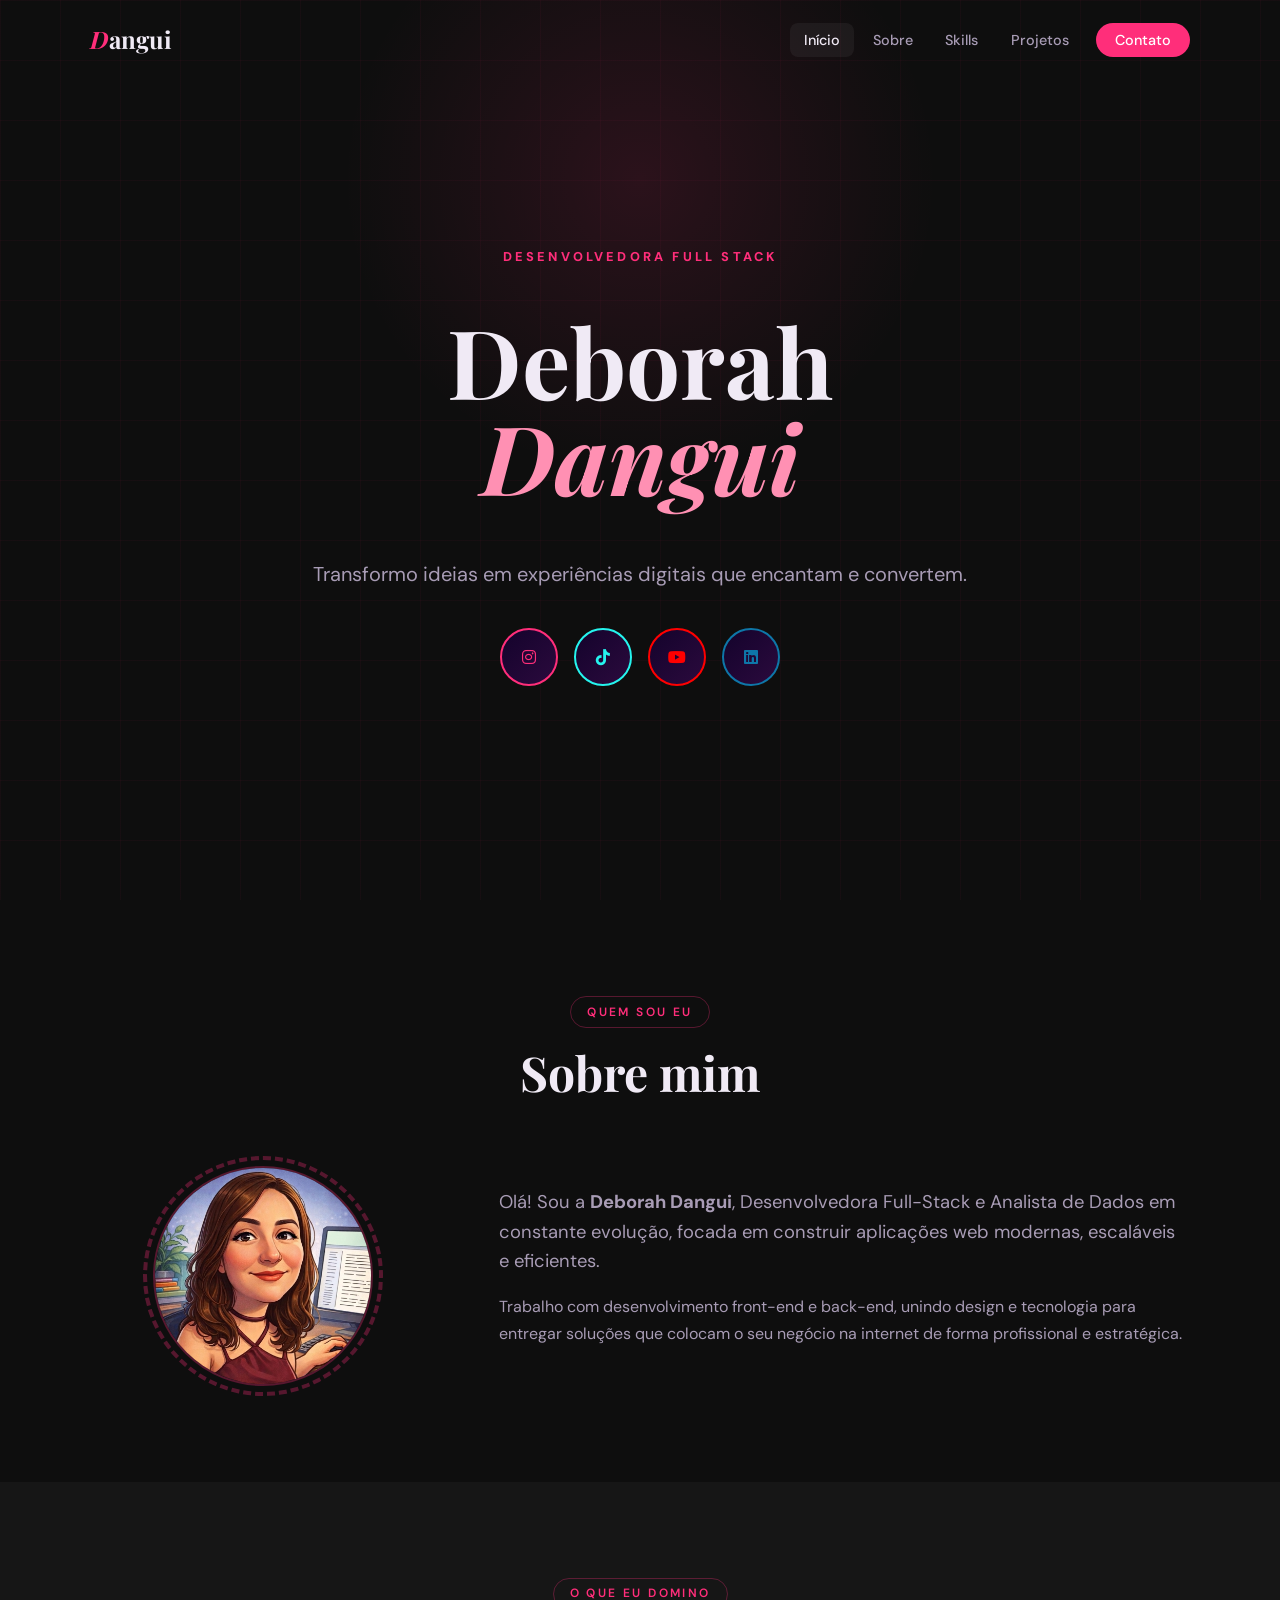
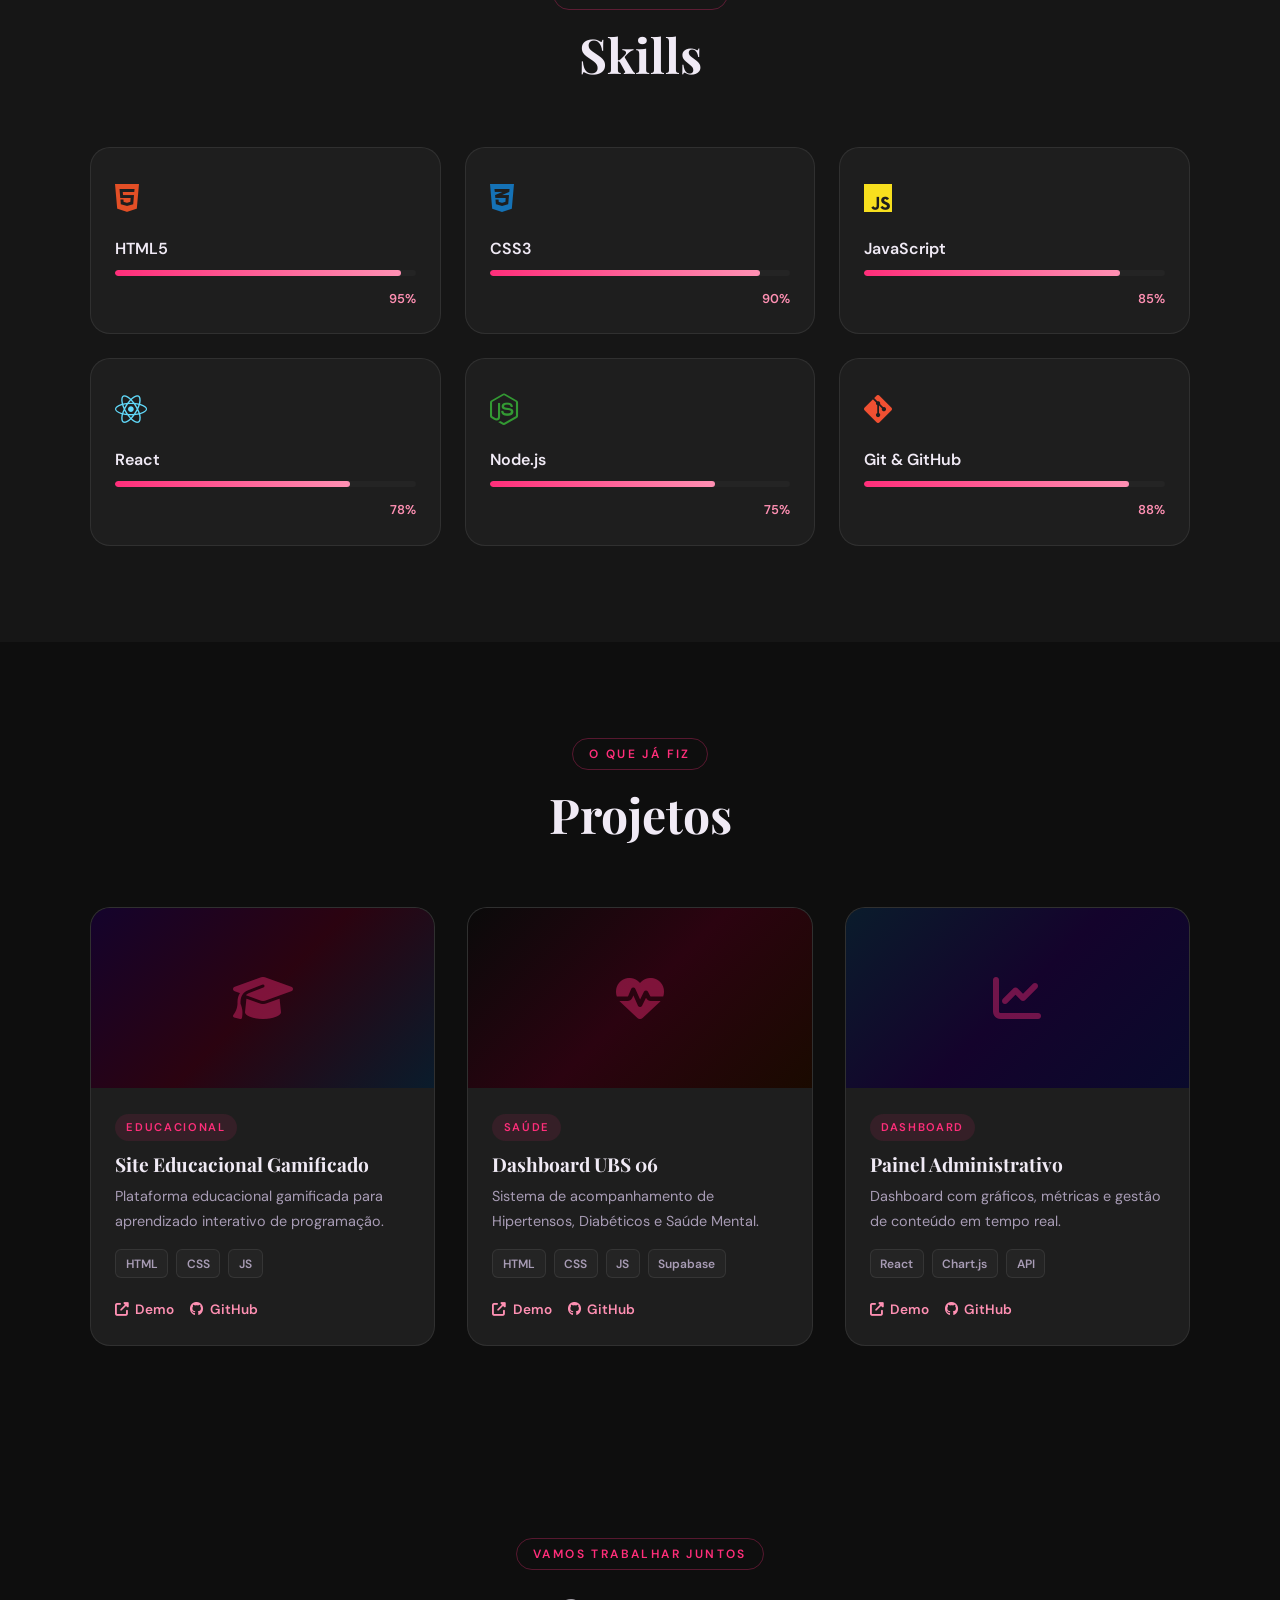
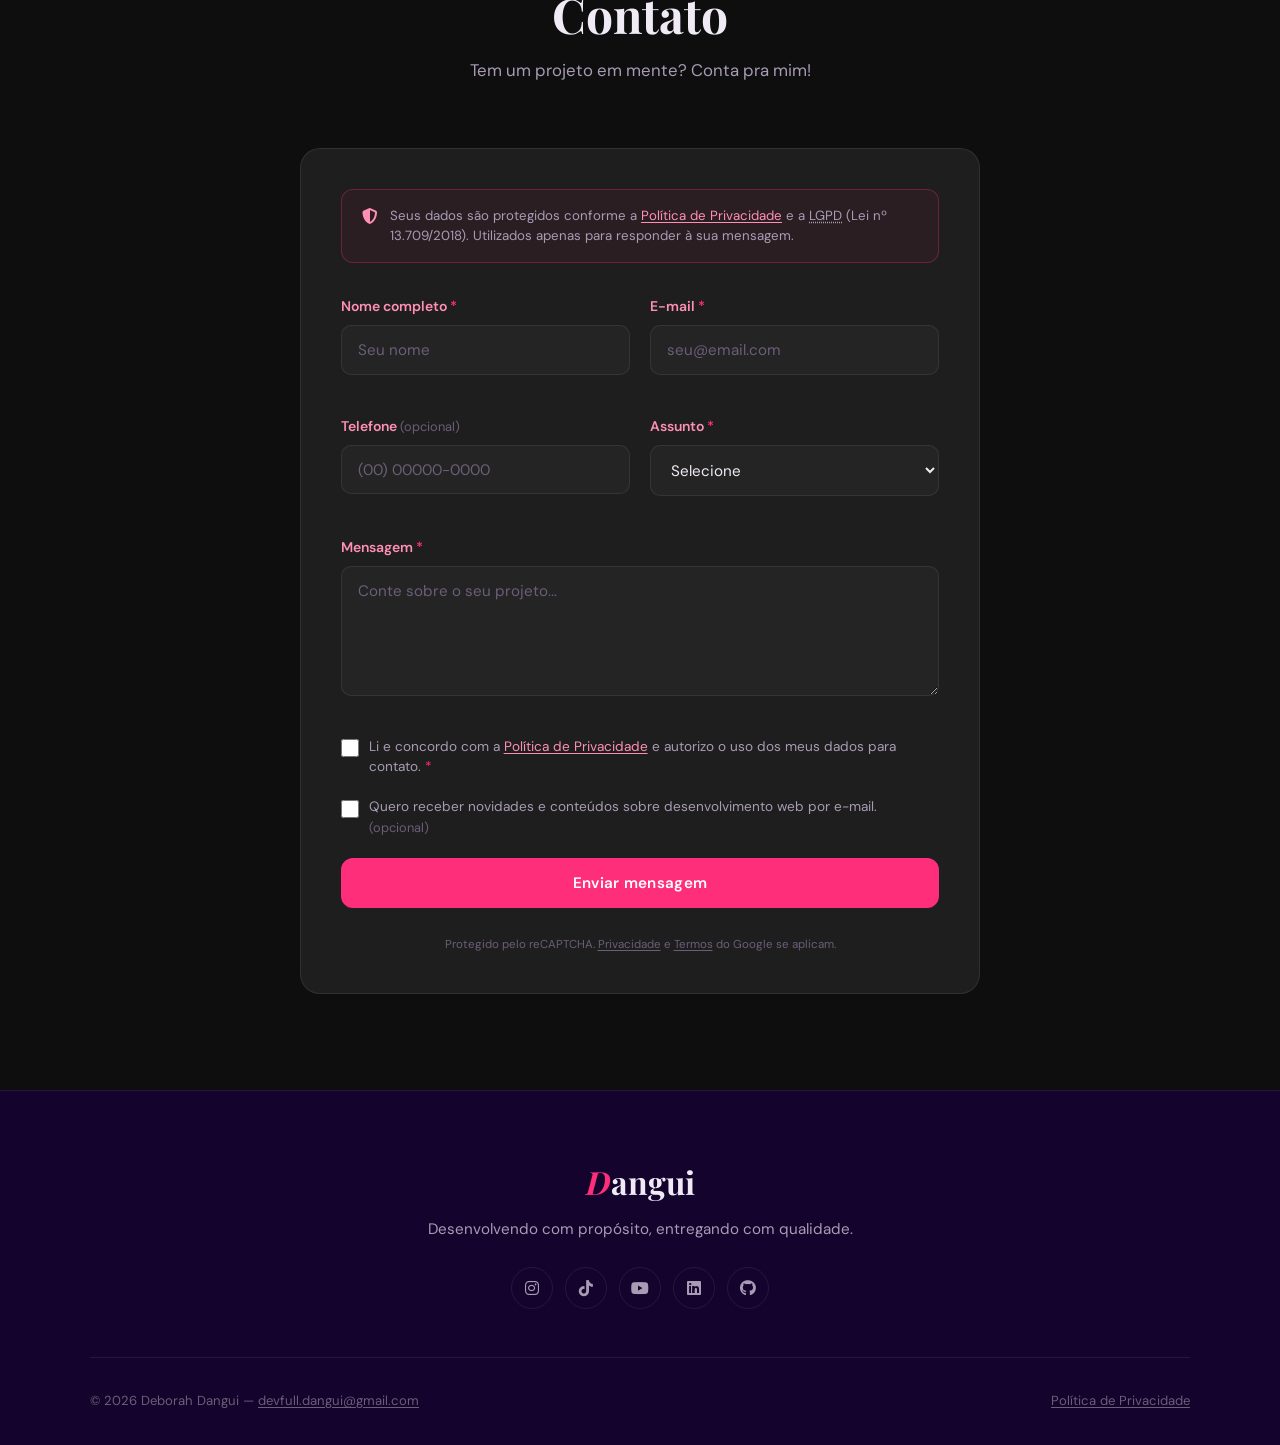
==== index.html @ ea5eefa5 "Edição "Sobre"" ====
<!doctype html>
<html lang="pt-BR">
  <head>
    <meta charset="UTF-8" />
    <meta name="viewport" content="width=device-width, initial-scale=1.0" />
    <title>Deborah Dangui | Desenvolvedora Full Stack</title>
    <meta
      name="description"
      content="Portfólio de Deborah Dangui — desenvolvedora web full stack criando sites que geram resultado para o seu negócio."
    />
    <meta name="robots" content="index, follow" />
    <meta name="author" content="Deborah Dangui" />
    <meta
      name="keywords"
      content="desenvolvedora full stack, desenvolvimento web, sites profissionais, HTML CSS JavaScript, React, portfólio, Deborah Dangui"
    />

    <!-- Open Graph -->
    <meta property="og:type" content="website" />
    <meta
      property="og:title"
      content="Deborah Dangui | Desenvolvedora Full Stack"
    />
    <meta
      property="og:description"
      content="Portfólio de Deborah Dangui — desenvolvedora web full stack criando sites que geram resultado para o seu negócio."
    />
    <meta
      property="og:image"
      content="https://devfull-dangui.com/og-image.png"
    />
    <meta property="og:url" content="https://devfull-dangui.com/" />
    <meta property="og:locale" content="pt_BR" />
    <meta property="og:site_name" content="Deborah Dangui" />

    <!-- Twitter Card -->
    <meta name="twitter:card" content="summary_large_image" />
    <meta
      name="twitter:title"
      content="Deborah Dangui | Desenvolvedora Full Stack"
    />
    <meta
      name="twitter:description"
      content="Portfólio de Deborah Dangui — desenvolvedora web full stack."
    />
    <meta
      name="twitter:image"
      content="https://devfull-dangui.com/og-image.png"
    />

    <!-- Canonical -->
    <link rel="canonical" href="https://devfull-dangui.com/" />

    <!-- Schema.org — melhora indexação no Google -->
    <script type="application/ld+json">
      {
        "@context": "https://schema.org",
        "@type": "Person",
        "name": "Deborah Dangui",
        "url": "https://devfull-dangui.com/",
        "image": "https://devfull-dangui.com/og-image.png",
        "jobTitle": "Desenvolvedora Full Stack",
        "description": "Desenvolvedora web full stack especializada em criar sites profissionais e experiências digitais de alta qualidade.",
        "email": "devfull.dangui@gmail.com",
        "sameAs": [
          "https://www.instagram.com/devfull.dangui/",
          "https://www.linkedin.com/in/devfull-dangui/",
          "https://github.com/devfull-dangui",
          "https://www.youtube.com/@devfull.dangui",
          "https://www.tiktok.com/@devfull.dangui"
        ]
      }
    </script>

    <!-- Fonts -->
    <link rel="preconnect" href="https://fonts.googleapis.com" />
    <link rel="preconnect" href="https://fonts.gstatic.com" crossorigin />
    <link
      href="https://fonts.googleapis.com/css2?family=Playfair+Display:wght@400;700;900&family=DM+Sans:wght@300;400;500;600&display=swap"
      rel="stylesheet"
    />

    <!-- Icons -->
    <link
      rel="stylesheet"
      href="https://cdnjs.cloudflare.com/ajax/libs/font-awesome/6.5.0/css/all.min.css"
    />

    <!-- reCAPTCHA v3 (invisível — substitua pela sua chave pública) -->
    <script
      src="https://www.google.com/recaptcha/api.js?render=6LeBsfUsAAAAAAeENJVtOYxGrZKNfW8g32RpgxDQ"
      async
      defer
    ></script>

    <link rel="stylesheet" href="style.css" />
  </head>

  <body>
    <!-- ===== NAVBAR ===== -->
    <nav
      class="navbar"
      id="navbar"
      role="navigation"
      aria-label="Navegação principal"
    >
      <div class="nav-container">
        <a href="#inicio" class="nav-logo" aria-label="Voltar ao topo">
          <span class="logo-d">D</span>angui
        </a>
        <button
          class="nav-toggle"
          id="nav-toggle"
          aria-label="Abrir menu"
          aria-expanded="false"
          aria-controls="nav-menu"
        >
          <span></span><span></span><span></span>
        </button>
        <ul class="nav-menu" id="nav-menu" role="list">
          <li><a href="#inicio" class="nav-link">Início</a></li>
          <li><a href="#sobre" class="nav-link">Sobre</a></li>
          <li><a href="#skills" class="nav-link">Skills</a></li>
          <li><a href="#projetos" class="nav-link">Projetos</a></li>
          <li><a href="#contato" class="nav-link nav-cta">Contato</a></li>
        </ul>
      </div>
    </nav>

    <!-- ===== HERO ===== -->
    <section id="inicio" class="hero" aria-label="Apresentação">
      <div class="hero-bg" aria-hidden="true">
        <div class="hero-grid"></div>
        <div class="hero-glow"></div>
      </div>
      <div class="hero-content">
        <p class="hero-eyebrow reveal">Desenvolvedora Full Stack</p>
        <h1 class="hero-title reveal reveal-delay-1">
          Deborah<br /><em>Dangui</em>
        </h1>
        <p class="hero-subtitle reveal reveal-delay-2">
          Transformo ideias em experiências digitais que encantam e convertem.
        </p>
        <div class="hero-redes reveal reveal-delay-3">
          <a
            href="https://www.instagram.com/devfull.dangui/"
            target="_blank"
            rel="noopener noreferrer"
            class="hero-rede-btn instagram"
            aria-label="Instagram"
          >
            <i class="fab fa-instagram"></i>
          </a>
          <a
            href="https://www.tiktok.com/@devfull.dangui"
            target="_blank"
            rel="noopener noreferrer"
            class="hero-rede-btn tiktok"
            aria-label="TikTok"
          >
            <i class="fab fa-tiktok"></i>
          </a>
          <a
            href="https://www.youtube.com/@devfull.dangui"
            target="_blank"
            rel="noopener noreferrer"
            class="hero-rede-btn youtube"
            aria-label="YouTube"
          >
            <i class="fab fa-youtube"></i>
          </a>
          <a
            href="https://www.linkedin.com/in/devfull-dangui/"
            target="_blank"
            rel="noopener noreferrer"
            class="hero-rede-btn linkedin"
            aria-label="LinkedIn"
          >
            <i class="fab fa-linkedin"></i>
          </a>
        </div>
      </div>
    </section>

    <!-- ===== SOBRE ===== -->
    <section id="sobre" class="section" aria-labelledby="sobre-titulo">
      <div class="container">
        <div class="section-header reveal">
          <span class="section-tag">Quem sou eu</span>
          <h2 id="sobre-titulo" class="section-title">Sobre mim</h2>
        </div>
        <div class="sobre-grid">
          <div class="sobre-avatar reveal">
            <div class="avatar-frame">
              <img
                src="og-image.png"
                alt="Foto de Deborah Dangui"
                class="avatar-foto"
              />
              <div class="avatar-ring" aria-hidden="true"></div>
            </div>
          </div>
          <div class="sobre-texto reveal reveal-delay-1">
            <p class="sobre-destaque">
              Olá! Sou a <strong>Deborah Dangui</strong>, Desenvolvedora 
              Full-Stack e Analista de Dados em constante evolução, focada em 
              construir aplicações web modernas, escaláveis e eficientes.
            </p>
            <p>
              Trabalho com desenvolvimento front-end e back-end, unindo design e
              tecnologia para entregar soluções que colocam o seu negócio na
              internet de forma profissional e estratégica.
            </p> 
          </div>
        </div>
      </div>
    </section>

    <!-- ===== SKILLS ===== -->
    <section
      id="skills"
      class="section section-alt"
      aria-labelledby="skills-titulo"
    >
      <div class="container">
        <div class="section-header reveal">
          <span class="section-tag">O que eu domino</span>
          <h2 id="skills-titulo" class="section-title">Skills</h2>
        </div>
        <div class="skills-grid">
          <article class="skill-card reveal" style="--delay: 0.1s">
            <div class="skill-icon" aria-hidden="true">
              <i class="fab fa-html5"></i>
            </div>
            <h3 class="skill-name">HTML5</h3>
            <div
              class="skill-bar"
              role="progressbar"
              aria-valuenow="95"
              aria-valuemin="0"
              aria-valuemax="100"
              aria-label="Nível de HTML5: 95%"
            >
              <div class="skill-fill" style="--pct: 95%"></div>
            </div>
            <span class="skill-pct">95%</span>
          </article>
          <article class="skill-card reveal" style="--delay: 0.2s">
            <div class="skill-icon" aria-hidden="true">
              <i class="fab fa-css3-alt"></i>
            </div>
            <h3 class="skill-name">CSS3</h3>
            <div
              class="skill-bar"
              role="progressbar"
              aria-valuenow="90"
              aria-valuemin="0"
              aria-valuemax="100"
              aria-label="Nível de CSS3: 90%"
            >
              <div class="skill-fill" style="--pct: 90%"></div>
            </div>
            <span class="skill-pct">90%</span>
          </article>
          <article class="skill-card reveal" style="--delay: 0.3s">
            <div class="skill-icon" aria-hidden="true">
              <i class="fab fa-js"></i>
            </div>
            <h3 class="skill-name">JavaScript</h3>
            <div
              class="skill-bar"
              role="progressbar"
              aria-valuenow="85"
              aria-valuemin="0"
              aria-valuemax="100"
              aria-label="Nível de JavaScript: 85%"
            >
              <div class="skill-fill" style="--pct: 85%"></div>
            </div>
            <span class="skill-pct">85%</span>
          </article>
          <article class="skill-card reveal" style="--delay: 0.4s">
            <div class="skill-icon" aria-hidden="true">
              <i class="fab fa-react"></i>
            </div>
            <h3 class="skill-name">React</h3>
            <div
              class="skill-bar"
              role="progressbar"
              aria-valuenow="78"
              aria-valuemin="0"
              aria-valuemax="100"
              aria-label="Nível de React: 78%"
            >
              <div class="skill-fill" style="--pct: 78%"></div>
            </div>
            <span class="skill-pct">78%</span>
          </article>
          <article class="skill-card reveal" style="--delay: 0.5s">
            <div class="skill-icon" aria-hidden="true">
              <i class="fab fa-node-js"></i>
            </div>
            <h3 class="skill-name">Node.js</h3>
            <div
              class="skill-bar"
              role="progressbar"
              aria-valuenow="75"
              aria-valuemin="0"
              aria-valuemax="100"
              aria-label="Nível de Node.js: 75%"
            >
              <div class="skill-fill" style="--pct: 75%"></div>
            </div>
            <span class="skill-pct">75%</span>
          </article>
          <article class="skill-card reveal" style="--delay: 0.6s">
            <div class="skill-icon" aria-hidden="true">
              <i class="fab fa-git-alt"></i>
            </div>
            <h3 class="skill-name">Git &amp; GitHub</h3>
            <div
              class="skill-bar"
              role="progressbar"
              aria-valuenow="88"
              aria-valuemin="0"
              aria-valuemax="100"
              aria-label="Nível de Git e GitHub: 88%"
            >
              <div class="skill-fill" style="--pct: 88%"></div>
            </div>
            <span class="skill-pct">88%</span>
          </article>
        </div>
      </div>
    </section>

    <!-- ===== PROJETOS ===== -->
    <section id="projetos" class="section" aria-labelledby="projetos-titulo">
      <div class="container">
        <div class="section-header reveal">
          <span class="section-tag">O que já fiz</span>
          <h2 id="projetos-titulo" class="section-title">Projetos</h2>
        </div>
        <div class="projetos-grid">
          <article class="projeto-card reveal" style="--delay: 0.1s">
            <div class="projeto-thumb" aria-hidden="true">
              <div class="projeto-thumb-bg projeto-1"></div>
              <div class="projeto-thumb-icon">
                <i class="fas fa-graduation-cap"></i>
              </div>
            </div>
            <div class="projeto-info">
              <span class="projeto-tag">Educacional</span>
              <h3 class="projeto-nome">Site Educacional Gamificado</h3>
              <p class="projeto-desc">
                Plataforma educacional gamificada para aprendizado interativo de
                programação.
              </p>
              <div class="projeto-techs" aria-label="Tecnologias usadas">
                <span>HTML</span><span>CSS</span><span>JS</span>
              </div>
              <div class="projeto-links">
                <a
                  href="https://devfull-dangui.github.io/BeeGardenCode/"
                  target="_blank"
                  rel="noopener noreferrer"
                  class="projeto-link"
                  aria-label="Ver demonstração do projeto Site Educacional Gamificado"
                >
                  <i class="fas fa-external-link-alt" aria-hidden="true"></i>
                  Demo
                </a>
                <a
                  href="https://github.com/devfull-dangui/BeeGardenCode"
                  target="_blank"
                  rel="noopener noreferrer"
                  class="projeto-link"
                  aria-label="Ver código no GitHub do projeto BeeGardenCode"
                >
                  <i class="fab fa-github" aria-hidden="true"></i> GitHub
                </a>
              </div>
            </div>
          </article>

          <article class="projeto-card reveal" style="--delay: 0.3s">
            <div class="projeto-thumb" aria-hidden="true">
              <div class="projeto-thumb-bg projeto-2"></div>
              <div class="projeto-thumb-icon">
                <i class="fas fa-heartbeat"></i>
              </div>
            </div>
            <div class="projeto-info">
              <span class="projeto-tag">Saúde</span>
              <h3 class="projeto-nome">Dashboard UBS 06</h3>
              <p class="projeto-desc">
                Sistema de acompanhamento de Hipertensos, Diabéticos e Saúde Mental.
              </p>
              <div class="projeto-techs" aria-label="Tecnologias usadas">
                <span>HTML</span><span>CSS</span><span>JS</span><span>Supabase</span>
              </div>
              <div class="projeto-links">
                <a 
                  href="https://devfull-dangui.github.io/ubs06-dashboard/"
                  target="_blank"
                  rel="noopener noreferrer"
                  class="projeto-link"
                  aria-label="Ver demonstração do Dashboard UBS 06"
                >
                  <i class="fas fa-external-link-alt" aria-hidden="true"></i> Demo
                </a>
                <a 
                  href="https://github.com/devfull-dangui/ubs06-dashboard"
                  target="_blank"
                  rel="noopener noreferrer"
                  class="projeto-link"
                  aria-label="Ver código no GitHub do Dashboard UBS 06"
                >
                  <i class="fab fa-github" aria-hidden="true"></i> GitHub
                </a>
              </div>
            </div>
          </article>

          <article class="projeto-card reveal" style="--delay: 0.3s">
            <div class="projeto-thumb" aria-hidden="true">
              <div class="projeto-thumb-bg projeto-3"></div>
              <div class="projeto-thumb-icon">
                <i class="fas fa-chart-line"></i>
              </div>
            </div>
            <div class="projeto-info">
              <span class="projeto-tag">Dashboard</span>
              <h3 class="projeto-nome">Painel Administrativo</h3>
              <p class="projeto-desc">
                Dashboard com gráficos, métricas e gestão de conteúdo em tempo
                real.
              </p>
              <div class="projeto-techs" aria-label="Tecnologias usadas">
                <span>React</span><span>Chart.js</span><span>API</span>
              </div>
              <div class="projeto-links">
                <a
                  href="#"
                  class="projeto-link"
                  aria-label="Ver demonstração do projeto Painel Administrativo"
                >
                  <i class="fas fa-external-link-alt" aria-hidden="true"></i>
                  Demo
                </a>
                <a
                  href="https://github.com/devfull-dangui"
                  target="_blank"
                  rel="noopener noreferrer"
                  class="projeto-link"
                  aria-label="Ver código no GitHub"
                >
                  <i class="fab fa-github" aria-hidden="true"></i> GitHub
                </a>
              </div>
            </div>
          </article>
        </div>
      </div>
    </section>

    <!-- ===== CONTATO ===== -->
    <section id="contato" class="section" aria-labelledby="contato-titulo">
      <div class="container">
        <div class="section-header reveal">
          <span class="section-tag">Vamos trabalhar juntos</span>
          <h2 id="contato-titulo" class="section-title">Contato</h2>
          <p class="section-desc">Tem um projeto em mente? Conta pra mim!</p>
        </div>

        <div class="contato-wrapper reveal">
          <!-- AVISO LGPD -->
          <div class="lgpd-aviso" role="note" aria-label="Aviso de privacidade">
            <i class="fas fa-shield-halved" aria-hidden="true"></i>
            <p>
              Seus dados são protegidos conforme a
              <a href="lgpd.html" class="lgpd-link">Política de Privacidade</a>
              e a
              <abbr title="Lei Geral de Proteção de Dados Pessoais">LGPD</abbr>
              (Lei nº 13.709/2018). Utilizados apenas para responder à sua
              mensagem.
            </p>
          </div>

          <form
            id="formulario-contato"
            action="https://formspree.io/f/mzdyaqpk"
            method="POST"
            class="formulario"
            novalidate
            aria-label="Formulário de contato"
          >
            <!-- Honeypot anti-spam -->
            <input
              type="text"
              name="_gotcha"
              style="display: none"
              tabindex="-1"
              autocomplete="off"
              aria-hidden="true"
            />
            <!-- Redirect após envio -->
            <input
              type="hidden"
              name="_next"
              value="https://devfull-dangui.com/?enviado=true"
            />
            <input
              type="hidden"
              name="_subject"
              value="Nova mensagem do portfólio — Deborah Dangui"
            />
            <input type="hidden" name="_language" value="pt" />
            <!-- Token reCAPTCHA v3 (preenchido pelo script.js antes do envio) -->
            <input
              type="hidden"
              name="g-recaptcha-response"
              id="recaptcha-token"
            />

            <div class="form-row">
              <div class="campo">
                <label for="nome"
                  >Nome completo
                  <span class="obrig" aria-label="campo obrigatório"
                    >*</span
                  ></label
                >
                <input
                  type="text"
                  id="nome"
                  name="nome"
                  placeholder="Seu nome"
                  required
                  autocomplete="name"
                />
                <span
                  class="erro-msg"
                  id="erro-nome"
                  role="alert"
                  aria-live="polite"
                ></span>
              </div>
              <div class="campo">
                <label for="email"
                  >E-mail
                  <span class="obrig" aria-label="campo obrigatório"
                    >*</span
                  ></label
                >
                <input
                  type="email"
                  id="email"
                  name="email"
                  placeholder="seu@email.com"
                  required
                  autocomplete="email"
                />
                <span
                  class="erro-msg"
                  id="erro-email"
                  role="alert"
                  aria-live="polite"
                ></span>
              </div>
            </div>

            <div class="form-row">
              <div class="campo">
                <label for="telefone"
                  >Telefone <span class="opcional">(opcional)</span></label
                >
                <input
                  type="tel"
                  id="telefone"
                  name="telefone"
                  placeholder="(00) 00000-0000"
                  autocomplete="tel"
                />
              </div>
              <div class="campo">
                <label for="assunto"
                  >Assunto
                  <span class="obrig" aria-label="campo obrigatório"
                    >*</span
                  ></label
                >
                <select name="assunto" id="assunto" required>
                  <option value="" disabled selected>Selecione</option>
                  <option value="orcamento">Orçamento</option>
                  <option value="duvida">Dúvida</option>
                  <option value="parceria">Parceria</option>
                  <option value="outro">Outro</option>
                </select>
                <span
                  class="erro-msg"
                  id="erro-assunto"
                  role="alert"
                  aria-live="polite"
                ></span>
              </div>
            </div>

            <div class="campo">
              <label for="mensagem"
                >Mensagem
                <span class="obrig" aria-label="campo obrigatório"
                  >*</span
                ></label
              >
              <textarea
                name="mensagem"
                id="mensagem"
                rows="5"
                placeholder="Conte sobre o seu projeto..."
                required
              ></textarea>
              <span
                class="erro-msg"
                id="erro-mensagem"
                role="alert"
                aria-live="polite"
              ></span>
            </div>

            <!-- Consentimento LGPD explícito -->
            <div class="campo-check">
              <input
                type="checkbox"
                id="consentimento"
                name="consentimento"
                required
              />
              <label for="consentimento">
                Li e concordo com a
                <a href="lgpd.html" class="lgpd-link" target="_blank"
                  >Política de Privacidade</a
                >
                e autorizo o uso dos meus dados para contato.
                <span class="obrig" aria-label="campo obrigatório">*</span>
              </label>
              <span
                class="erro-msg"
                id="erro-consentimento"
                role="alert"
                aria-live="polite"
              ></span>
            </div>

            <!-- Newsletter — consentimento separado (LGPD: granularidade) -->
            <div class="campo-check">
              <input
                type="checkbox"
                id="newsletter"
                name="newsletter"
                value="sim"
              />
              <label for="newsletter">
                Quero receber novidades e conteúdos sobre desenvolvimento web
                por e-mail.
                <span class="opcional">(opcional)</span>
              </label>
            </div>

            <button
              type="submit"
              class="btn btn-primary btn-block"
              id="btn-enviar"
            >
              <span class="btn-texto">Enviar mensagem</span>
              <span
                class="btn-loading"
                aria-hidden="true"
                style="display: none"
              >
                <i class="fas fa-circle-notch fa-spin"></i> Enviando...
              </span>
            </button>

            <p class="recaptcha-aviso">
              Protegido pelo reCAPTCHA.
              <a
                href="https://policies.google.com/privacy"
                target="_blank"
                rel="noopener noreferrer"
                >Privacidade</a
              >
              e
              <a
                href="https://policies.google.com/terms"
                target="_blank"
                rel="noopener noreferrer"
                >Termos</a
              >
              do Google se aplicam.
            </p>
          </form>

          <!-- Mensagem de sucesso -->
          <div
            class="form-sucesso"
            id="form-sucesso"
            role="status"
            aria-live="polite"
            style="display: none"
          >
            <i class="fas fa-circle-check" aria-hidden="true"></i>
            <h3>Mensagem enviada!</h3>
            <p>Obrigada pelo contato. Responderei em breve.</p>
            <button class="btn btn-outline" id="btn-nova-msg">
              Enviar outra mensagem
            </button>
          </div>

          <!-- Mensagem de erro -->
          <div
            class="form-erro-geral"
            id="form-erro-geral"
            role="alert"
            aria-live="assertive"
            style="display: none"
          >
            <i class="fas fa-triangle-exclamation" aria-hidden="true"></i>
            <p>
              Ocorreu um erro ao enviar. Tente novamente ou entre em contato por
              <a href="mailto:devfull.dangui@gmail.com"
                >devfull.dangui@gmail.com</a
              >.
            </p>
          </div>
        </div>
      </div>
    </section>

    <!-- ===== FOOTER ===== -->
    <footer role="contentinfo">
      <div class="footer-container">
        <div class="footer-top">
          <p class="footer-logo"><span class="logo-d">D</span>angui</p>
          <p class="footer-desc">
            Desenvolvendo com propósito, entregando com qualidade.
          </p>
          <nav class="footer-redes" aria-label="Redes sociais">
            <a
              href="https://www.instagram.com/devfull.dangui/"
              target="_blank"
              rel="noopener noreferrer"
              aria-label="Instagram"
              ><i class="fab fa-instagram" aria-hidden="true"></i
            ></a>
            <a
              href="https://www.tiktok.com/@devfull.dangui"
              target="_blank"
              rel="noopener noreferrer"
              aria-label="TikTok"
              ><i class="fab fa-tiktok" aria-hidden="true"></i
            ></a>
            <a
              href="https://www.youtube.com/@devfull.dangui"
              target="_blank"
              rel="noopener noreferrer"
              aria-label="YouTube"
              ><i class="fab fa-youtube" aria-hidden="true"></i
            ></a>
            <a
              href="https://www.linkedin.com/in/devfull-dangui/"
              target="_blank"
              rel="noopener noreferrer"
              aria-label="LinkedIn"
              ><i class="fab fa-linkedin" aria-hidden="true"></i
            ></a>
            <a
              href="https://github.com/devfull-dangui"
              target="_blank"
              rel="noopener noreferrer"
              aria-label="GitHub"
              ><i class="fab fa-github" aria-hidden="true"></i
            ></a>
          </nav>
        </div>
        <div class="footer-bottom">
          <p>
            &copy; 2026 Deborah Dangui —
            <a href="mailto:devfull.dangui@gmail.com"
              >devfull.dangui@gmail.com</a
            >
          </p>
          <nav aria-label="Links legais">
            <a href="lgpd.html">Política de Privacidade</a>
          </nav>
        </div>
      </div>
    </footer>

    <!-- Botão voltar ao topo -->
    <button
      class="btn-topo"
      id="btn-topo"
      aria-label="Voltar ao topo da página"
      title="Voltar ao topo"
    >
      <i class="fas fa-chevron-up" aria-hidden="true"></i>
    </button>

    <script src="script.js"></script>
  </body>
</html>
---- style.css ----
/* =============================================
   DEBORAH DANGUI — WEBSITE
   Dark Mode | Playfair Display + DM Sans
   ============================================= */

/* ===== RESET & VARIÁVEIS ===== */
*,
*::before,
*::after {
  box-sizing: border-box;
  margin: 0;
  padding: 0;
}

:root {
  --rosa: #ff2e7a;
  --rosa-claro: #ff90b3;
  --rosa-escuro: #c41a5f;
  --roxo: #14032c;
  --roxo-meio: #1f0542;
  --bg: #0e0e0e;
  --bg-2: #161616;
  --bg-3: #1e1e1e;
  --bg-4: #242424;
  --borda: rgba(255, 255, 255, 0.08);
  --borda-rosa: rgba(255, 46, 122, 0.3);
  --texto: #f0eaf5;
  --texto-2: #a89cb5;
  --texto-3: #6b5e78;
  --fonte-titulo: "Playfair Display", Georgia, serif;
  --fonte-corpo: "DM Sans", system-ui, sans-serif;
  --shadow-rosa: 0 0 40px rgba(255, 46, 122, 0.15);
  --trans: all 0.35s cubic-bezier(0.4, 0, 0.2, 1);
  --radius: 12px;
  --radius-lg: 20px;
}

html {
  scroll-behavior: smooth;
  font-size: 16px;
}

body {
  font-family: var(--fonte-corpo);
  background-color: var(--bg);
  color: var(--texto);
  line-height: 1.7;
  overflow-x: hidden;
}

/* Seleção de texto */
::selection {
  background: var(--rosa);
  color: white;
}

/* ===== TIPOGRAFIA ===== */
h1,
h2,
h3 {
  font-family: var(--fonte-titulo);
  line-height: 1.2;
}
a {
  color: inherit;
  text-decoration: none;
}
img {
  max-width: 100%;
  display: block;
}
ul {
  list-style: none;
}

/* ===== UTILITÁRIOS ===== */
.container {
  width: 90%;
  max-width: 1100px;
  margin: 0 auto;
}

.section {
  padding: 6rem 0;
}

.section-alt {
  background-color: var(--bg-2);
}

.section-header {
  text-align: center;
  margin-bottom: 4rem;
}

.section-tag {
  display: inline-block;
  font-size: 0.75rem;
  font-weight: 600;
  letter-spacing: 0.2em;
  text-transform: uppercase;
  color: var(--rosa);
  border: 1px solid var(--borda-rosa);
  border-radius: 100px;
  padding: 0.3rem 1rem;
  margin-bottom: 1rem;
}

.section-title {
  font-size: clamp(2rem, 4vw, 3rem);
  color: var(--texto);
}

.section-title em {
  font-style: italic;
  color: var(--rosa-claro);
}

.section-desc {
  color: var(--texto-2);
  margin-top: 0.75rem;
  font-size: 1.05rem;
}

/* ===== BOTÕES ===== */
.btn {
  display: inline-flex;
  align-items: center;
  gap: 0.5rem;
  padding: 0.8rem 1.8rem;
  border-radius: 100px;
  font-weight: 600;
  font-size: 0.95rem;
  cursor: pointer;
  transition: var(--trans);
  border: 2px solid transparent;
  font-family: var(--fonte-corpo);
  letter-spacing: 0.02em;
}

.btn-primary {
  background: var(--rosa);
  color: white;
  border-color: var(--rosa);
}

.btn-primary:hover {
  background: var(--rosa-escuro);
  border-color: var(--rosa-escuro);
  transform: translateY(-3px);
  box-shadow: 0 10px 30px rgba(255, 46, 122, 0.4);
}

.btn-outline {
  background: transparent;
  color: var(--rosa-claro);
  border-color: var(--borda-rosa);
}

.btn-outline:hover {
  background: rgba(255, 46, 122, 0.1);
  border-color: var(--rosa);
  transform: translateY(-3px);
}

.btn-block {
  width: 100%;
  justify-content: center;
  border-radius: var(--radius);
}

/* ===== ANIMAÇÕES DE ENTRADA ===== */
.reveal {
  opacity: 0;
  transform: translateY(40px);
  transition:
    opacity 0.7s ease,
    transform 0.7s ease;
}

.reveal.visivel {
  opacity: 1;
  transform: translateY(0);
}

[style*="--delay"] {
  transition-delay: var(--delay, 0s);
}
.reveal-delay-1 {
  transition-delay: 0.15s;
}
.reveal-delay-2 {
  transition-delay: 0.3s;
}
.reveal-delay-3 {
  transition-delay: 0.45s;
}

/* ===== NAVBAR ===== */
.navbar {
  position: fixed;
  top: 0;
  left: 0;
  right: 0;
  z-index: 1000;
  padding: 1.2rem 0;
  transition: var(--trans);
}

.navbar.scrolled {
  background: rgba(14, 14, 14, 0.92);
  backdrop-filter: blur(12px);
  -webkit-backdrop-filter: blur(12px);
  padding: 0.8rem 0;
  border-bottom: 1px solid var(--borda);
}

.nav-container {
  display: flex;
  align-items: center;
  justify-content: space-between;
  width: 90%;
  max-width: 1100px;
  margin: 0 auto;
}

.nav-logo {
  font-family: var(--fonte-titulo);
  font-size: 1.5rem;
  font-weight: 700;
  color: var(--texto);
}

.logo-d {
  color: var(--rosa);
  font-style: italic;
}

.nav-menu {
  display: flex;
  align-items: center;
  gap: 0.25rem;
}

.nav-link {
  padding: 0.5rem 0.9rem;
  border-radius: 8px;
  font-size: 0.9rem;
  font-weight: 500;
  color: var(--texto-2);
  transition: var(--trans);
}

.nav-link:hover,
.nav-link.ativo {
  color: var(--texto);
  background: rgba(255, 255, 255, 0.05);
}

.nav-cta {
  background: var(--rosa) !important;
  color: white !important;
  border-radius: 100px;
  padding: 0.5rem 1.2rem;
  margin-left: 0.5rem;
}

.nav-cta:hover {
  background: var(--rosa-escuro) !important;
  transform: translateY(-2px);
  box-shadow: 0 5px 20px rgba(255, 46, 122, 0.4);
}

.nav-toggle {
  display: none;
  flex-direction: column;
  gap: 5px;
  background: none;
  border: none;
  cursor: pointer;
  padding: 4px;
}

.nav-toggle span {
  display: block;
  width: 24px;
  height: 2px;
  background: var(--texto);
  border-radius: 2px;
  transition: var(--trans);
}

/* ===== HERO ===== */
.hero {
  position: relative;
  min-height: 100vh;
  display: flex;
  align-items: center;
  justify-content: center;
  text-align: center;
  padding: 5rem 1rem 3rem;
  overflow: hidden;
}

.hero-bg {
  position: absolute;
  inset: 0;
  z-index: 0;
}

.hero-grid {
  position: absolute;
  inset: 0;
  background-image:
    linear-gradient(rgba(255, 46, 122, 0.04) 1px, transparent 1px),
    linear-gradient(90deg, rgba(255, 46, 122, 0.04) 1px, transparent 1px);
  background-size: 60px 60px;
}

.hero-glow {
  position: absolute;
  top: 20%;
  left: 50%;
  transform: translate(-50%, -50%);
  width: 600px;
  height: 600px;
  background: radial-gradient(
    circle,
    rgba(255, 46, 122, 0.12) 0%,
    transparent 70%
  );
  pointer-events: none;
}

.hero-content {
  position: relative;
  z-index: 1;
  max-width: 800px;
  display: flex;
  flex-direction: column;
  align-items: center;
  gap: 0.3rem;
}

.hero-eyebrow {
  font-size: 0.8rem;
  font-weight: 800;
  letter-spacing: 0.25em;
  text-transform: uppercase;
  color: var(--rosa);
  margin-bottom: 2.5rem;
}

.hero-title {
  font-size: clamp(3rem, 8vw, 6rem);
  font-weight: 700;
  color: var(--texto);
  line-height: 1;
  margin-bottom: 3rem;
}

.hero-title em {
  font-style: italic;
  color: var(--rosa-claro);
  display: block;
}

.hero-subtitle {
  font-size: clamp(1rem, 2vw, 1.25rem);
  color: var(--texto-2);
  max-width: 1000px;
  margin: 0 auto 1rem;
}

.hero-actions {
  display: flex;
  gap: 1rem;
  justify-content: center;
  flex-wrap: wrap;
}

.hero-scroll {
  position: absolute;
  bottom: 2.5rem;
  left: 50%;
  transform: translateX(-50%);
  z-index: 1;
}

.scroll-line {
  width: 1px;
  height: 60px;
  background: linear-gradient(to bottom, transparent, var(--rosa));
  margin: 0 auto;
  animation: scrollPulse 2s ease-in-out infinite;
}

@keyframes scrollPulse {
  0%,
  100% {
    opacity: 0.4;
    transform: scaleY(1);
  }
  50% {
    opacity: 1;
    transform: scaleY(1.1);
  }
}

/* ===== SOBRE ===== */
.sobre-grid {
  display: grid;
  grid-template-columns: 1fr 2fr;
  gap: 4rem;
  align-items: center;
}

.avatar-frame {
  position: relative;
  width: 220px;
  height: 220px;
  margin: 0 auto;
}

.sobre-avatar {
  align-self: center;
}

.avatar-foto {
  width: 100%;
  height: 100%;
  border-radius: 50%;
  object-fit: cover;
  object-position: center top;
  border: 2px solid var(--borda-rosa);
  display: block;
}

.avatar-ring {
  position: absolute;
  inset: -10px;
  border-radius: 50%;
  border: 4px dashed var(--borda-rosa);
  animation: girar 20s linear infinite;
}

@keyframes girar {
  from {
    transform: rotate(0deg);
  }
  to {
    transform: rotate(360deg);
  }
}

.sobre-destaque {
  font-size: 1.15rem;
  color: var(--texto);
  margin-bottom: 1rem;
  line-height: 1.6;
}

.sobre-texto p {
  color: var(--texto-2);
  margin-bottom: 1rem;
}

/* ===== SKILLS ===== */
.skills-grid {
  display: grid;
  grid-template-columns: repeat(auto-fit, minmax(280px, 1fr));
  gap: 1.5rem;
}

.skill-card {
  background: var(--bg-3);
  border: 1px solid var(--borda);
  border-radius: var(--radius-lg);
  padding: 1.5rem;
  transition: var(--trans);
  display: flex;
  flex-direction: column;
  gap: 0.75rem;
}

.skill-card:hover {
  border-color: var(--borda-rosa);
  transform: translateY(-4px);
  box-shadow: var(--shadow-rosa);
}

.skill-icon {
  font-size: 2rem;
}
.skill-icon .fa-html5 {
  color: #e34f26;
}
.skill-icon .fa-css3-alt {
  color: #1572b6;
}
.skill-icon .fa-js {
  color: #f7df1e;
}
.skill-icon .fa-react {
  color: #61dafb;
}
.skill-icon .fa-node-js {
  color: #339933;
}
.skill-icon .fa-git-alt {
  color: #f05032;
}

.skill-name {
  font-family: var(--fonte-corpo);
  font-size: 1rem;
  font-weight: 600;
  color: var(--texto);
}

.skill-bar {
  height: 6px;
  background: var(--bg-4);
  border-radius: 100px;
  overflow: hidden;
}

.skill-fill {
  height: 100%;
  width: var(--pct);
  background: linear-gradient(to right, var(--rosa), var(--rosa-claro));
  border-radius: 100px;
  transform-origin: left;
  transform: scaleX(0);
  transition: transform 1.2s cubic-bezier(0.4, 0, 0.2, 1);
}

.skill-card.visivel .skill-fill {
  transform: scaleX(1);
}

.skill-pct {
  font-size: 0.8rem;
  color: var(--rosa-claro);
  font-weight: 600;
  text-align: right;
}

/* ===== PROJETOS ===== */
.projetos-grid {
  display: grid;
  grid-template-columns: repeat(auto-fit, minmax(300px, 1fr));
  gap: 2rem;
}

.projeto-card {
  background: var(--bg-3);
  border: 1px solid var(--borda);
  border-radius: var(--radius-lg);
  overflow: hidden;
  transition: var(--trans);
}

.projeto-card:hover {
  border-color: var(--borda-rosa);
  transform: translateY(-6px);
  box-shadow:
    0 20px 50px rgba(0, 0, 0, 0.5),
    var(--shadow-rosa);
}

.projeto-thumb {
  position: relative;
  height: 180px;
  overflow: hidden;
}

.projeto-thumb-bg {
  position: absolute;
  inset: 0;
  transition: transform 0.5s ease;
}

.projeto-card:hover .projeto-thumb-bg {
  transform: scale(1.05);
}

.projeto-1 {
  background: linear-gradient(135deg, #14032c, #2b0310, #0a1c2c);
}
.projeto-2 {
  background: linear-gradient(135deg, #0a0a0a, #2b0310, #1a0a00);
}
.projeto-3 {
  background: linear-gradient(135deg, #0a1c2c, #14032c, #0a0a2c);
}

.projeto-thumb-icon {
  position: absolute;
  inset: 0;
  display: flex;
  align-items: center;
  justify-content: center;
  font-size: 3rem;
  color: rgba(255, 46, 122, 0.4);
}

.projeto-info {
  padding: 1.5rem;
}

.projeto-tag {
  display: inline-block;
  font-size: 0.7rem;
  font-weight: 600;
  letter-spacing: 0.15em;
  text-transform: uppercase;
  color: var(--rosa);
  background: rgba(255, 46, 122, 0.1);
  padding: 0.25rem 0.7rem;
  border-radius: 100px;
  margin-bottom: 0.75rem;
}

.projeto-nome {
  font-size: 1.2rem;
  color: var(--texto);
  margin-bottom: 0.5rem;
}

.projeto-desc {
  font-size: 0.9rem;
  color: var(--texto-2);
  margin-bottom: 1rem;
}

.projeto-techs {
  display: flex;
  gap: 0.5rem;
  flex-wrap: wrap;
  margin-bottom: 1.25rem;
}

.projeto-techs span {
  font-size: 0.75rem;
  font-weight: 600;
  background: var(--bg-4);
  color: var(--texto-2);
  border: 1px solid var(--borda);
  padding: 0.2rem 0.6rem;
  border-radius: 6px;
}

.projeto-links {
  display: flex;
  gap: 1rem;
}

.projeto-link {
  display: inline-flex;
  align-items: center;
  gap: 0.4rem;
  font-size: 0.85rem;
  font-weight: 600;
  color: var(--rosa-claro);
  transition: var(--trans);
}

.projeto-link:hover {
  color: var(--rosa);
}

/* ===== REDES SOCIAIS ===== */
.redes-grid {
  display: flex;
  flex-direction: column;
  gap: 1rem;
  max-width: 600px;
  margin: 0 auto;
}

.cartao-rede {
  display: flex;
  align-items: center;
  gap: 1.25rem;
  padding: 1.2rem 1.5rem;
  border-radius: var(--radius-lg);
  border: 1px solid var(--borda);
  transition: var(--trans);
  cursor: pointer;
  text-decoration: none;
}

.cartao-rede:hover {
  transform: translateX(6px);
  box-shadow:
    -4px 0 0 var(--rosa),
    0 10px 30px rgba(0, 0, 0, 0.3);
}

.cartao-rede > i:first-child {
  font-size: 1.8rem;
}

.rede-info {
  flex: 1;
  text-align: left;
}
.rede-label {
  font-size: 0.8rem;
  color: var(--texto-2);
  margin: 0;
}
.rede-user {
  font-size: 1rem;
  font-weight: 700;
  color: var(--rosa-claro);
  margin: 0;
}

.rede-arrow {
  font-size: 0.85rem;
  color: var(--texto-3);
  transition: var(--trans);
}

.cartao-rede:hover .rede-arrow {
  color: var(--rosa);
  transform: translateX(4px);
}

.cartao-instagram {
  background: #1a0510;
}
.cartao-instagram:hover {
  border-color: #ff2e7a;
}
.cartao-instagram > i:first-child {
  color: #ff2e7a;
}

.cartao-tiktok {
  background: #050505;
}
.cartao-tiktok:hover {
  border-color: #25f4ee;
}
.cartao-tiktok > i:first-child {
  color: #25f4ee;
}

.cartao-youtube {
  background: #160606;
}
.cartao-youtube:hover {
  border-color: #ff0000;
}
.cartao-youtube > i:first-child {
  color: #ff0000;
}

.cartao-linkedin {
  background: #03101a;
}
.cartao-linkedin:hover {
  border-color: #0e76a8;
}
.cartao-linkedin > i:first-child {
  color: #0e76a8;
}

/* ===== CONTATO / FORMULÁRIO ===== */
.contato-wrapper {
  max-width: 680px;
  margin: 0 auto;
  background: var(--bg-3);
  border: 1px solid var(--borda);
  border-radius: var(--radius-lg);
  padding: 2.5rem;
}

/* LGPD Banner */
.lgpd-aviso {
  display: flex;
  align-items: flex-start;
  gap: 0.75rem;
  background: rgba(255, 46, 122, 0.06);
  border: 1px solid var(--borda-rosa);
  border-radius: var(--radius);
  padding: 1rem 1.25rem;
  margin-bottom: 2rem;
  font-size: 0.83rem;
  color: var(--texto-2);
  line-height: 1.5;
}

.lgpd-aviso i {
  color: var(--rosa-claro);
  font-size: 1rem;
  margin-top: 0.1rem;
  flex-shrink: 0;
}

.lgpd-link {
  color: var(--rosa-claro);
  text-decoration: underline;
  text-underline-offset: 2px;
}

.lgpd-link:hover {
  color: var(--rosa);
}

/* Formulário */
.formulario {
  display: flex;
  flex-direction: column;
  gap: 1.25rem;
}

.form-row {
  display: grid;
  grid-template-columns: 1fr 1fr;
  gap: 1.25rem;
}

.campo {
  display: flex;
  flex-direction: column;
  gap: 0.4rem;
}

.campo label {
  font-size: 0.875rem;
  font-weight: 600;
  color: var(--rosa-claro);
}

.obrig {
  color: var(--rosa);
}
.opcional {
  font-weight: 400;
  color: var(--texto-3);
  font-size: 0.8rem;
}

input[type="text"],
input[type="email"],
input[type="tel"],
select,
textarea {
  background: var(--bg-4);
  border: 1px solid var(--borda);
  border-radius: 10px;
  padding: 0.85rem 1rem;
  color: var(--texto);
  font-family: var(--fonte-corpo);
  font-size: 0.95rem;
  outline: none;
  transition:
    border-color 0.3s ease,
    box-shadow 0.3s ease;
  width: 100%;
}

input:focus,
select:focus,
textarea:focus {
  border-color: var(--rosa);
  box-shadow: 0 0 0 3px rgba(255, 46, 122, 0.15);
}

input.invalido,
select.invalido,
textarea.invalido {
  border-color: #e24b4a;
  box-shadow: 0 0 0 3px rgba(226, 75, 74, 0.15);
}

input[type="text"]::placeholder,
input[type="email"]::placeholder,
input[type="tel"]::placeholder,
textarea::placeholder {
  color: var(--texto-3);
}

select {
  cursor: pointer;
}
select option {
  background: var(--bg-4);
}

textarea {
  resize: vertical;
  min-height: 130px;
}

.erro-msg {
  font-size: 0.78rem;
  color: #f09595;
  min-height: 1.1em;
}

/* Checkbox */
.campo-check {
  display: flex;
  align-items: flex-start;
  gap: 0.6rem;
  font-size: 0.85rem;
  color: var(--texto-2);
  line-height: 1.5;
}

.campo-check input[type="checkbox"] {
  width: 18px;
  height: 18px;
  min-width: 18px;
  accent-color: var(--rosa);
  cursor: pointer;
  margin-top: 0.15rem;
  border-radius: 4px;
  background: var(--bg-4);
  border: 1px solid var(--borda);
  padding: 0;
}

.campo-check label {
  cursor: pointer;
}

/* Feedback formulário */
.form-sucesso,
.form-erro-geral {
  text-align: center;
  padding: 3rem 2rem;
}

.form-sucesso i {
  font-size: 3rem;
  color: #5dcaa5;
  margin-bottom: 1rem;
  display: block;
}
.form-sucesso h3 {
  font-size: 1.5rem;
  margin-bottom: 0.5rem;
}
.form-sucesso p {
  color: var(--texto-2);
  margin-bottom: 1.5rem;
}

.form-erro-geral i {
  font-size: 2.5rem;
  color: #f09595;
  margin-bottom: 1rem;
  display: block;
}
.form-erro-geral p {
  color: var(--texto-2);
}
.form-erro-geral a {
  color: var(--rosa-claro);
  text-decoration: underline;
}

/* ===== FOOTER ===== */
footer {
  background: var(--roxo);
  border-top: 1px solid var(--borda);
  padding: 4rem 0 2rem;
}

.footer-container {
  width: 90%;
  max-width: 1100px;
  margin: 0 auto;
}

.footer-top {
  text-align: center;
  margin-bottom: 3rem;
}

.footer-logo {
  font-family: var(--fonte-titulo);
  font-size: 2rem;
  font-weight: 700;
  color: var(--texto);
  margin-bottom: 0.5rem;
}

.footer-desc {
  color: var(--texto-2);
  font-size: 0.95rem;
  margin-bottom: 1.5rem;
}

.footer-redes {
  display: flex;
  gap: 0.75rem;
  justify-content: center;
}

.footer-redes a {
  width: 42px;
  height: 42px;
  border-radius: 50%;
  border: 1px solid var(--borda);
  display: flex;
  align-items: center;
  justify-content: center;
  font-size: 1rem;
  color: var(--texto-2);
  transition: var(--trans);
}

.footer-redes a:hover {
  border-color: var(--rosa);
  color: var(--rosa);
  transform: translateY(-3px);
}

.footer-bottom {
  display: flex;
  align-items: center;
  justify-content: space-between;
  padding-top: 2rem;
  border-top: 1px solid var(--borda);
  font-size: 0.82rem;
  color: var(--texto-3);
  flex-wrap: wrap;
  gap: 0.5rem;
}

.footer-bottom a {
  color: var(--texto-3);
  text-decoration: underline;
  text-underline-offset: 2px;
}

.footer-bottom a:hover {
  color: var(--rosa-claro);
}

/* ===== BOTÃO VOLTAR AO TOPO ===== */
.btn-topo {
  position: fixed;
  bottom: 2rem;
  right: 2rem;
  width: 46px;
  height: 46px;
  border-radius: 50%;
  background: var(--rosa);
  color: white;
  border: none;
  cursor: pointer;
  display: flex;
  align-items: center;
  justify-content: center;
  font-size: 1rem;
  z-index: 900;
  opacity: 0;
  transform: translateY(20px);
  transition: var(--trans);
  box-shadow: 0 4px 20px rgba(255, 46, 122, 0.5);
}

.btn-topo.visivel {
  opacity: 1;
  transform: translateY(0);
}

.btn-topo:hover {
  background: var(--rosa-escuro);
  transform: translateY(-3px);
}

/* ===== RESPONSIVIDADE ===== */
@media (max-width: 768px) {
  .nav-menu {
    display: none;
    position: absolute;
    top: 100%;
    left: 0;
    right: 0;
    flex-direction: column;
    background: rgba(14, 14, 14, 0.97);
    backdrop-filter: blur(12px);
    padding: 1.5rem;
    gap: 0.5rem;
    border-bottom: 1px solid var(--borda);
  }

  .nav-menu.aberto {
    display: flex;
  }

  .nav-toggle {
    display: flex;
  }

  .hero-title {
    font-size: clamp(3rem, 15vw, 5rem);
  }

  .sobre-grid {
    grid-template-columns: 1fr;
    gap: 2.5rem;
  }
  .avatar-frame {
    width: 160px;
    height: 160px;
  }
  .avatar-initials {
    font-size: 2.5rem;
  }

  .sobre-stats {
    gap: 1.5rem;
  }

  .form-row {
    grid-template-columns: 1fr;
  }

  .contato-wrapper {
    padding: 1.5rem;
  }

  .footer-bottom {
    flex-direction: column;
    text-align: center;
  }

  .section {
    padding: 4rem 0;
  }
}

@media (max-width: 480px) {
  .hero-actions {
    flex-direction: column;
    align-items: center;
  }
  .btn {
    width: 100%;
    justify-content: center;
  }
  .hero-actions .btn {
    max-width: 280px;
  }
  .sobre-stats {
    flex-wrap: wrap;
    gap: 1.5rem;
  }
}

/* ===== FOCO ACESSÍVEL ===== */
:focus-visible {
  outline: 2px solid var(--rosa);
  outline-offset: 3px;
  border-radius: 4px;
}

/* ===== ADIÇÕES v2 — não alteram o design original ===== */

/* Foto redonda no Sobre */
.avatar-foto {
  width: 100%;
  height: 100%;
  border-radius: 50%;
  object-fit: cover;
  object-position: center top;
  border: 2px solid var(--borda-rosa);
  display: block;
}

/* Aviso reCAPTCHA abaixo do botão enviar */
.recaptcha-aviso {
  font-size: 0.72rem;
  color: var(--texto-3);
  text-align: center;
  margin-top: 0.5rem;
  line-height: 1.5;
}
.recaptcha-aviso a {
  color: var(--texto-3);
  text-decoration: underline;
  text-underline-offset: 2px;
}
.recaptcha-aviso a:hover { color: var(--rosa-claro); }

/* reCAPTCHA — oculto visualmente (aviso de texto já presente no formulário) */
.grecaptcha-badge {
  visibility: hidden;
}

/* ===== REDES SOCIAIS NO HERO ===== */
.hero-redes {
  display: flex;
  gap: 1rem;
  justify-content: center;
  margin-top: 1rem;
  flex-wrap: wrap;
}

.hero-rede-btn {
  width: 58px;
  height: 58px;
  border-radius: 50%;
  display: flex;
  align-items: center;
  justify-content: center;
  font-size: 1.5rem;
  transition: all 0.3s ease;
  text-decoration: none;
  border: 2px solid transparent;
}

.hero-rede-btn.instagram   { background: #2b0310; border-color: #ff2e7a; }
.hero-rede-btn.instagram i { color: #ff2e7a; font-size: 1.0rem; }
.hero-rede-btn.instagram:hover   { background: #ff2e7a; transform: translateY(-5px) scale(1.1); }
.hero-rede-btn.instagram:hover i { color: white; }

.hero-rede-btn.tiktok   { background: #0a0a0a; border-color: #25f4ee; }
.hero-rede-btn.tiktok i { color: #25f4ee; font-size: 1.0rem; }
.hero-rede-btn.tiktok:hover   { background: #25f4ee; transform: translateY(-5px) scale(1.1); }
.hero-rede-btn.tiktok:hover i { color: #0a0a0a; }

.hero-rede-btn.youtube   { background: #1e0d0d; border-color: #ff0000; }
.hero-rede-btn.youtube i { color: #ff0000; font-size: 1.0rem; }
.hero-rede-btn.youtube:hover   { background: #ff0000; transform: translateY(-5px) scale(1.1); }
.hero-rede-btn.youtube:hover i { color: white; }

.hero-rede-btn.linkedin   { background: #0a1c2c; border-color: #0e76a8; }
.hero-rede-btn.linkedin i { color: #0e76a8; font-size: 1.0rem; }
.hero-rede-btn.linkedin:hover   { background: #0e76a8; transform: translateY(-5px) scale(1.1); }
.hero-rede-btn.linkedin:hover i { color: white; }

.hero-rede-btn.instagram:hover,
.hero-rede-btn.tiktok:hover,
.hero-rede-btn.youtube:hover,
.hero-rede-btn.linkedin:hover {
  transform: translateY(-5px) scale(1.1) !important;
  box-shadow: 0 8px 25px rgba(0, 0, 0, 0.5) !important;
}

.hero-rede-btn.instagram { background: linear-gradient(135deg, #14032c, #2b0a3d); border-color: #ff2e7a; }
.hero-rede-btn.tiktok    { background: linear-gradient(135deg, #14032c, #2b0a3d); border-color: #25f4ee; }
.hero-rede-btn.youtube   { background: linear-gradient(135deg, #14032c, #2b0a3d); border-color: #ff0000; }
.hero-rede-btn.linkedin  { background: linear-gradient(135deg, #14032c, #2b0a3d); border-color: #0e76a8; }
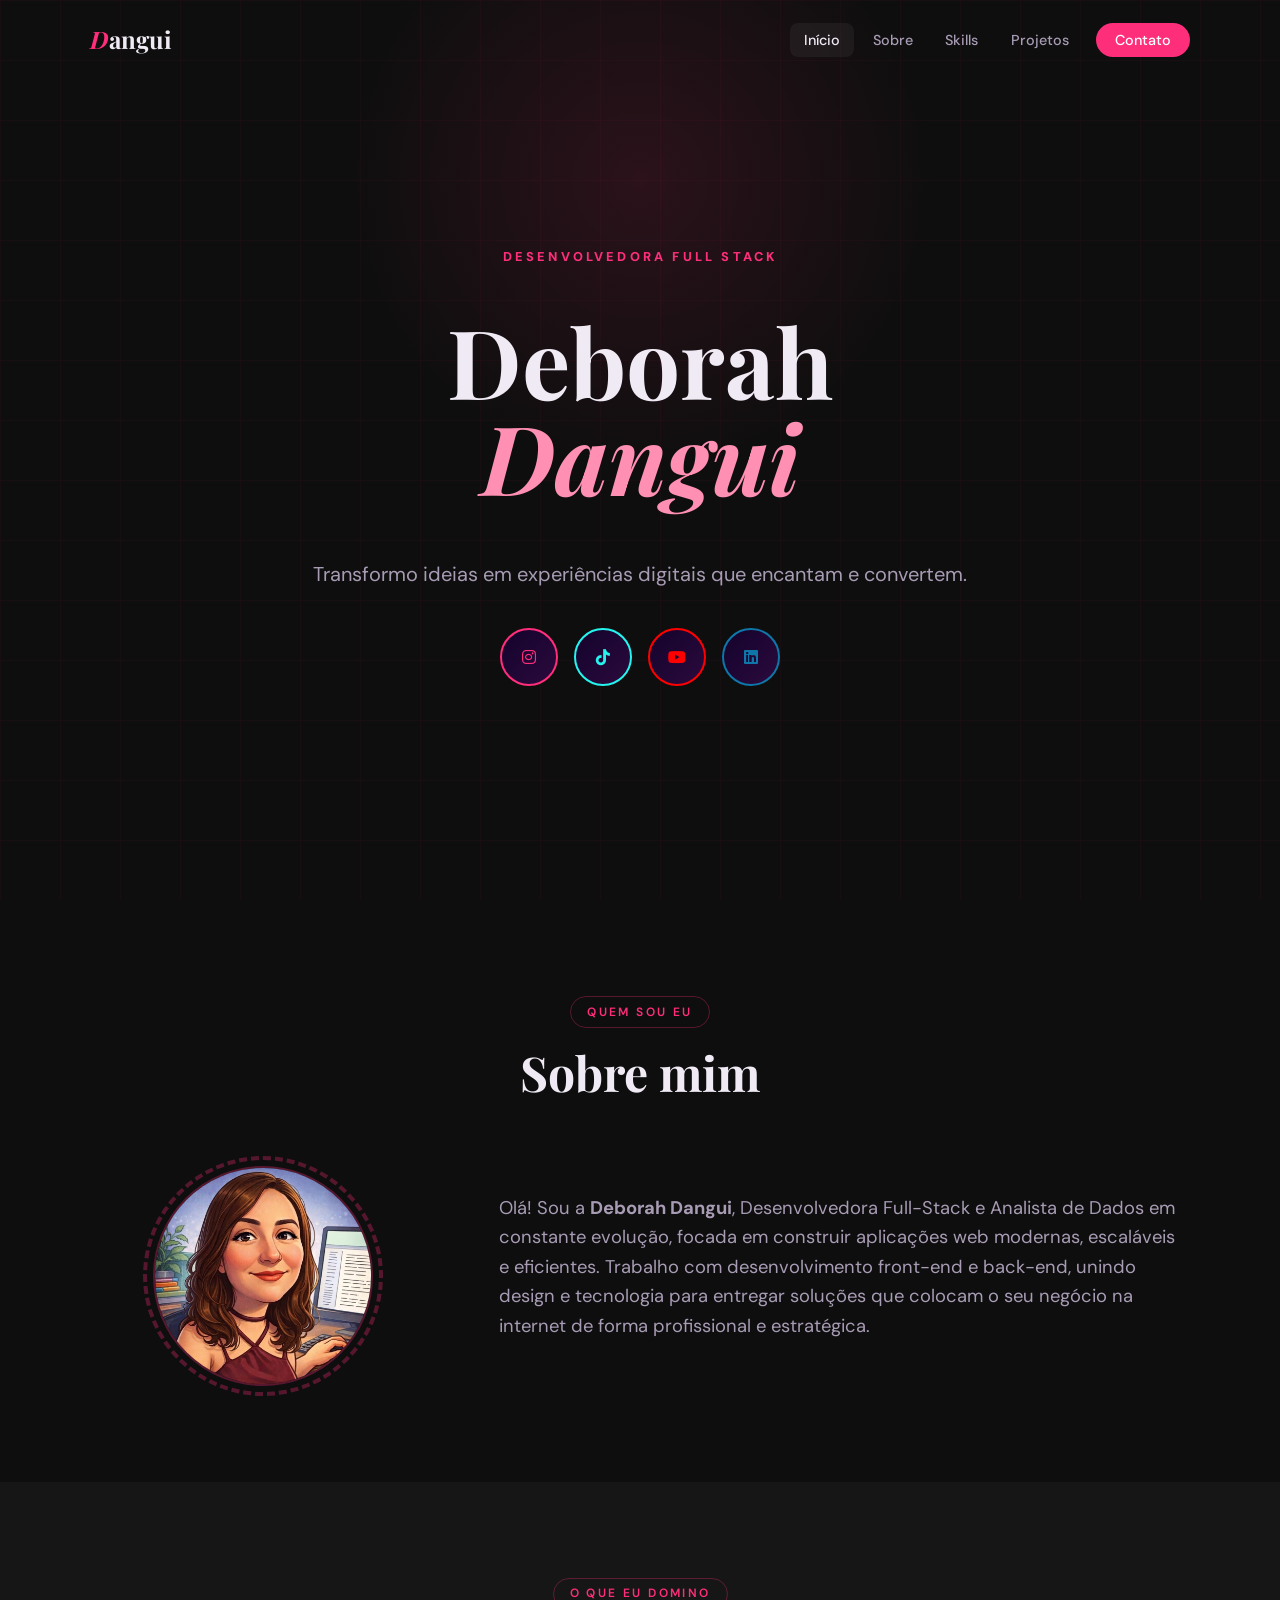
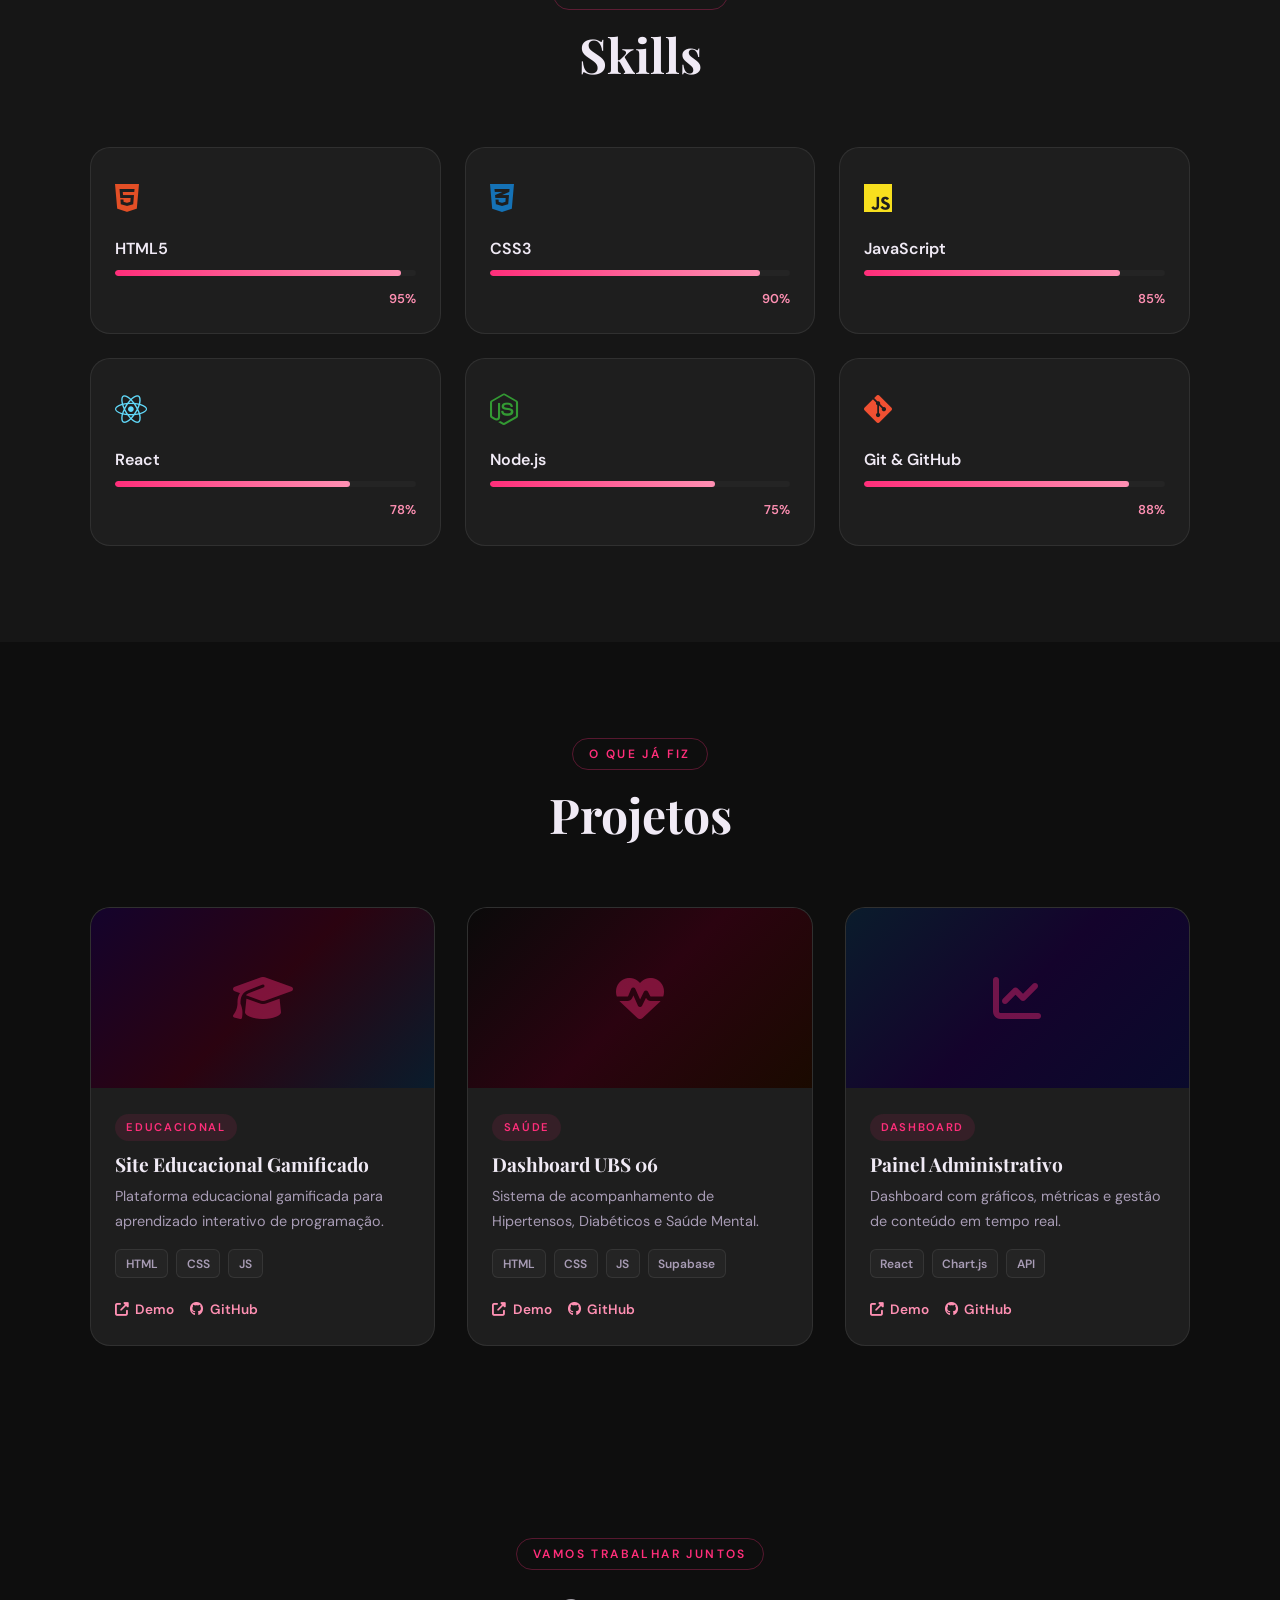
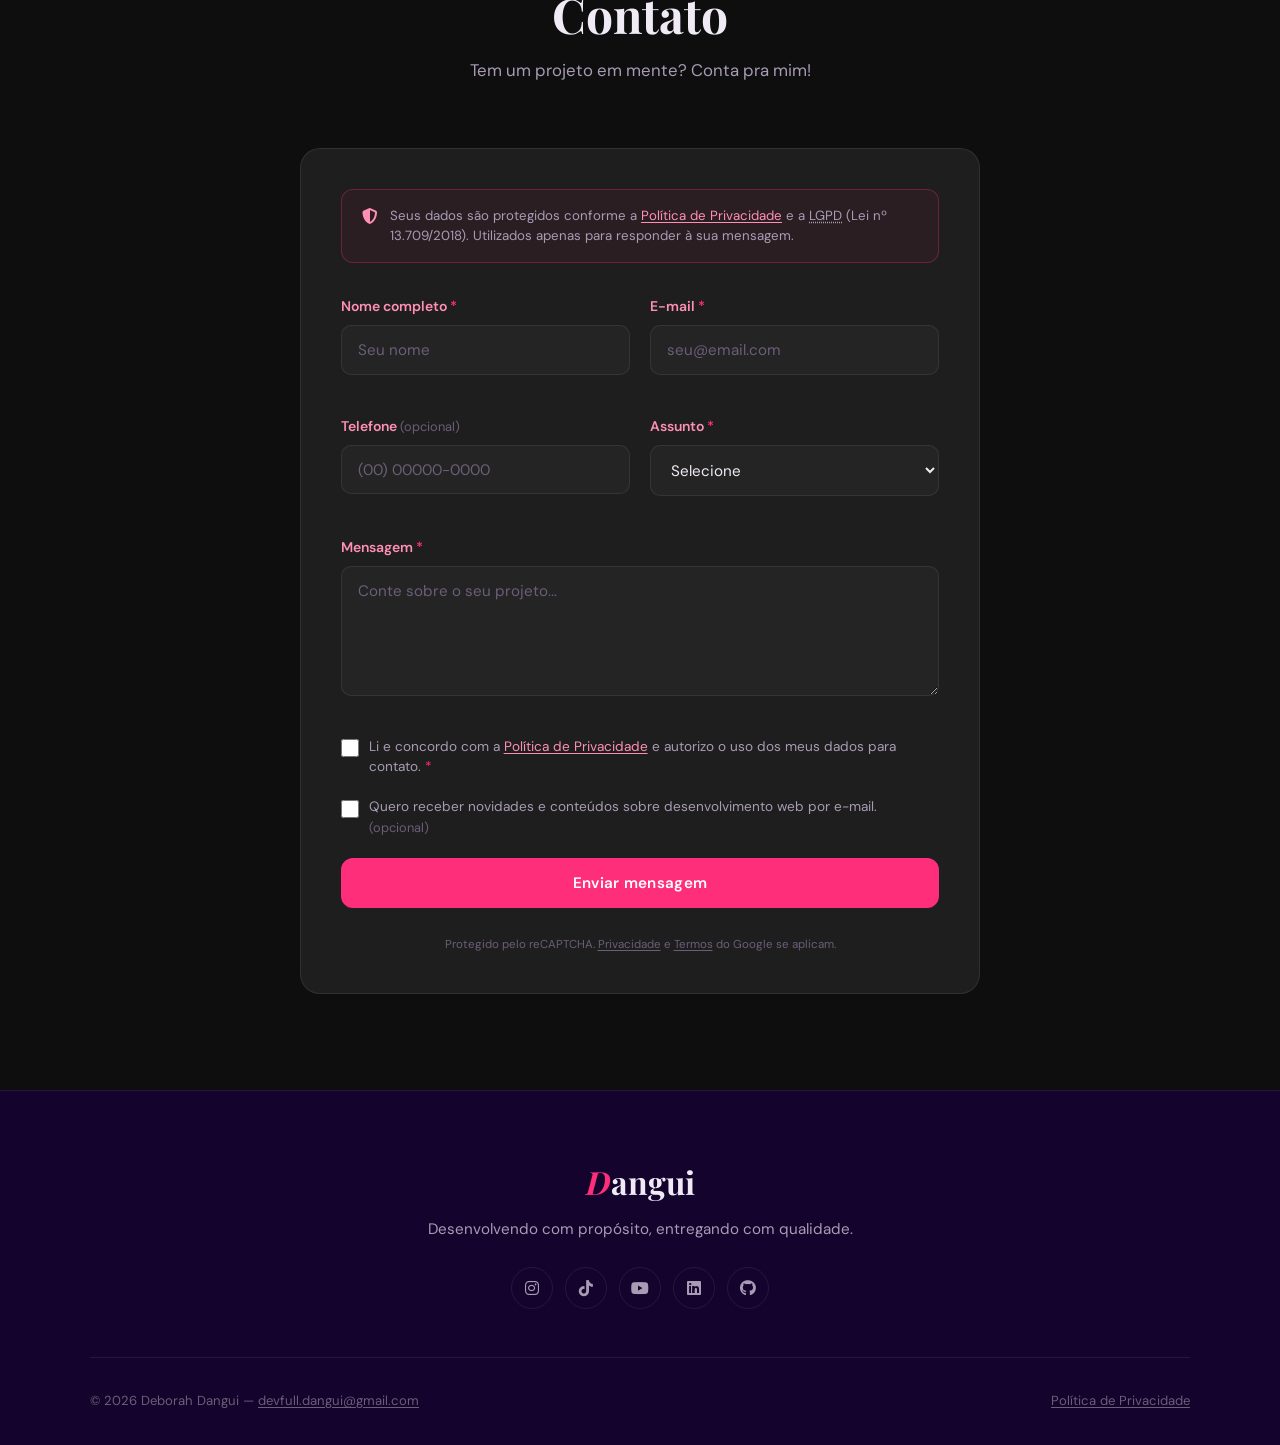
==== commit ebc254a2: "Edição "Sobre"2" ====
--- a/index.html
+++ b/index.html
@@ -205,12 +205,10 @@
               Olá! Sou a <strong>Deborah Dangui</strong>, Desenvolvedora 
               Full-Stack e Analista de Dados em constante evolução, focada em 
               construir aplicações web modernas, escaláveis e eficientes.
-            </p>
-            <p>
               Trabalho com desenvolvimento front-end e back-end, unindo design e
               tecnologia para entregar soluções que colocam o seu negócio na
               internet de forma profissional e estratégica.
-            </p> 
+            </p>
           </div>
         </div>
       </div>
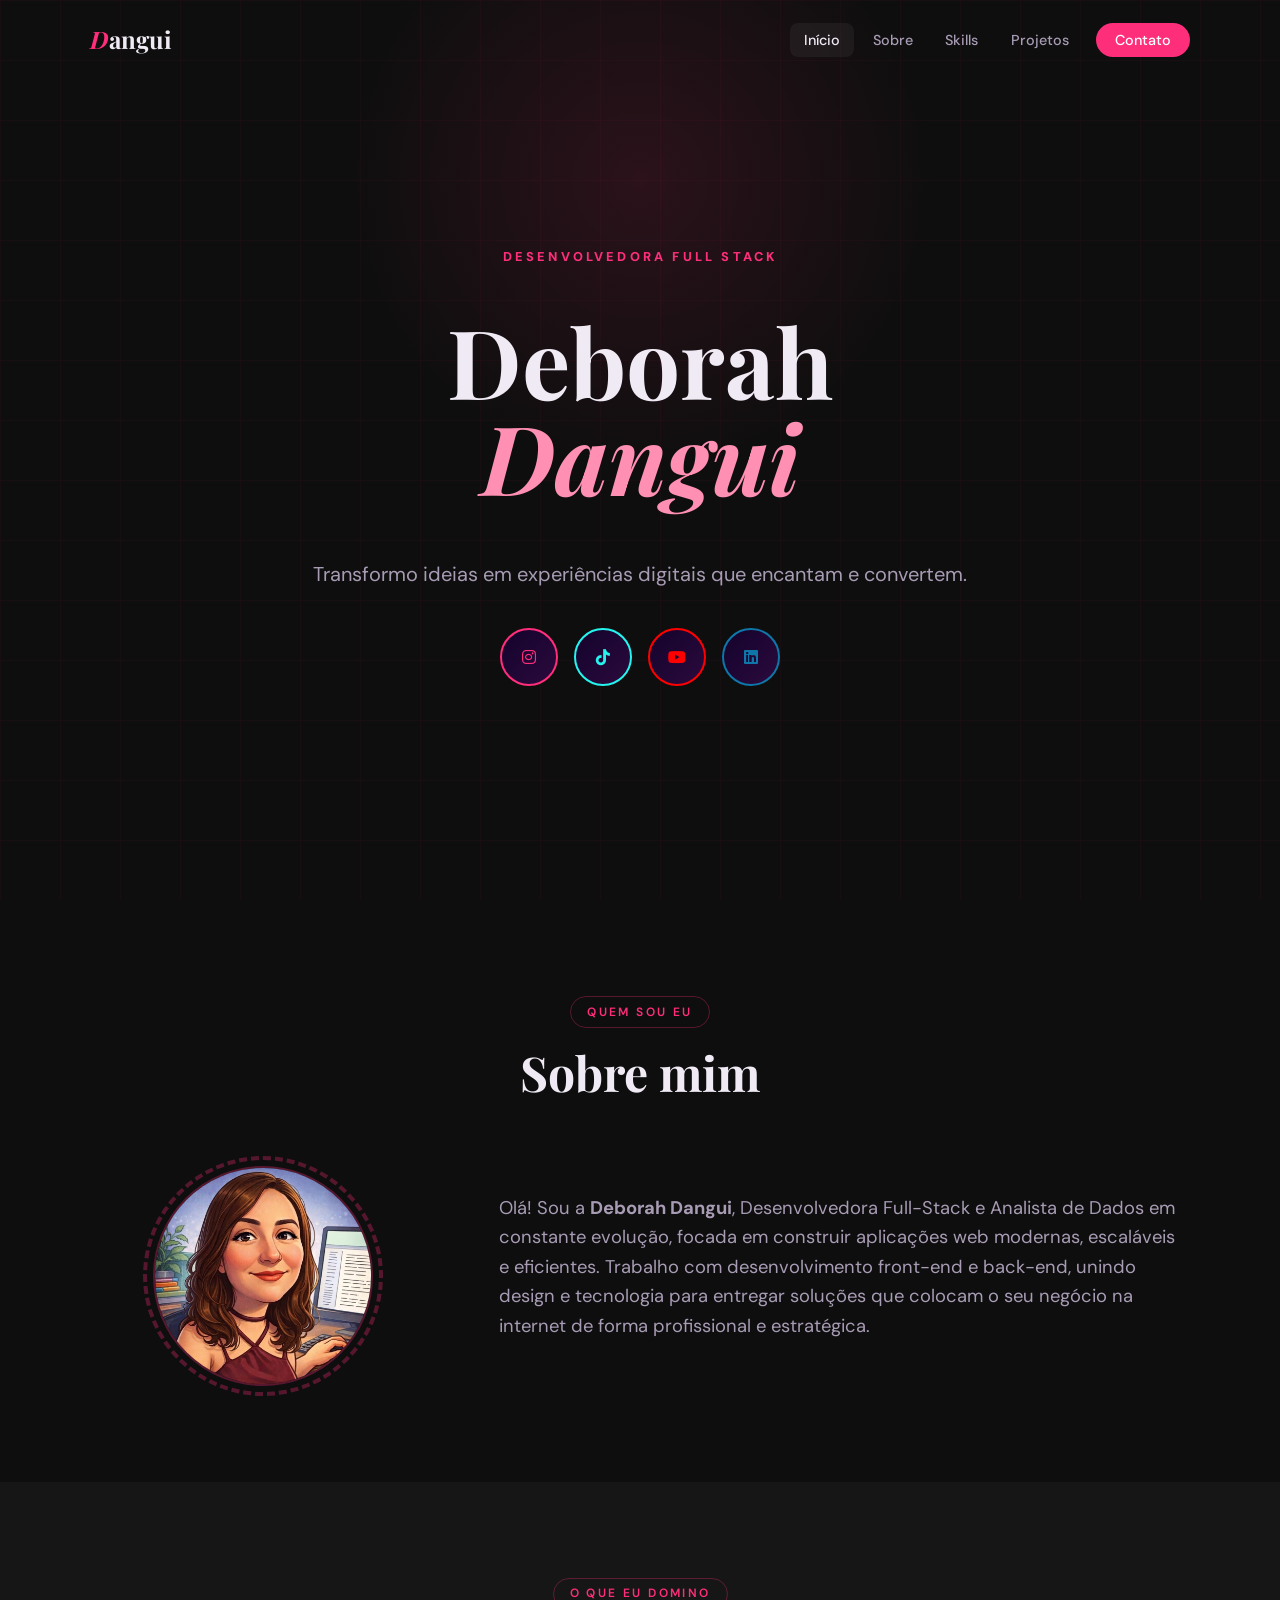
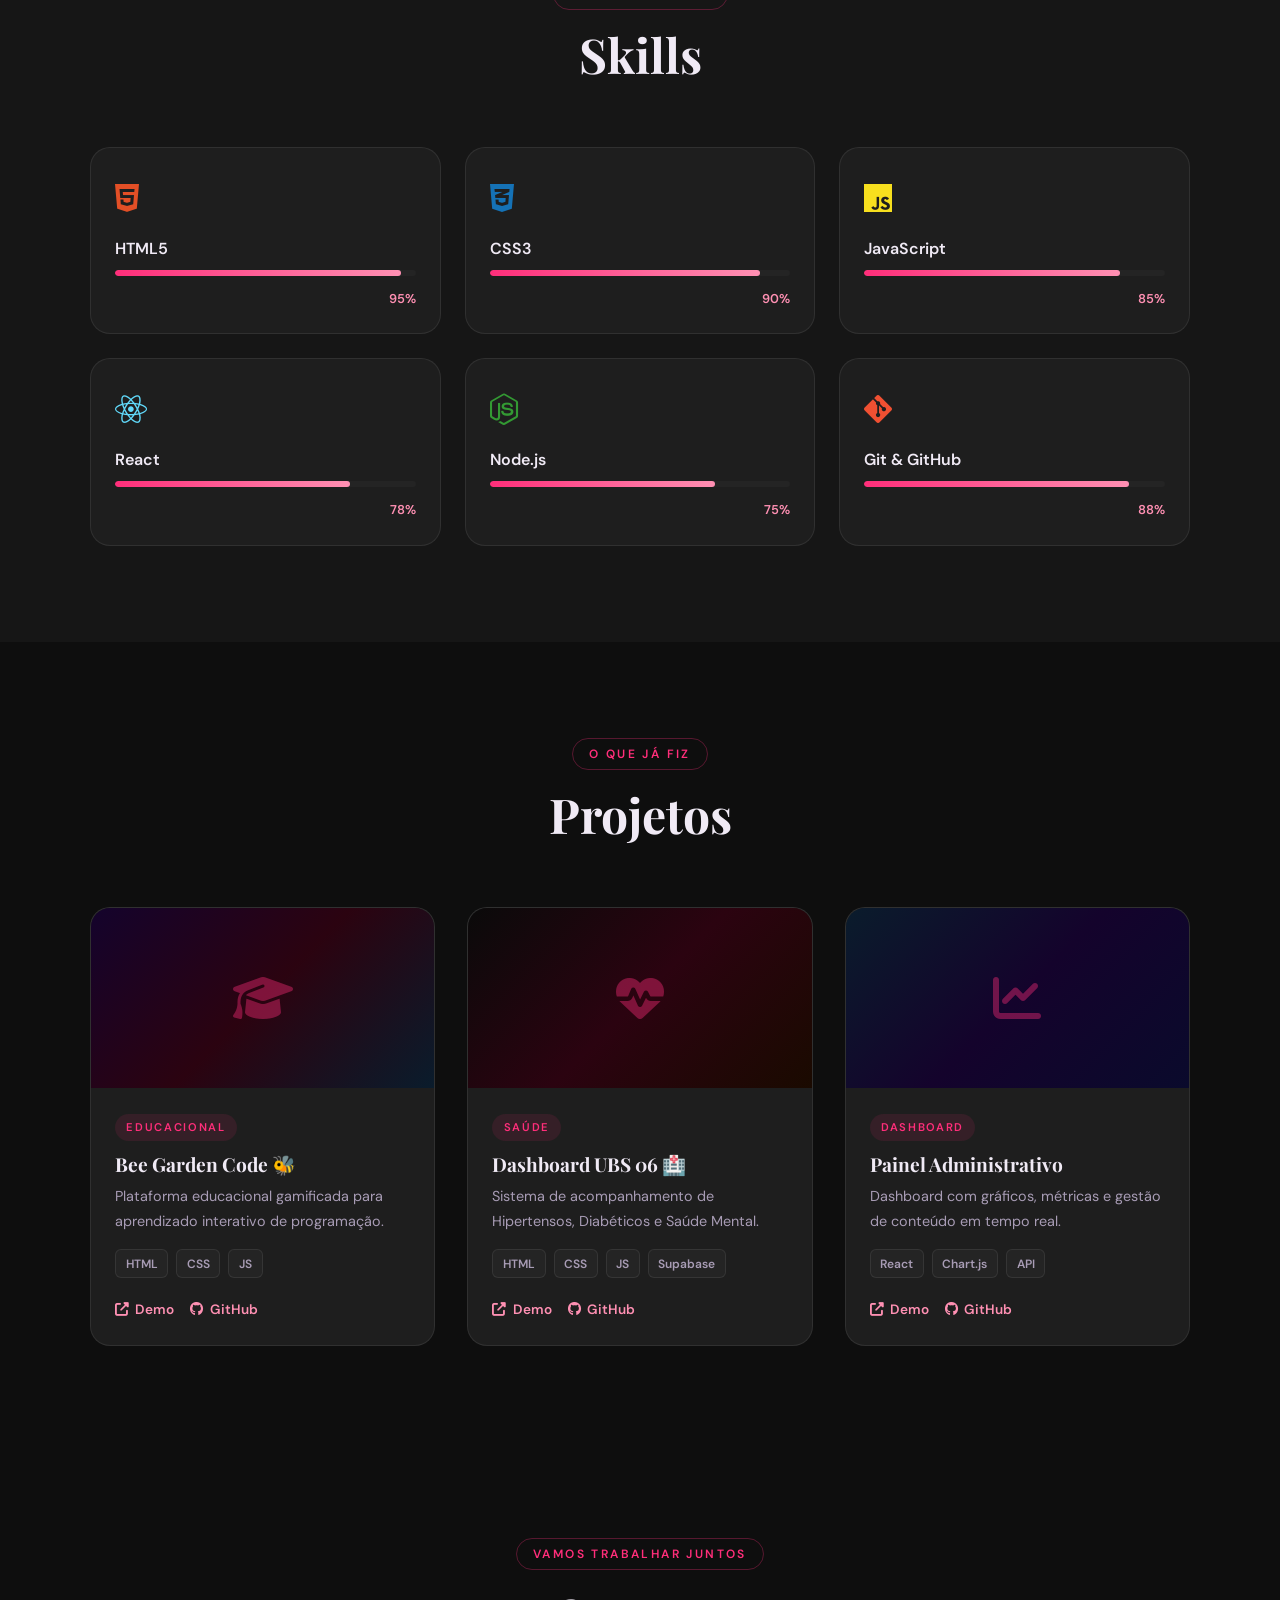
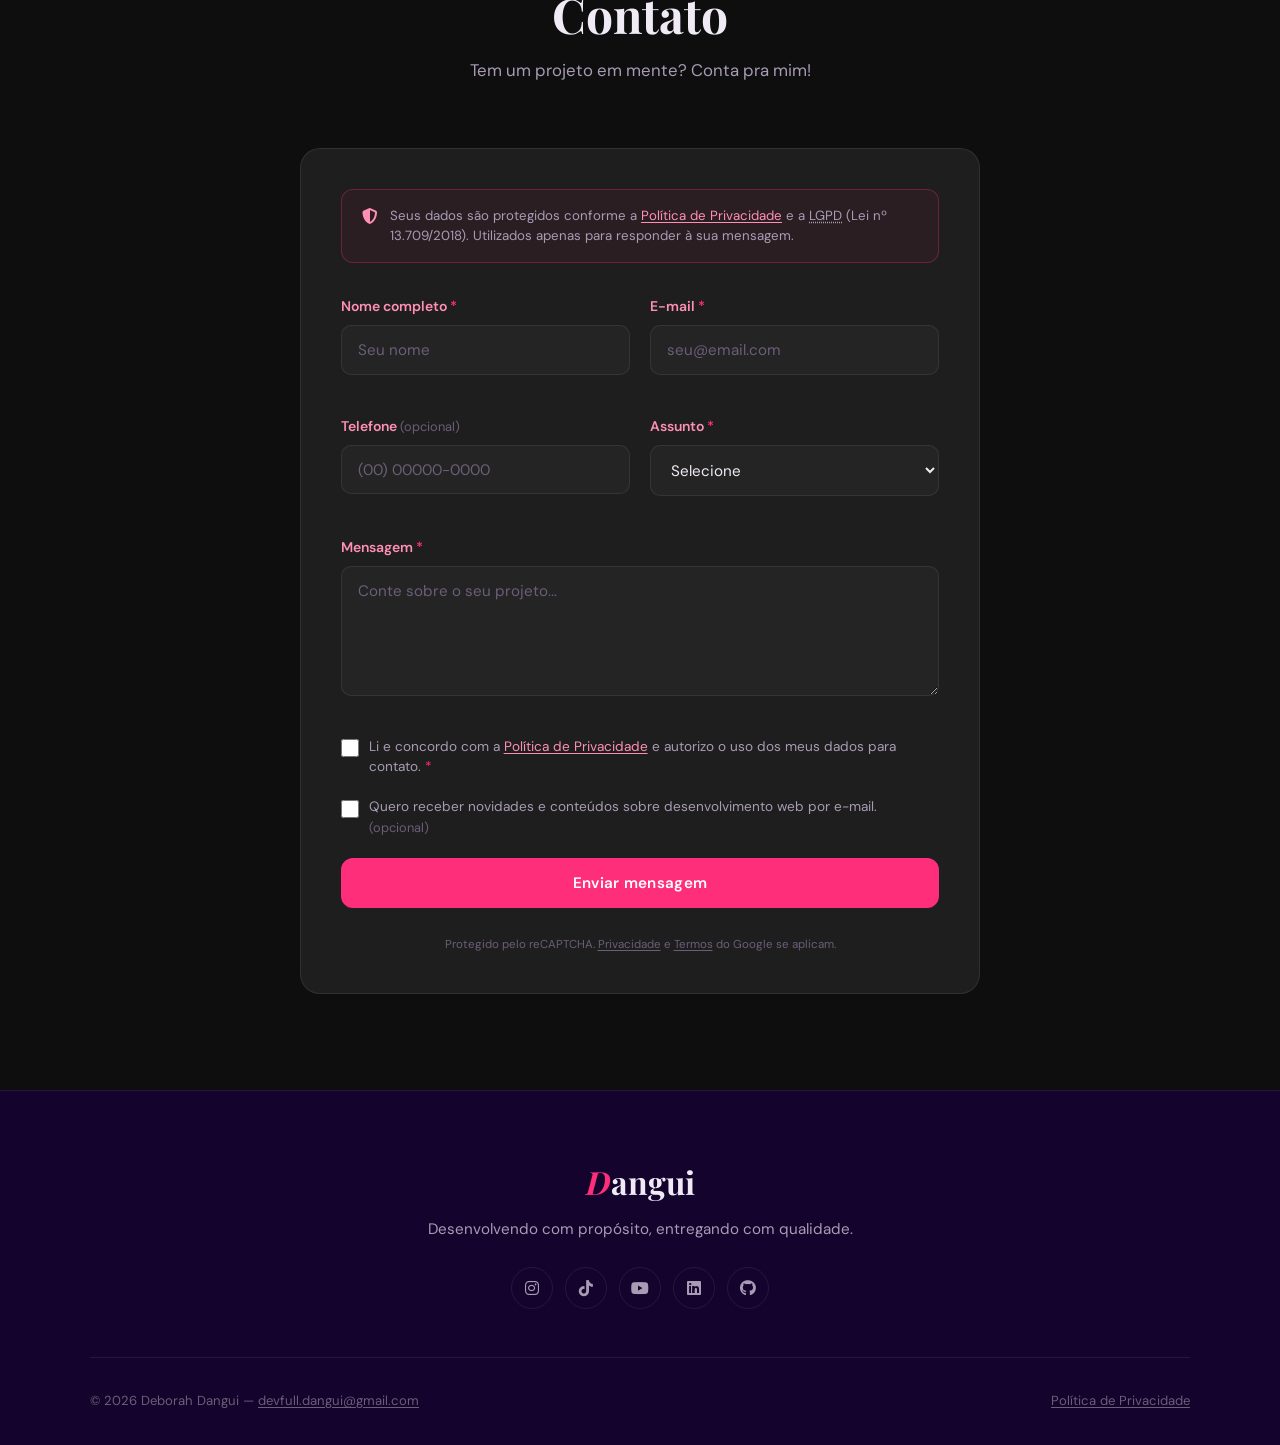
==== commit 814ff2cb: "Adição de Emojis nos titles dos cards" ====
--- a/index.html
+++ b/index.html
@@ -349,7 +349,7 @@
             </div>
             <div class="projeto-info">
               <span class="projeto-tag">Educacional</span>
-              <h3 class="projeto-nome">Site Educacional Gamificado</h3>
+              <h3 class="projeto-nome">Bee Garden Code 🐝</h3>
               <p class="projeto-desc">
                 Plataforma educacional gamificada para aprendizado interativo de
                 programação.
@@ -390,7 +390,7 @@
             </div>
             <div class="projeto-info">
               <span class="projeto-tag">Saúde</span>
-              <h3 class="projeto-nome">Dashboard UBS 06</h3>
+              <h3 class="projeto-nome">Dashboard UBS 06 🏥</h3>
               <p class="projeto-desc">
                 Sistema de acompanhamento de Hipertensos, Diabéticos e Saúde Mental.
               </p>
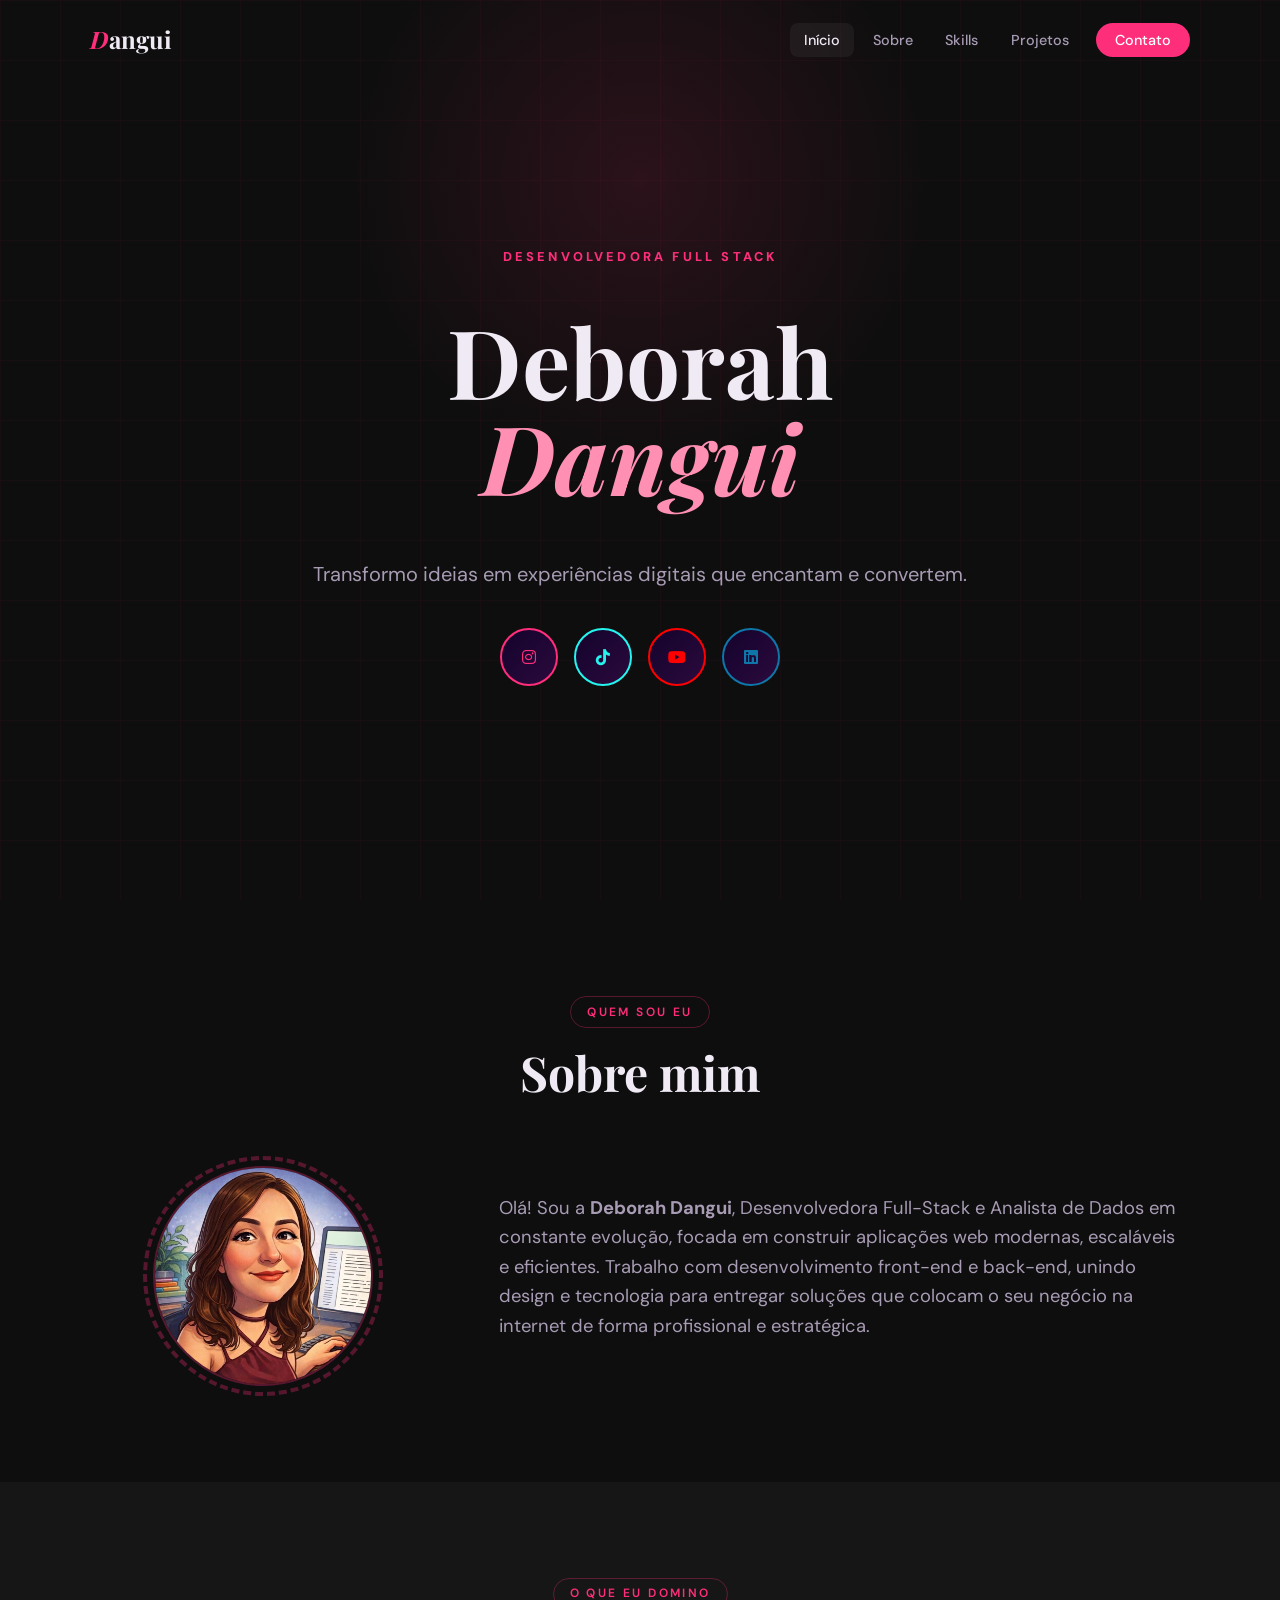
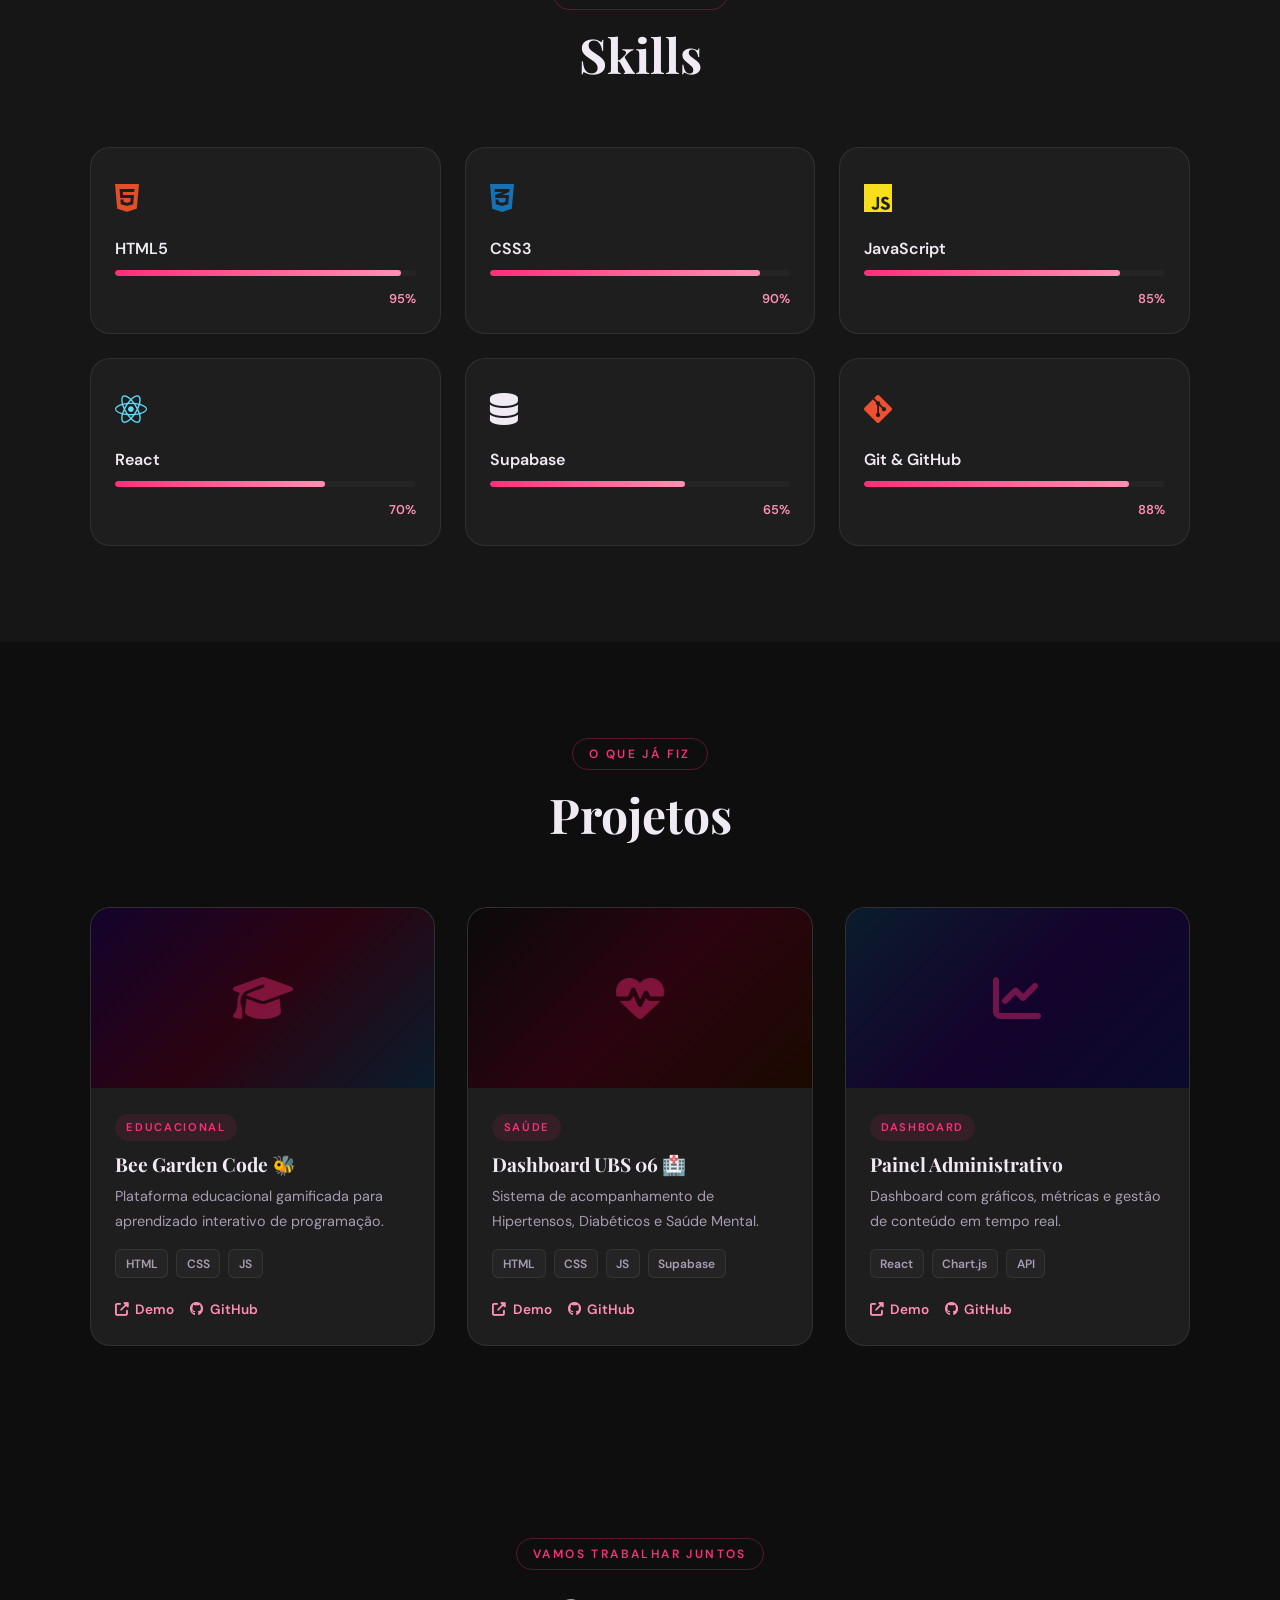
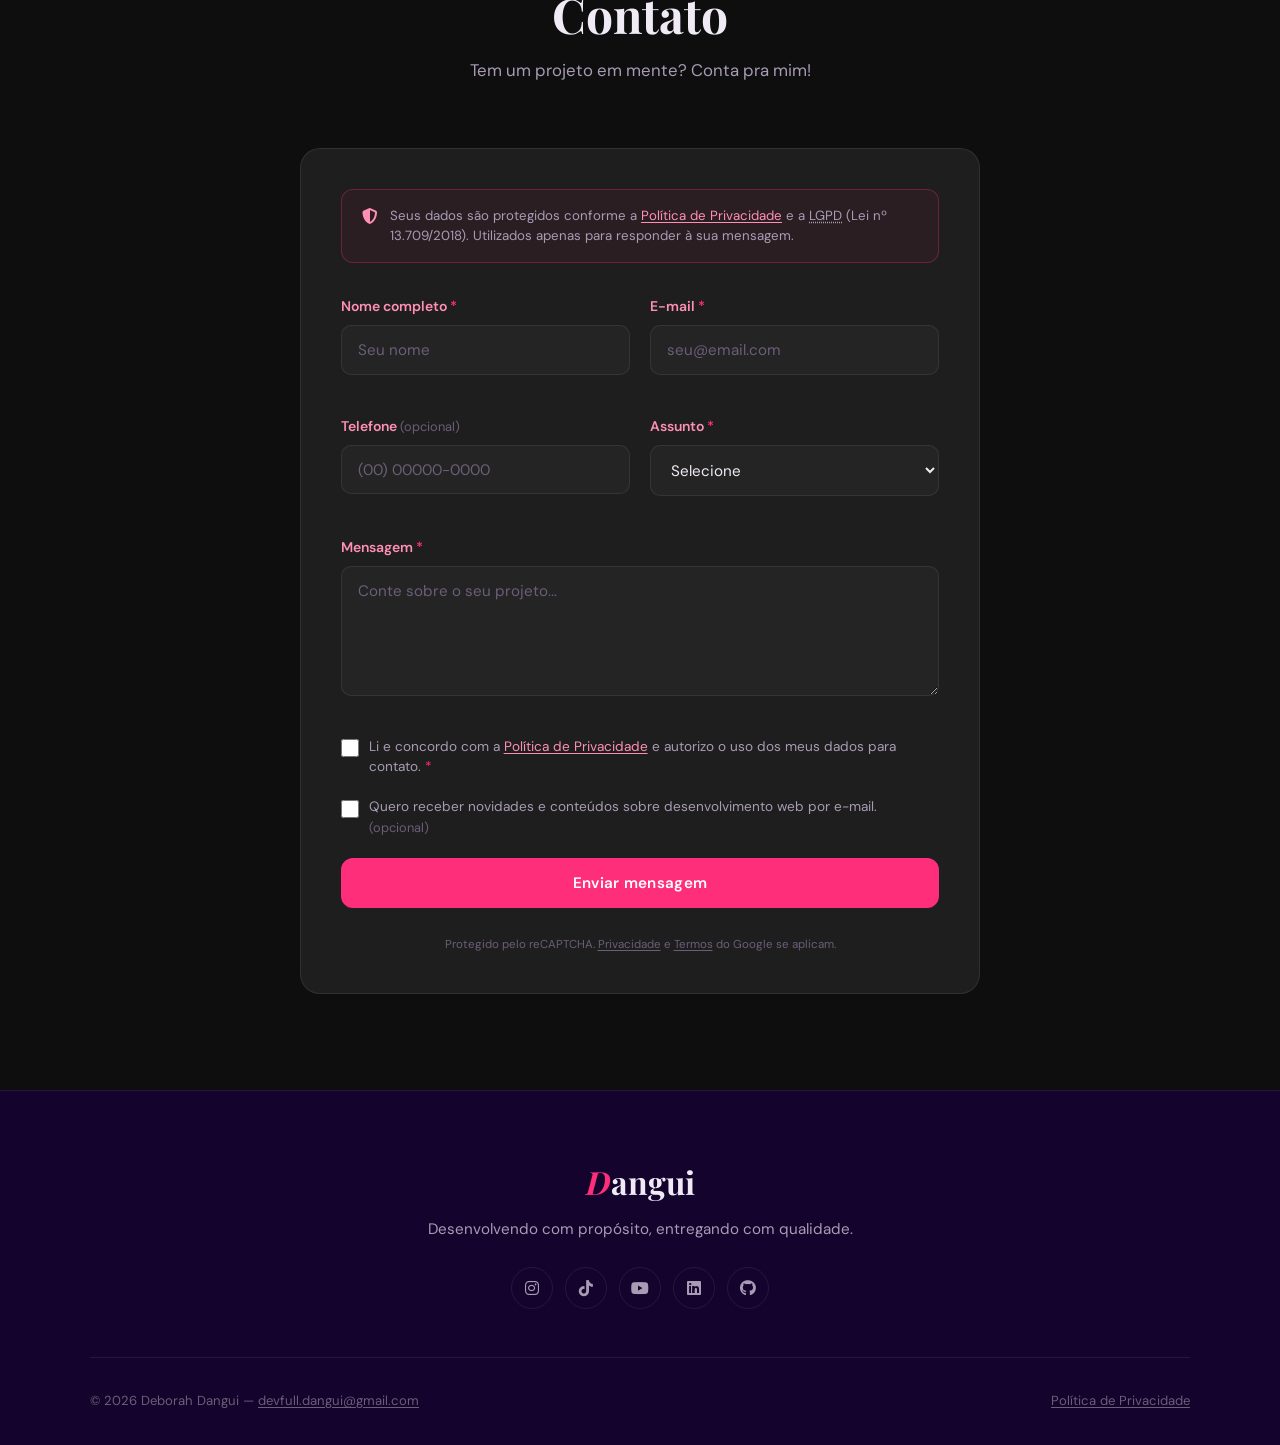
==== commit 4d6275c8: "Edição "Skills"" ====
--- a/index.html
+++ b/index.html
@@ -202,8 +202,8 @@
           </div>
           <div class="sobre-texto reveal reveal-delay-1">
             <p class="sobre-destaque">
-              Olá! Sou a <strong>Deborah Dangui</strong>, Desenvolvedora 
-              Full-Stack e Analista de Dados em constante evolução, focada em 
+              Olá! Sou a <strong>Deborah Dangui</strong>, Desenvolvedora
+              Full-Stack e Analista de Dados em constante evolução, focada em
               construir aplicações web modernas, escaláveis e eficientes.
               Trabalho com desenvolvimento front-end e back-end, unindo design e
               tecnologia para entregar soluções que colocam o seu negócio na
@@ -285,31 +285,31 @@
             <div
               class="skill-bar"
               role="progressbar"
-              aria-valuenow="78"
+              aria-valuenow="70"
               aria-valuemin="0"
               aria-valuemax="100"
-              aria-label="Nível de React: 78%"
+              aria-label="Nível de React: 70%"
             >
-              <div class="skill-fill" style="--pct: 78%"></div>
-            </div>
-            <span class="skill-pct">78%</span>
+              <div class="skill-fill" style="--pct: 70%"></div>
+            </div>
+            <span class="skill-pct">70%</span>
           </article>
           <article class="skill-card reveal" style="--delay: 0.5s">
             <div class="skill-icon" aria-hidden="true">
-              <i class="fab fa-node-js"></i>
-            </div>
-            <h3 class="skill-name">Node.js</h3>
+              <i class="fas fa-database"></i>
+            </div>
+            <h3 class="skill-name">Supabase</h3>
             <div
               class="skill-bar"
               role="progressbar"
-              aria-valuenow="75"
+              aria-valuenow="65"
               aria-valuemin="0"
               aria-valuemax="100"
-              aria-label="Nível de Node.js: 75%"
+              aria-label="Nível de Supabase: 65%"
             >
-              <div class="skill-fill" style="--pct: 75%"></div>
-            </div>
-            <span class="skill-pct">75%</span>
+              <div class="skill-fill" style="--pct: 65%"></div>
+            </div>
+            <span class="skill-pct">65%</span>
           </article>
           <article class="skill-card reveal" style="--delay: 0.6s">
             <div class="skill-icon" aria-hidden="true">
@@ -392,22 +392,25 @@
               <span class="projeto-tag">Saúde</span>
               <h3 class="projeto-nome">Dashboard UBS 06 🏥</h3>
               <p class="projeto-desc">
-                Sistema de acompanhamento de Hipertensos, Diabéticos e Saúde Mental.
+                Sistema de acompanhamento de Hipertensos, Diabéticos e Saúde
+                Mental.
               </p>
               <div class="projeto-techs" aria-label="Tecnologias usadas">
-                <span>HTML</span><span>CSS</span><span>JS</span><span>Supabase</span>
+                <span>HTML</span><span>CSS</span><span>JS</span
+                ><span>Supabase</span>
               </div>
               <div class="projeto-links">
-                <a 
+                <a
                   href="https://devfull-dangui.github.io/ubs06-dashboard/"
                   target="_blank"
                   rel="noopener noreferrer"
                   class="projeto-link"
                   aria-label="Ver demonstração do Dashboard UBS 06"
                 >
-                  <i class="fas fa-external-link-alt" aria-hidden="true"></i> Demo
+                  <i class="fas fa-external-link-alt" aria-hidden="true"></i>
+                  Demo
                 </a>
-                <a 
+                <a
                   href="https://github.com/devfull-dangui/ubs06-dashboard"
                   target="_blank"
                   rel="noopener noreferrer"
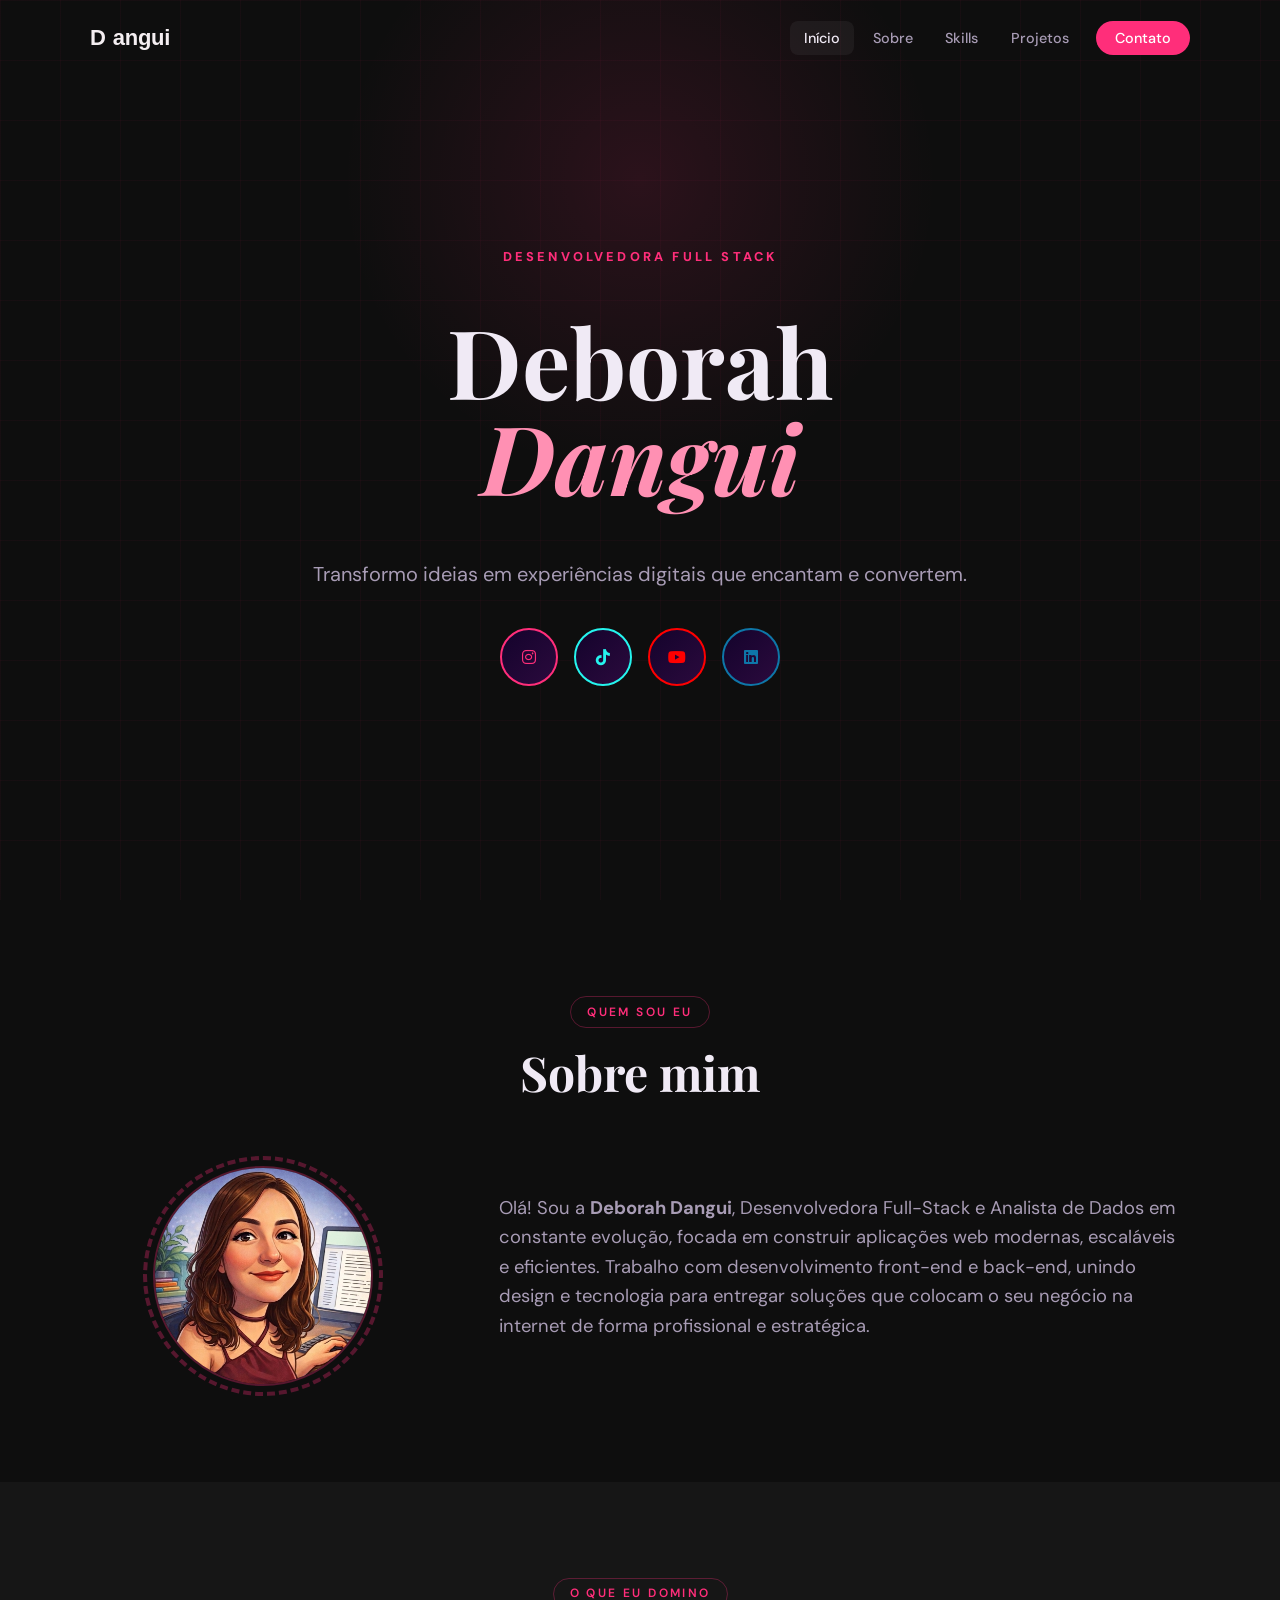
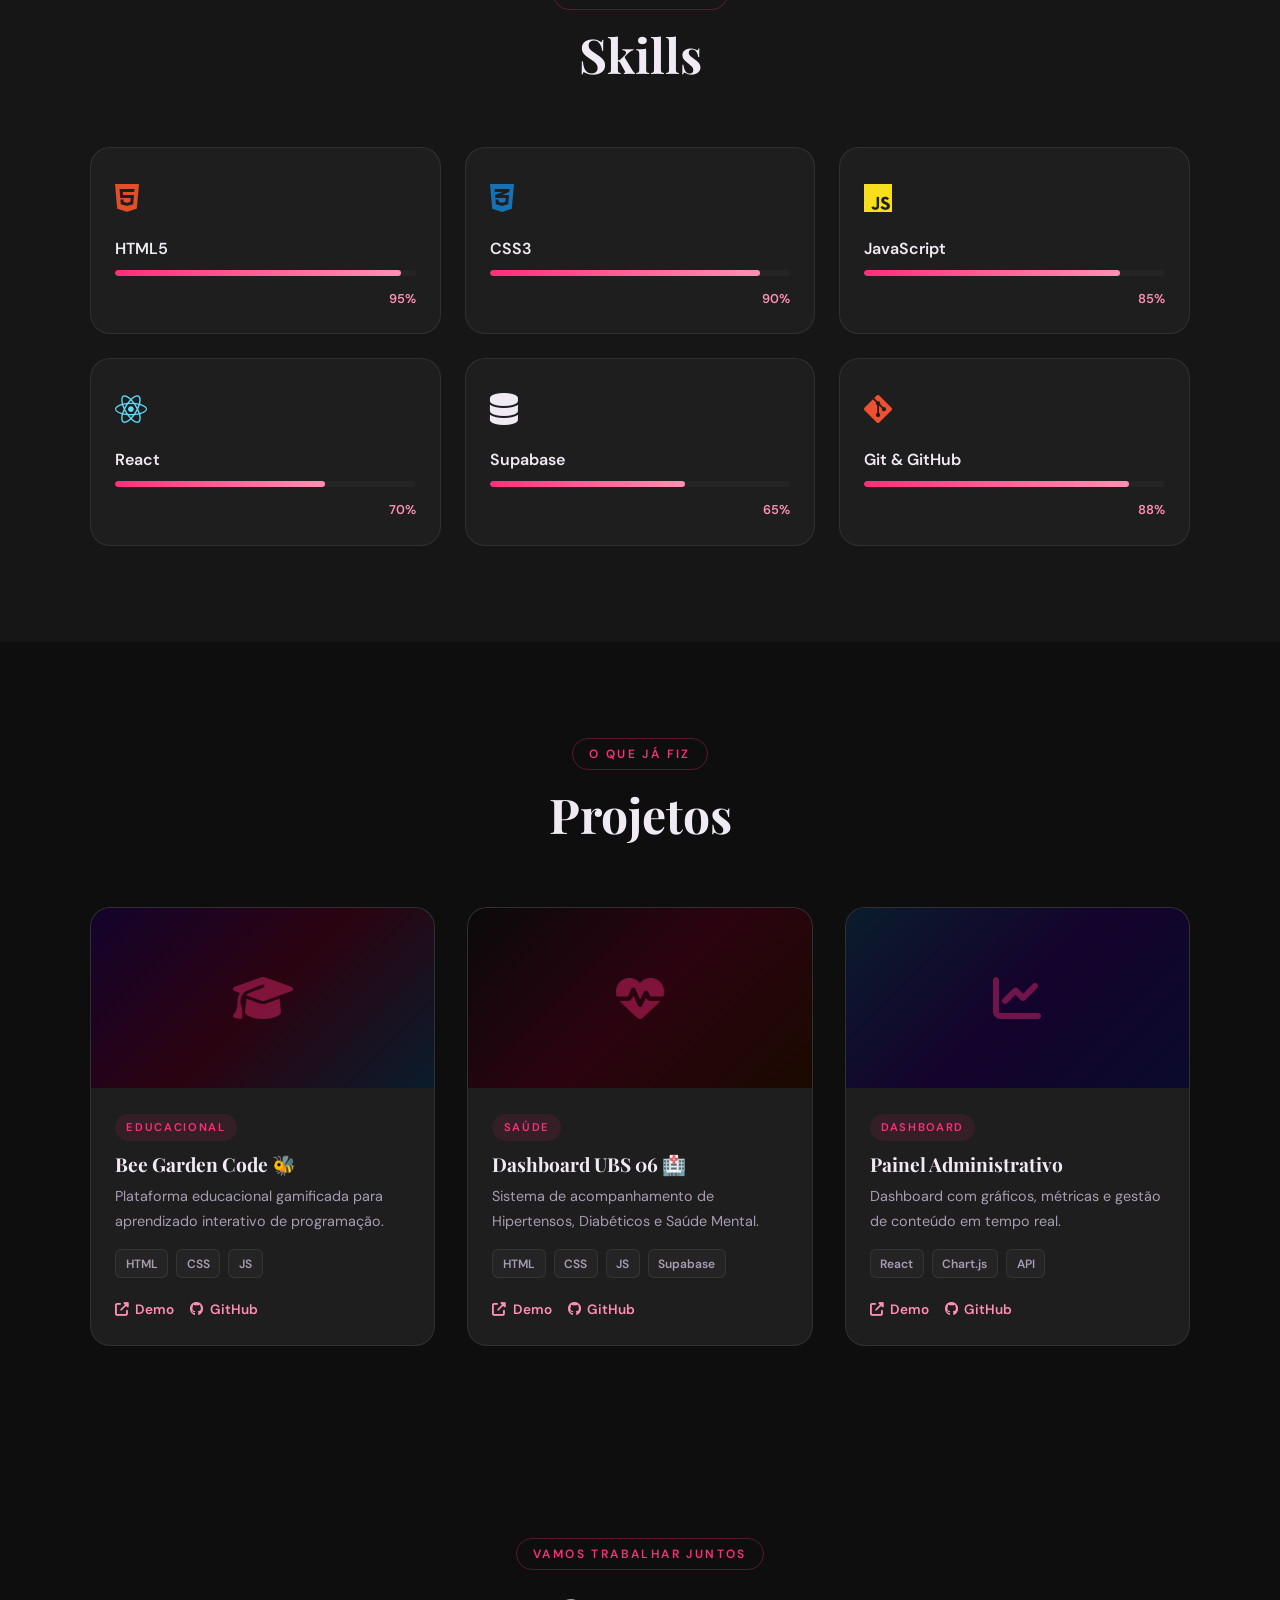
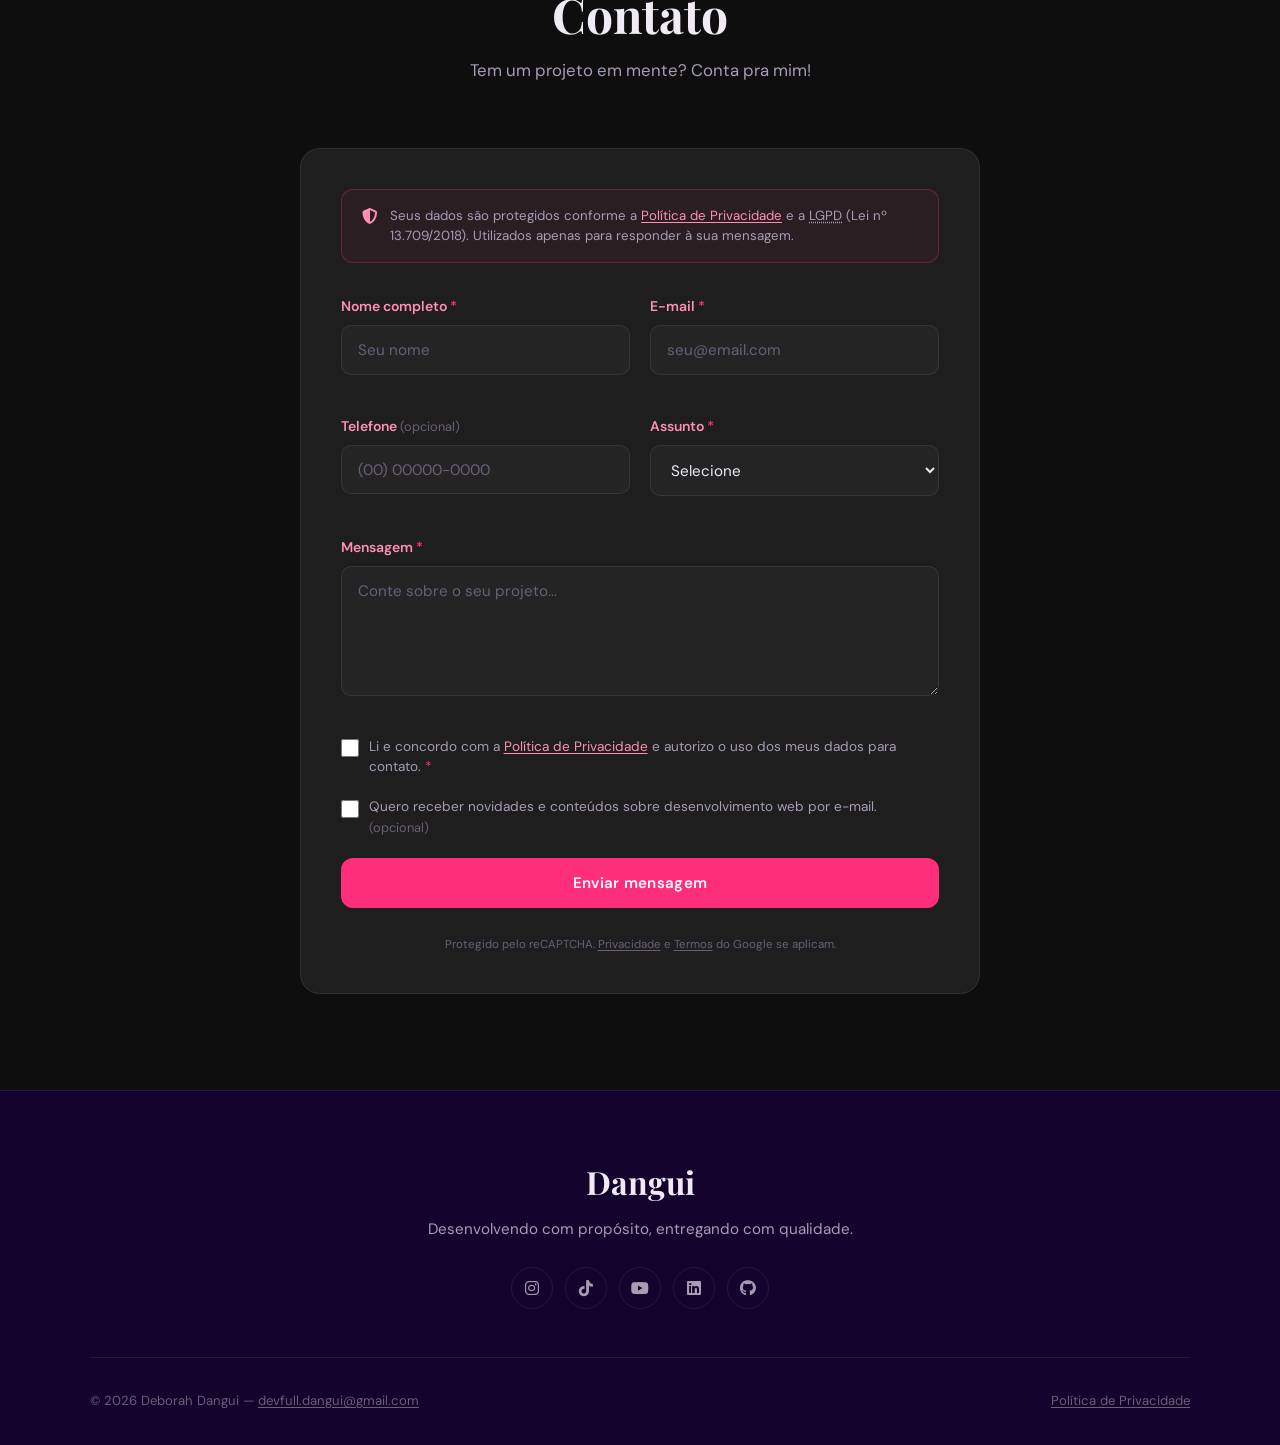
==== commit bf4d28db: "Mudança de logo mudança de logo estática por logo mais moderna." ====
--- a/index.html
+++ b/index.html
@@ -84,6 +84,10 @@
     <link
       rel="stylesheet"
       href="https://cdnjs.cloudflare.com/ajax/libs/font-awesome/6.5.0/css/all.min.css"
+    />
+    <link
+      rel="stylesheet"
+      href="https://fonts.googleapis.com/css2?family=Space+Grotesk:wght@700&display=swap"
     />
 
     <!-- reCAPTCHA v3 (invisível — substitua pela sua chave pública) -->
--- a/style.css
+++ b/style.css
@@ -225,15 +225,37 @@
 }
 
 .nav-logo {
-  font-family: var(--fonte-titulo);
-  font-size: 1.5rem;
+  display: flex;
+  align-items: center;
+  gap: 7px;
+  font-family: "Poppins", sans-serif;
+  font-weight: 600;
+  font-size: 22px;
+  letter-spacing: -0.01em;
+  color: #f4eef1;
+  text-decoration: none;
+}
+.logo-chevron {
+  font-family: "Space Grotesk", monospace;
   font-weight: 700;
-  color: var(--texto);
-}
-
-.logo-d {
-  color: var(--rosa);
-  font-style: italic;
+  color: #ff3d7f;
+}
+.logo-cursor {
+  width: 8px;
+  height: 18px;
+  background: #ff3d7f;
+  display: inline-block;
+  animation: blink 1.1s steps(1) infinite;
+}
+@keyframes blink {
+  0%,
+  50% {
+    opacity: 1;
+  }
+  51%,
+  100% {
+    opacity: 0;
+  }
 }
 
 .nav-menu {
@@ -1191,7 +1213,9 @@
   text-decoration: underline;
   text-underline-offset: 2px;
 }
-.recaptcha-aviso a:hover { color: var(--rosa-claro); }
+.recaptcha-aviso a:hover {
+  color: var(--rosa-claro);
+}
 
 /* reCAPTCHA — oculto visualmente (aviso de texto já presente no formulário) */
 .grecaptcha-badge {
@@ -1220,25 +1244,69 @@
   border: 2px solid transparent;
 }
 
-.hero-rede-btn.instagram   { background: #2b0310; border-color: #ff2e7a; }
-.hero-rede-btn.instagram i { color: #ff2e7a; font-size: 1.0rem; }
-.hero-rede-btn.instagram:hover   { background: #ff2e7a; transform: translateY(-5px) scale(1.1); }
-.hero-rede-btn.instagram:hover i { color: white; }
-
-.hero-rede-btn.tiktok   { background: #0a0a0a; border-color: #25f4ee; }
-.hero-rede-btn.tiktok i { color: #25f4ee; font-size: 1.0rem; }
-.hero-rede-btn.tiktok:hover   { background: #25f4ee; transform: translateY(-5px) scale(1.1); }
-.hero-rede-btn.tiktok:hover i { color: #0a0a0a; }
-
-.hero-rede-btn.youtube   { background: #1e0d0d; border-color: #ff0000; }
-.hero-rede-btn.youtube i { color: #ff0000; font-size: 1.0rem; }
-.hero-rede-btn.youtube:hover   { background: #ff0000; transform: translateY(-5px) scale(1.1); }
-.hero-rede-btn.youtube:hover i { color: white; }
-
-.hero-rede-btn.linkedin   { background: #0a1c2c; border-color: #0e76a8; }
-.hero-rede-btn.linkedin i { color: #0e76a8; font-size: 1.0rem; }
-.hero-rede-btn.linkedin:hover   { background: #0e76a8; transform: translateY(-5px) scale(1.1); }
-.hero-rede-btn.linkedin:hover i { color: white; }
+.hero-rede-btn.instagram {
+  background: #2b0310;
+  border-color: #ff2e7a;
+}
+.hero-rede-btn.instagram i {
+  color: #ff2e7a;
+  font-size: 1rem;
+}
+.hero-rede-btn.instagram:hover {
+  background: #ff2e7a;
+  transform: translateY(-5px) scale(1.1);
+}
+.hero-rede-btn.instagram:hover i {
+  color: white;
+}
+
+.hero-rede-btn.tiktok {
+  background: #0a0a0a;
+  border-color: #25f4ee;
+}
+.hero-rede-btn.tiktok i {
+  color: #25f4ee;
+  font-size: 1rem;
+}
+.hero-rede-btn.tiktok:hover {
+  background: #25f4ee;
+  transform: translateY(-5px) scale(1.1);
+}
+.hero-rede-btn.tiktok:hover i {
+  color: #0a0a0a;
+}
+
+.hero-rede-btn.youtube {
+  background: #1e0d0d;
+  border-color: #ff0000;
+}
+.hero-rede-btn.youtube i {
+  color: #ff0000;
+  font-size: 1rem;
+}
+.hero-rede-btn.youtube:hover {
+  background: #ff0000;
+  transform: translateY(-5px) scale(1.1);
+}
+.hero-rede-btn.youtube:hover i {
+  color: white;
+}
+
+.hero-rede-btn.linkedin {
+  background: #0a1c2c;
+  border-color: #0e76a8;
+}
+.hero-rede-btn.linkedin i {
+  color: #0e76a8;
+  font-size: 1rem;
+}
+.hero-rede-btn.linkedin:hover {
+  background: #0e76a8;
+  transform: translateY(-5px) scale(1.1);
+}
+.hero-rede-btn.linkedin:hover i {
+  color: white;
+}
 
 .hero-rede-btn.instagram:hover,
 .hero-rede-btn.tiktok:hover,
@@ -1248,7 +1316,19 @@
   box-shadow: 0 8px 25px rgba(0, 0, 0, 0.5) !important;
 }
 
-.hero-rede-btn.instagram { background: linear-gradient(135deg, #14032c, #2b0a3d); border-color: #ff2e7a; }
-.hero-rede-btn.tiktok    { background: linear-gradient(135deg, #14032c, #2b0a3d); border-color: #25f4ee; }
-.hero-rede-btn.youtube   { background: linear-gradient(135deg, #14032c, #2b0a3d); border-color: #ff0000; }
-.hero-rede-btn.linkedin  { background: linear-gradient(135deg, #14032c, #2b0a3d); border-color: #0e76a8; }+.hero-rede-btn.instagram {
+  background: linear-gradient(135deg, #14032c, #2b0a3d);
+  border-color: #ff2e7a;
+}
+.hero-rede-btn.tiktok {
+  background: linear-gradient(135deg, #14032c, #2b0a3d);
+  border-color: #25f4ee;
+}
+.hero-rede-btn.youtube {
+  background: linear-gradient(135deg, #14032c, #2b0a3d);
+  border-color: #ff0000;
+}
+.hero-rede-btn.linkedin {
+  background: linear-gradient(135deg, #14032c, #2b0a3d);
+  border-color: #0e76a8;
+}
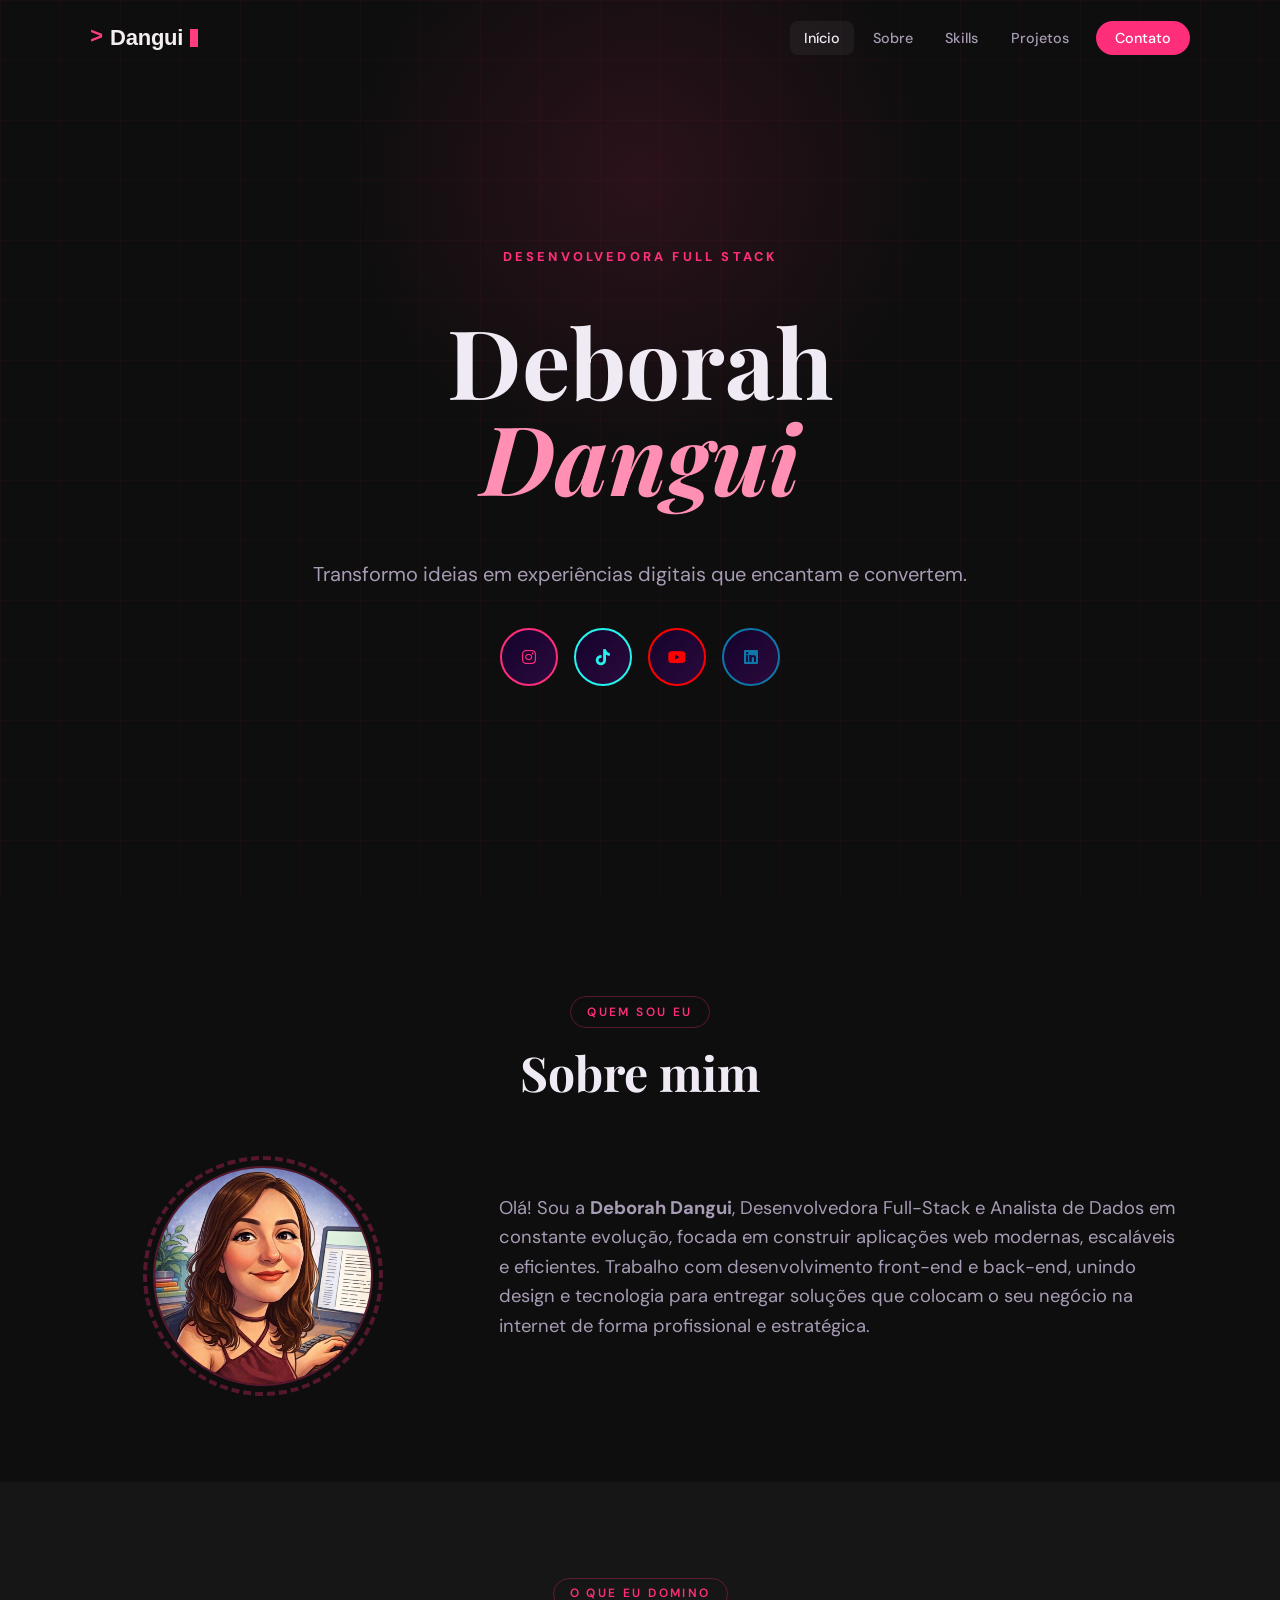
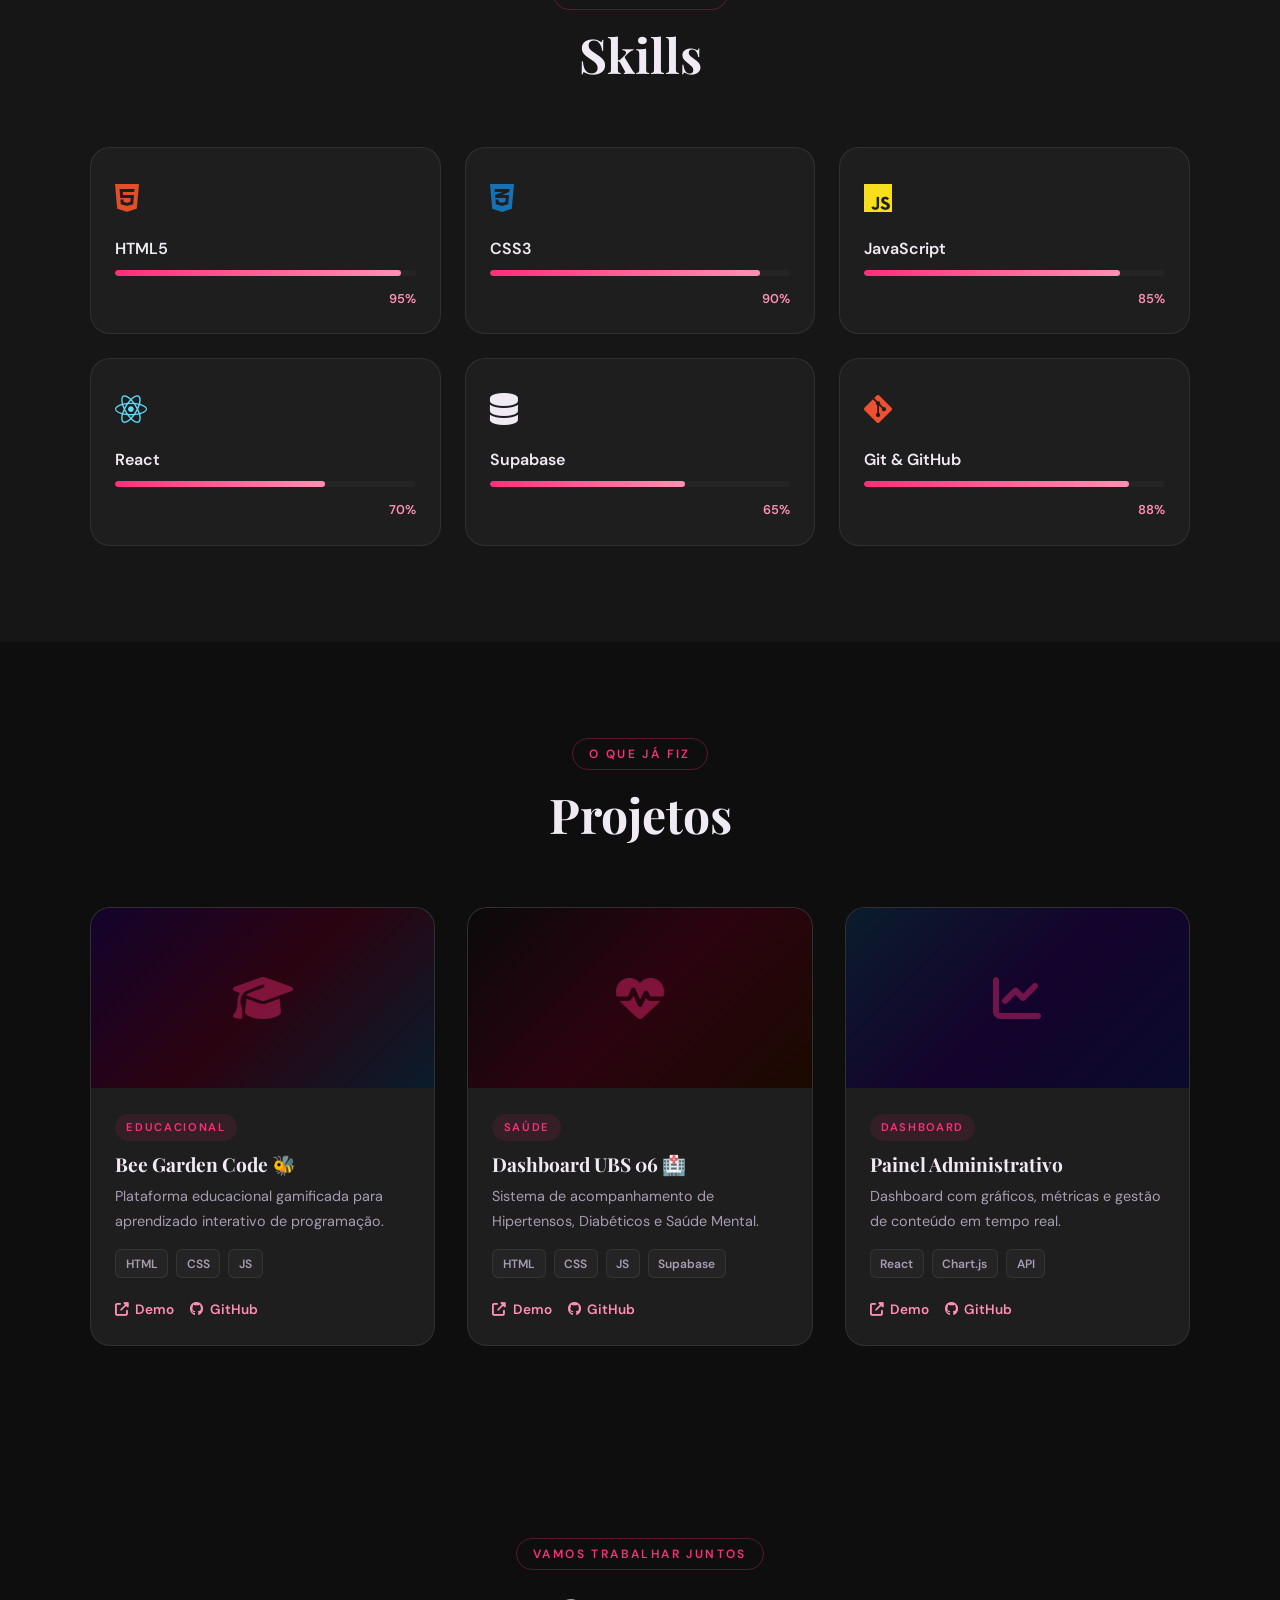
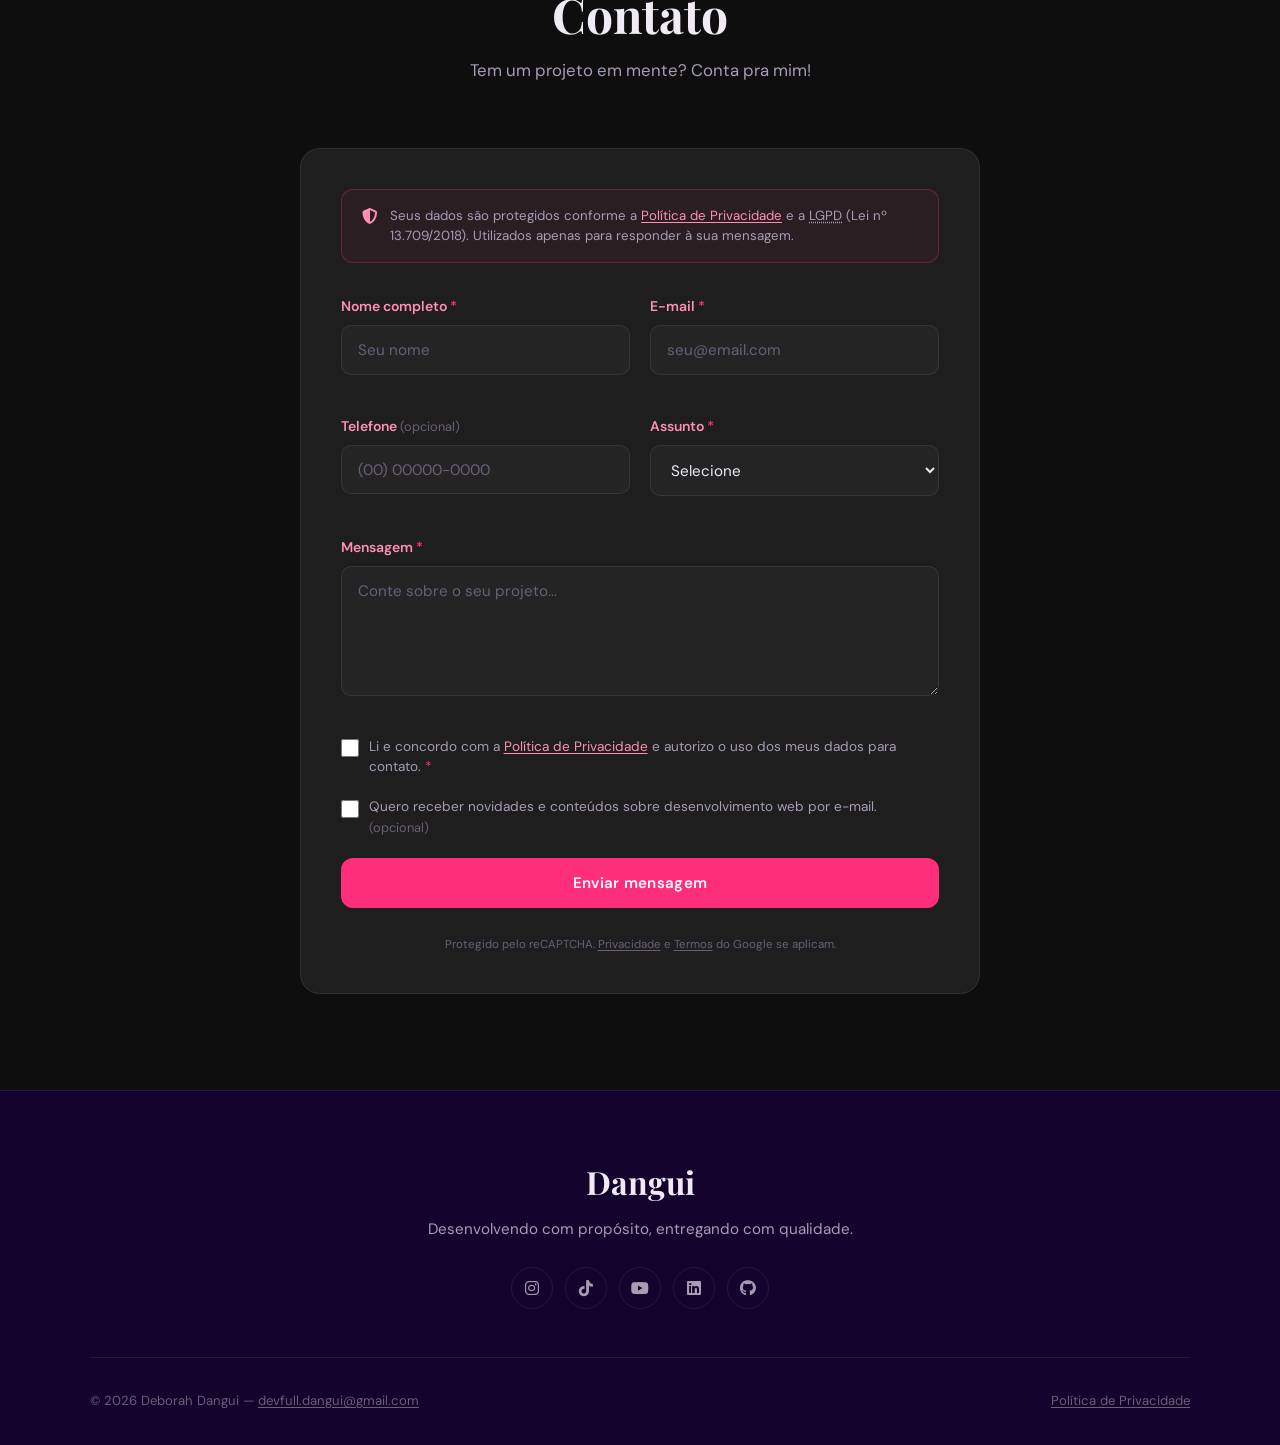
==== commit 113e824a: "Mudança de logo2" ====
--- a/index.html
+++ b/index.html
@@ -110,7 +110,9 @@
     >
       <div class="nav-container">
         <a href="#inicio" class="nav-logo" aria-label="Voltar ao topo">
-          <span class="logo-d">D</span>angui
+          <span class="logo-chevron">&gt;</span>Dangui<span
+            class="logo-cursor"
+          ></span>
         </a>
         <button
           class="nav-toggle"
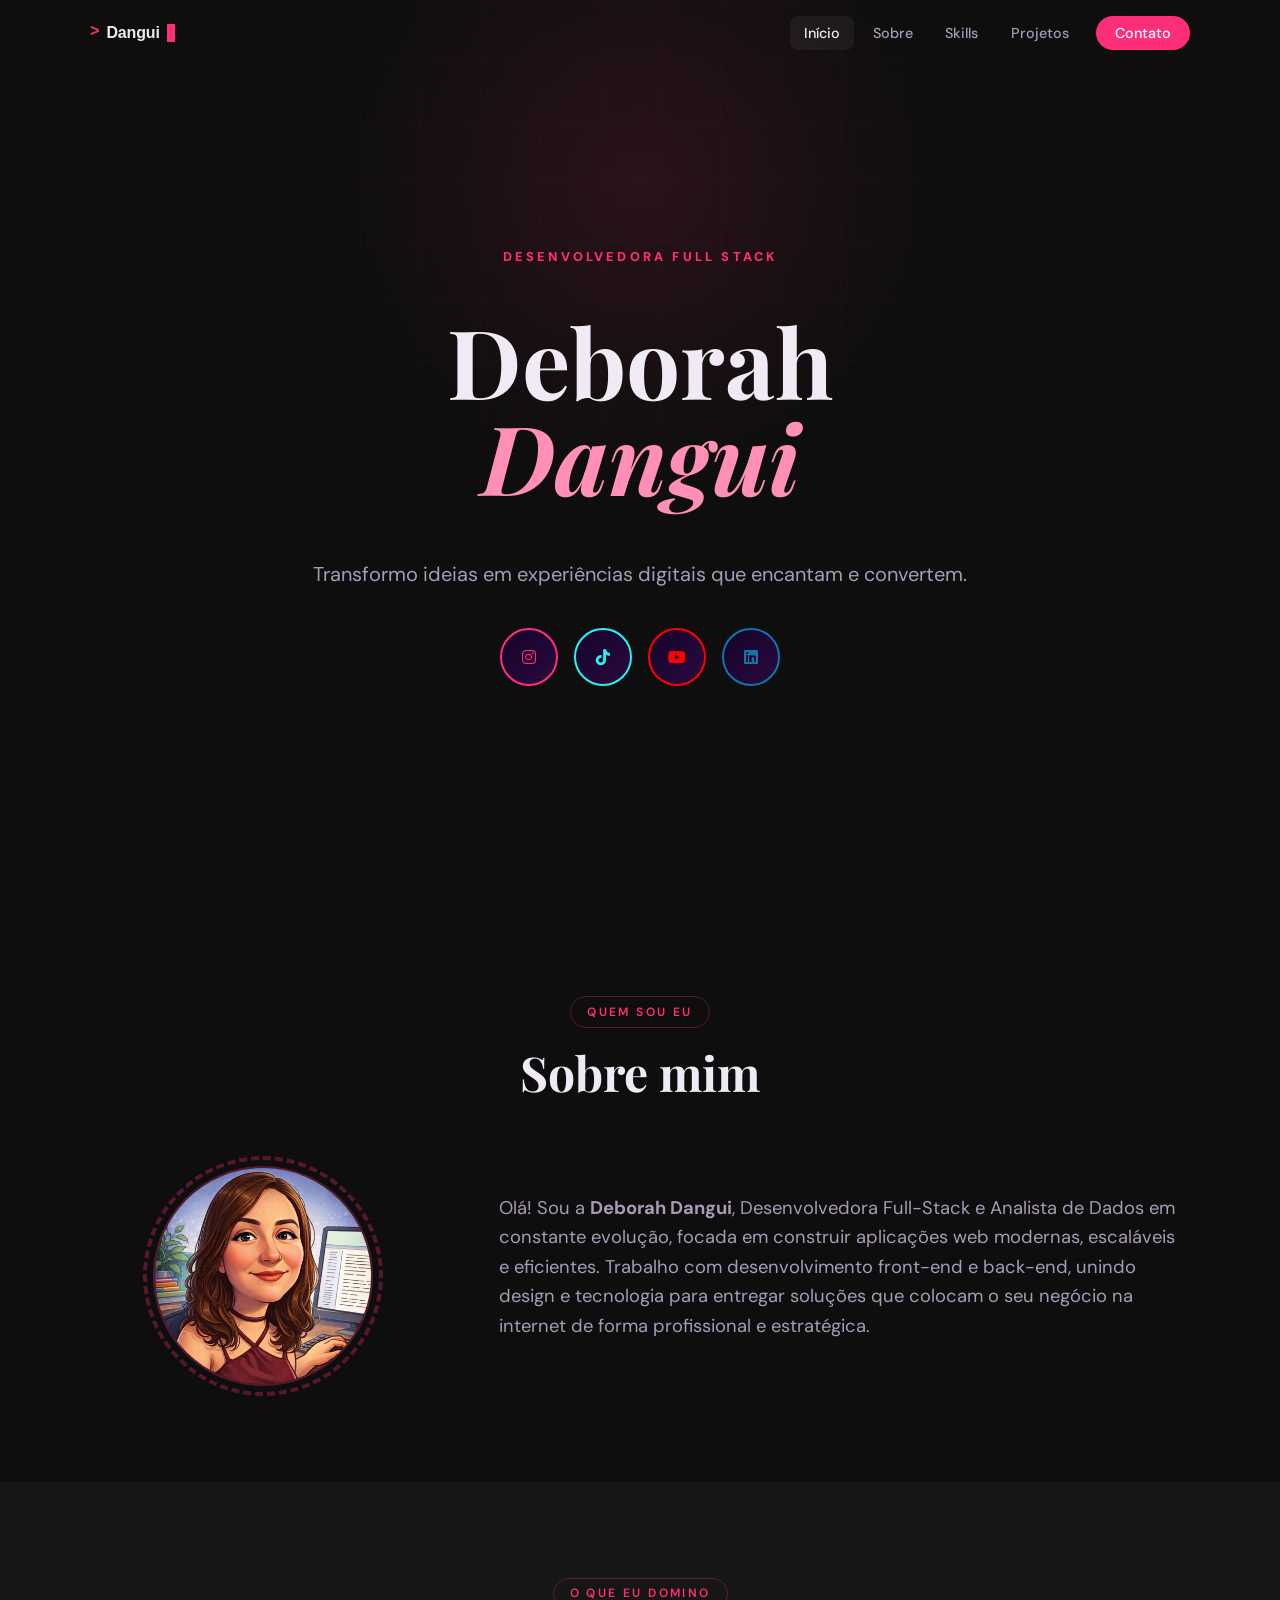
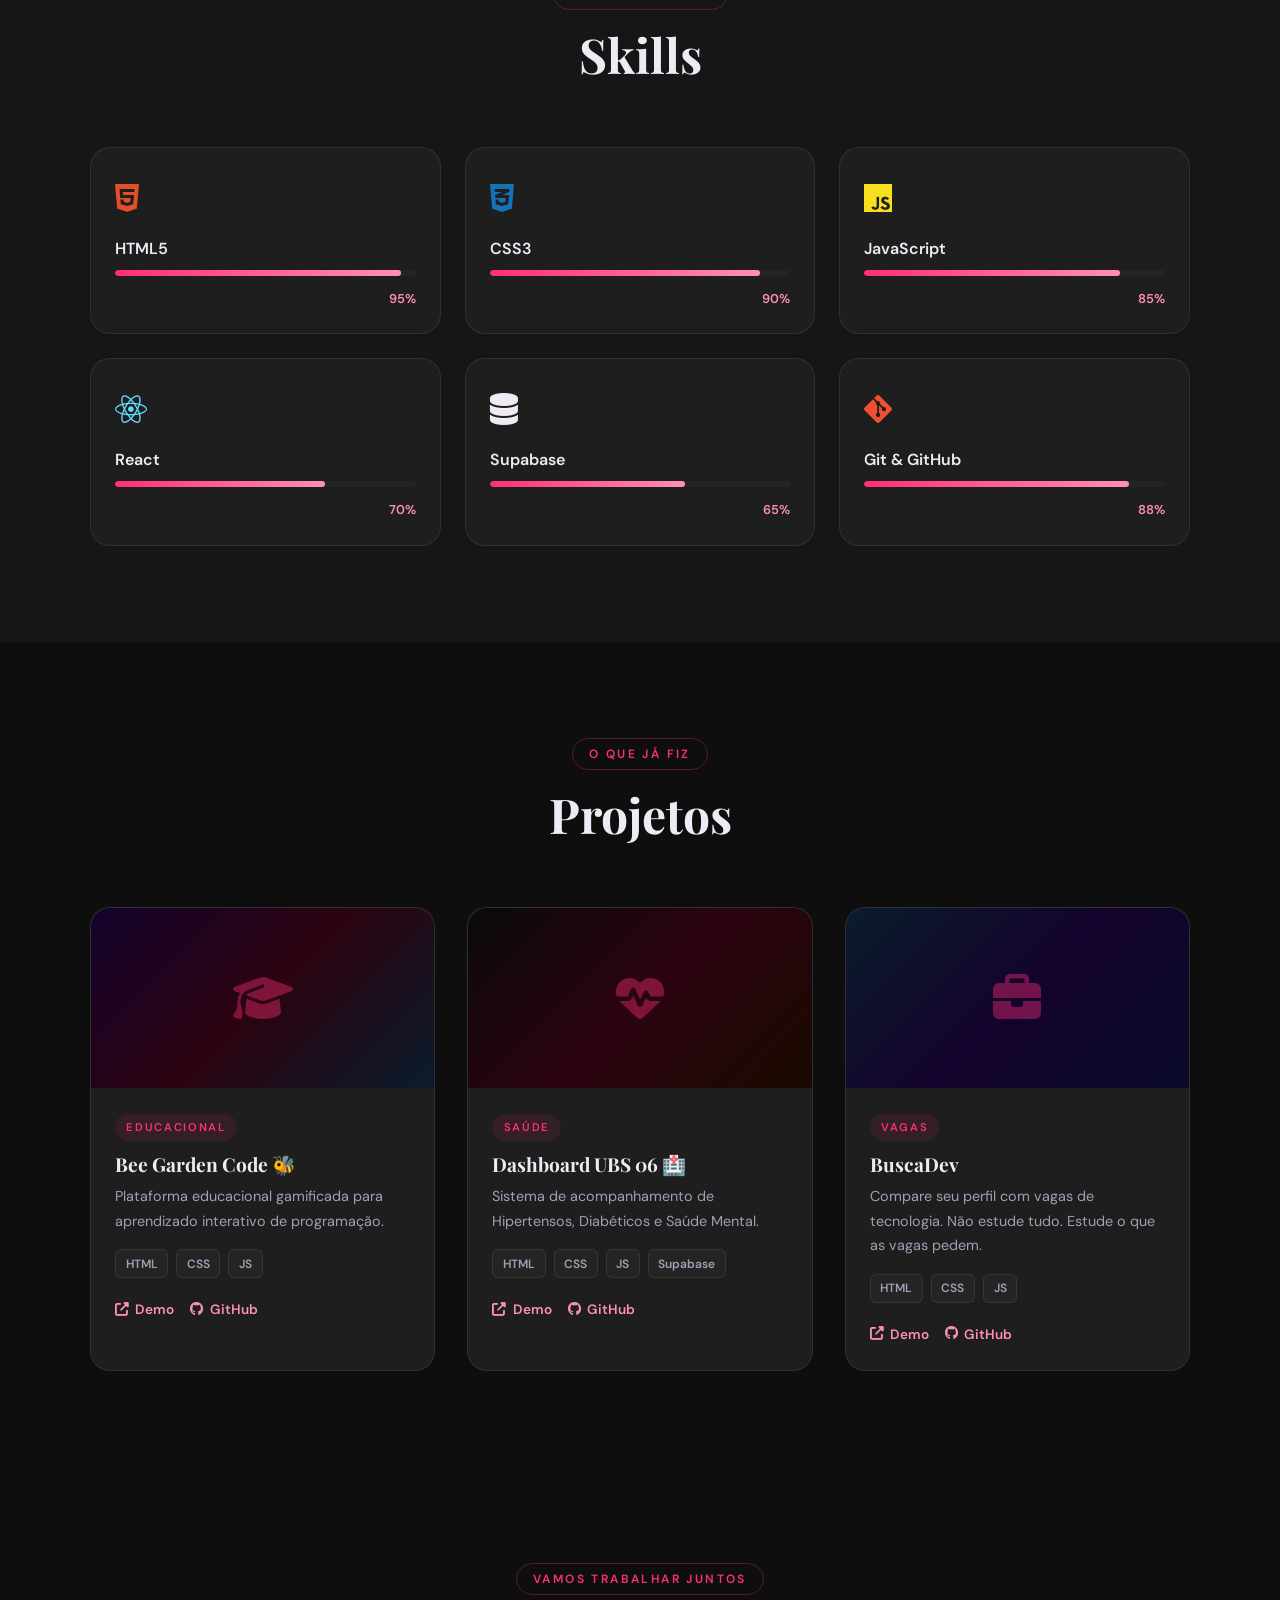
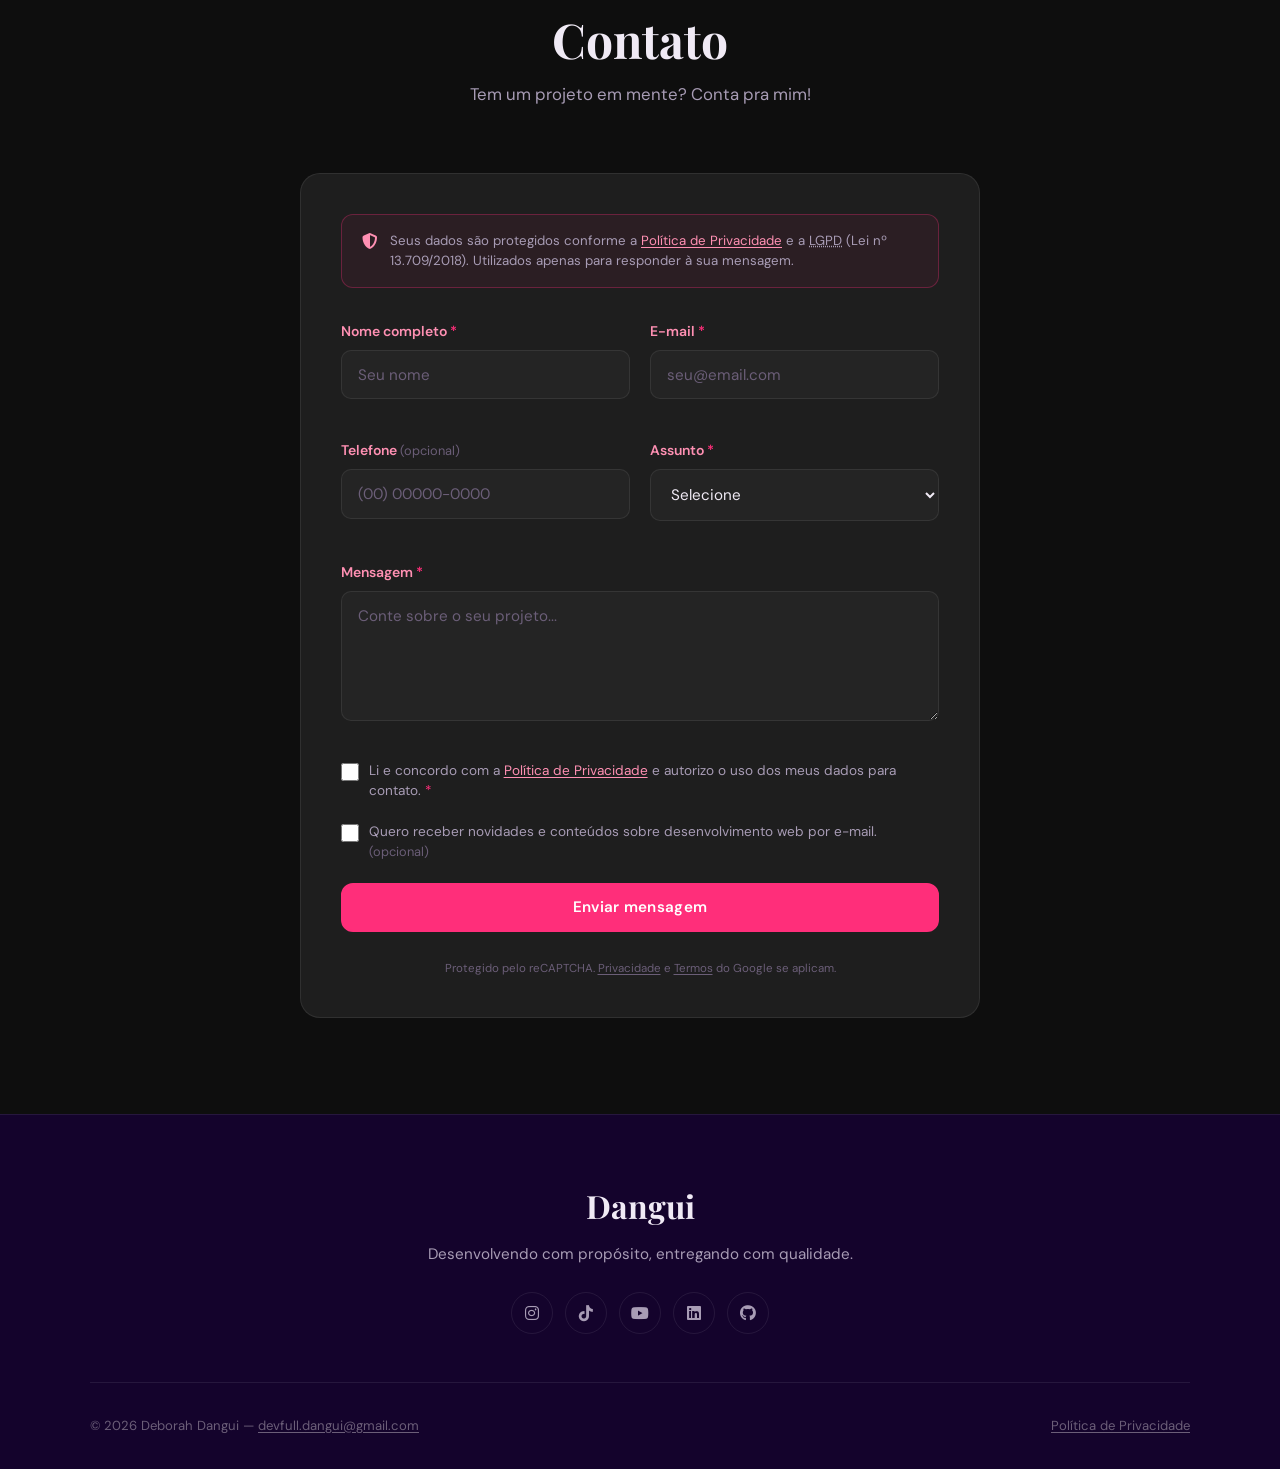
==== commit 6c9a4185: "Atualização 3º card de Projeto" ====
--- a/index.html
+++ b/index.html
@@ -433,34 +433,36 @@
             <div class="projeto-thumb" aria-hidden="true">
               <div class="projeto-thumb-bg projeto-3"></div>
               <div class="projeto-thumb-icon">
-                <i class="fas fa-chart-line"></i>
+                <i class="fas fa-briefcase"></i>
               </div>
             </div>
             <div class="projeto-info">
-              <span class="projeto-tag">Dashboard</span>
-              <h3 class="projeto-nome">Painel Administrativo</h3>
+              <span class="projeto-tag">Vagas</span>
+              <h3 class="projeto-nome">BuscaDev</h3>
               <p class="projeto-desc">
-                Dashboard com gráficos, métricas e gestão de conteúdo em tempo
-                real.
+                Compare seu perfil com vagas de tecnologia. Não estude tudo.
+                Estude o que as vagas pedem.
               </p>
               <div class="projeto-techs" aria-label="Tecnologias usadas">
-                <span>React</span><span>Chart.js</span><span>API</span>
+                <span>HTML</span><span>CSS</span><span>JS</span>
               </div>
               <div class="projeto-links">
                 <a
-                  href="#"
+                  href="https://devfull-dangui.github.io/skillmatch-web/"
+                  target="_blank"
+                  rel="noopener noreferrer"
                   class="projeto-link"
-                  aria-label="Ver demonstração do projeto Painel Administrativo"
+                  aria-label="Ver demonstração do BuscaDev"
                 >
                   <i class="fas fa-external-link-alt" aria-hidden="true"></i>
                   Demo
                 </a>
                 <a
-                  href="https://github.com/devfull-dangui"
+                  href="https://github.com/devfull-dangui/skillmatch-web"
                   target="_blank"
                   rel="noopener noreferrer"
                   class="projeto-link"
-                  aria-label="Ver código no GitHub"
+                  aria-label="Ver código no GitHub do BuscaDev"
                 >
                   <i class="fab fa-github" aria-hidden="true"></i> GitHub
                 </a>
--- a/style.css
+++ b/style.css
@@ -224,39 +224,31 @@
   margin: 0 auto;
 }
 
+/* ===== LOGO ===== */
 .nav-logo {
-  display: flex;
+  display: inline-flex;
   align-items: center;
   gap: 7px;
-  font-family: "Poppins", sans-serif;
+  font-family: "Poppins", sans-serif;   /* tira a serifada do título */
   font-weight: 600;
-  font-size: 22px;
-  letter-spacing: -0.01em;
-  color: #f4eef1;
+  letter-spacing: -.01em;
+  color: var(--texto);
   text-decoration: none;
 }
 .logo-chevron {
-  font-family: "Space Grotesk", monospace;
+  font-family: "Space Grotesk", "Courier New", monospace;
   font-weight: 700;
-  color: #ff3d7f;
+  color: var(--rosa);
 }
 .logo-cursor {
   width: 8px;
   height: 18px;
-  background: #ff3d7f;
+  background: var(--rosa);
   display: inline-block;
-  animation: blink 1.1s steps(1) infinite;
-}
-@keyframes blink {
-  0%,
-  50% {
-    opacity: 1;
-  }
-  51%,
-  100% {
-    opacity: 0;
-  }
-}
+}
+
+@keyframes blink { 0%,50%{opacity:1} 51%,100%{opacity:0} }
+.logo-cursor { animation: blink 1.1s steps(1) infinite; }
 
 .nav-menu {
   display: flex;
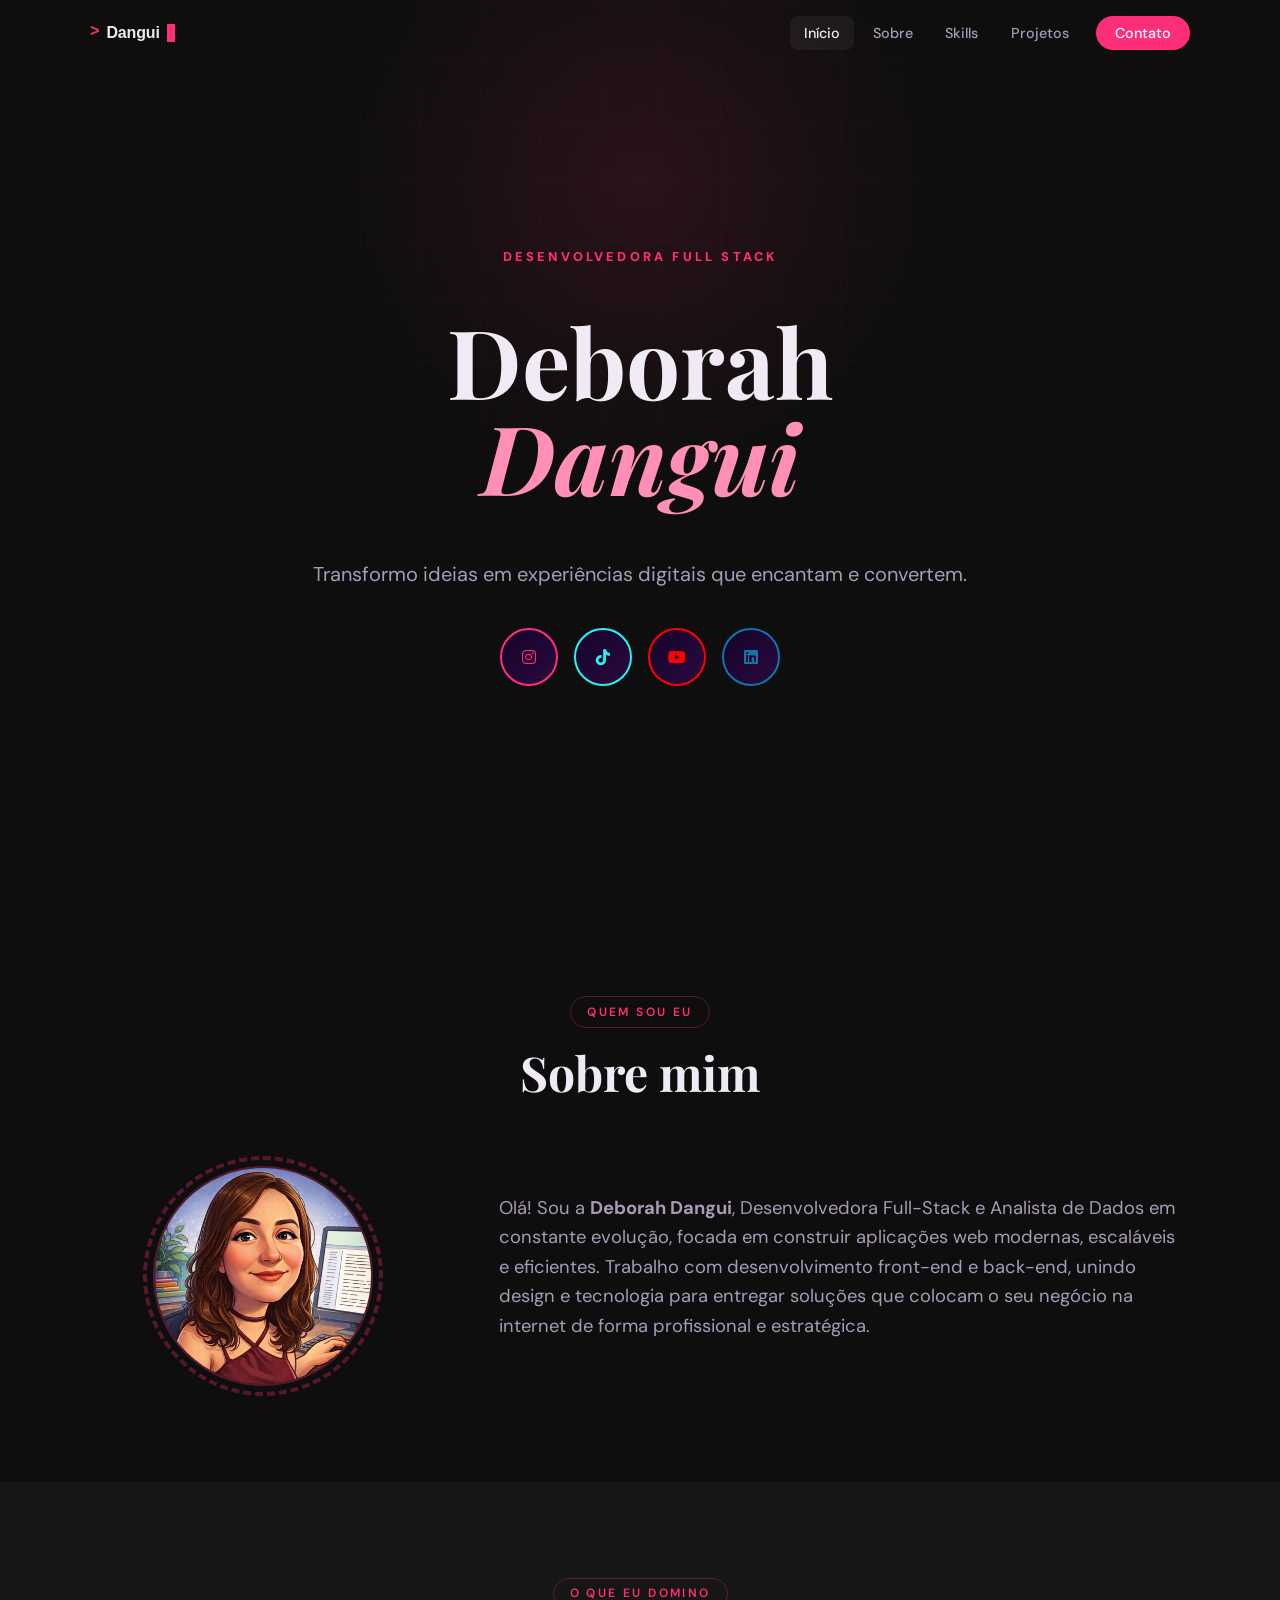
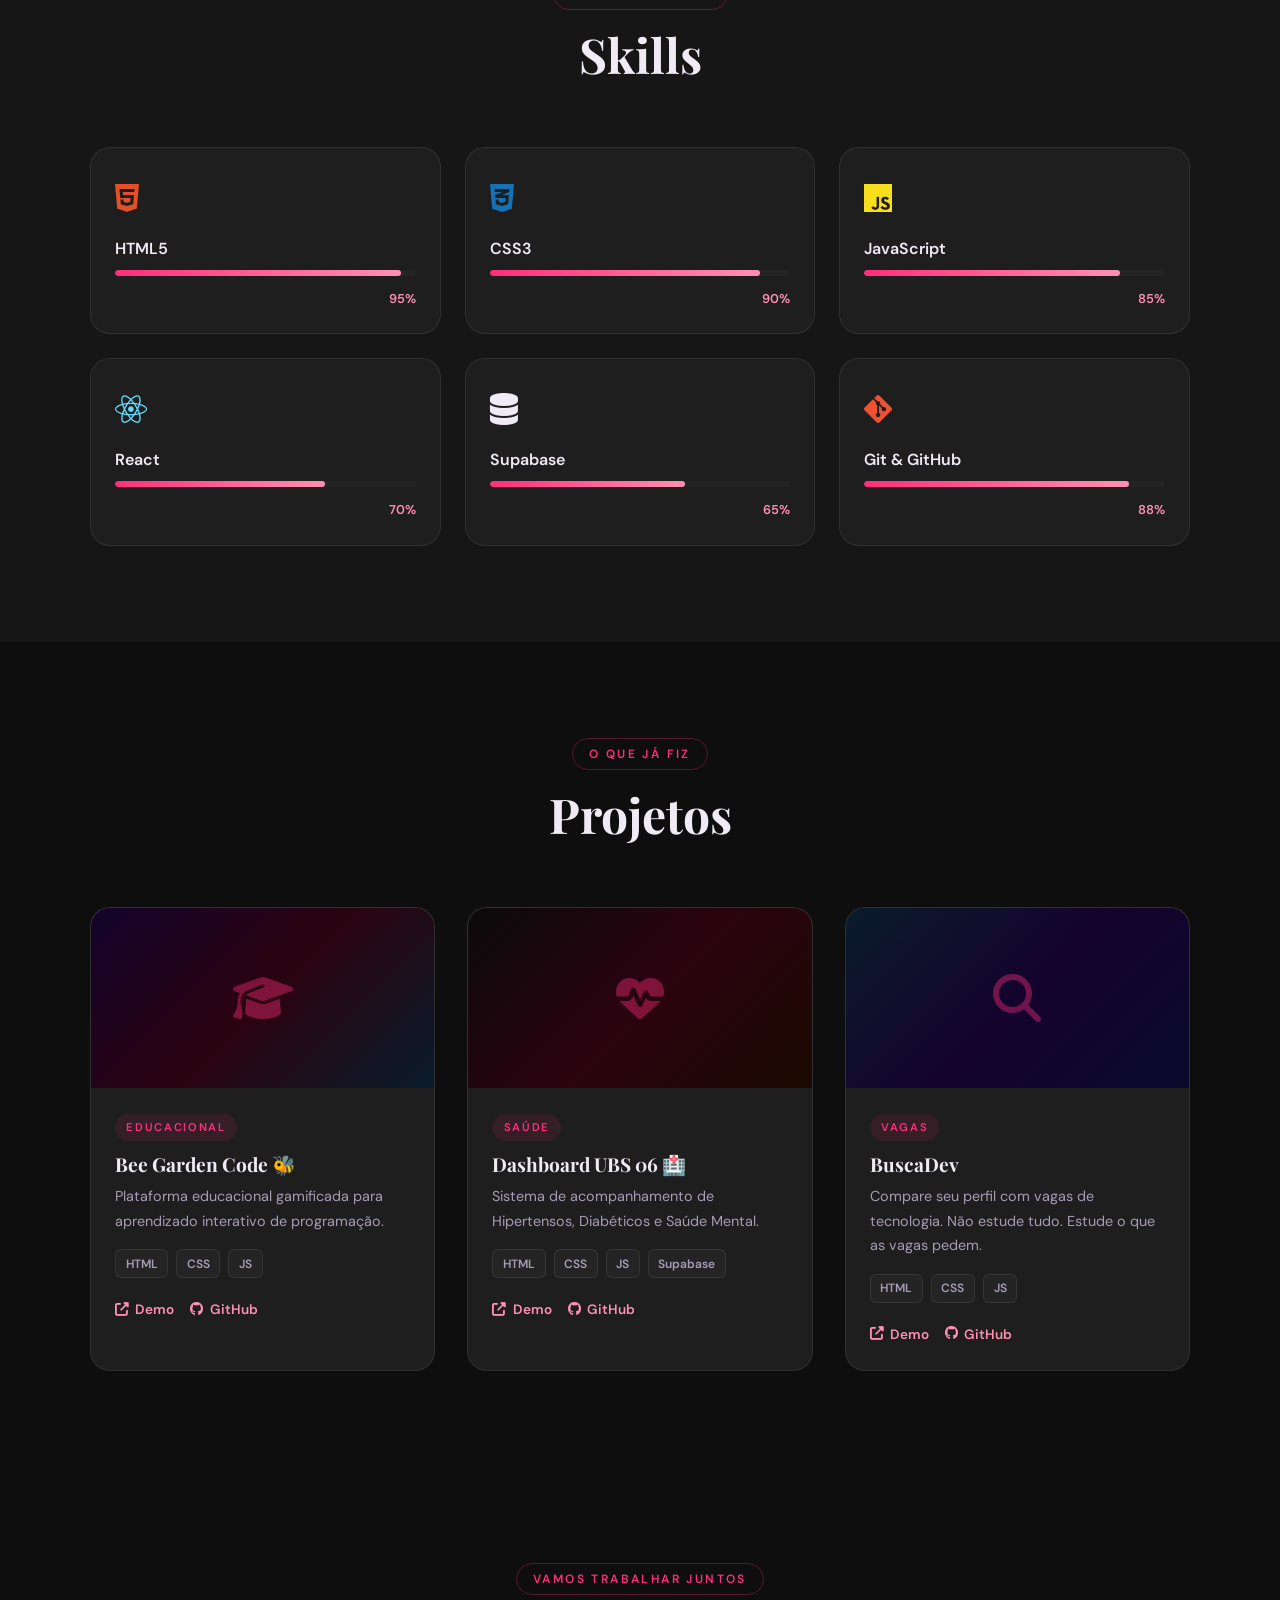
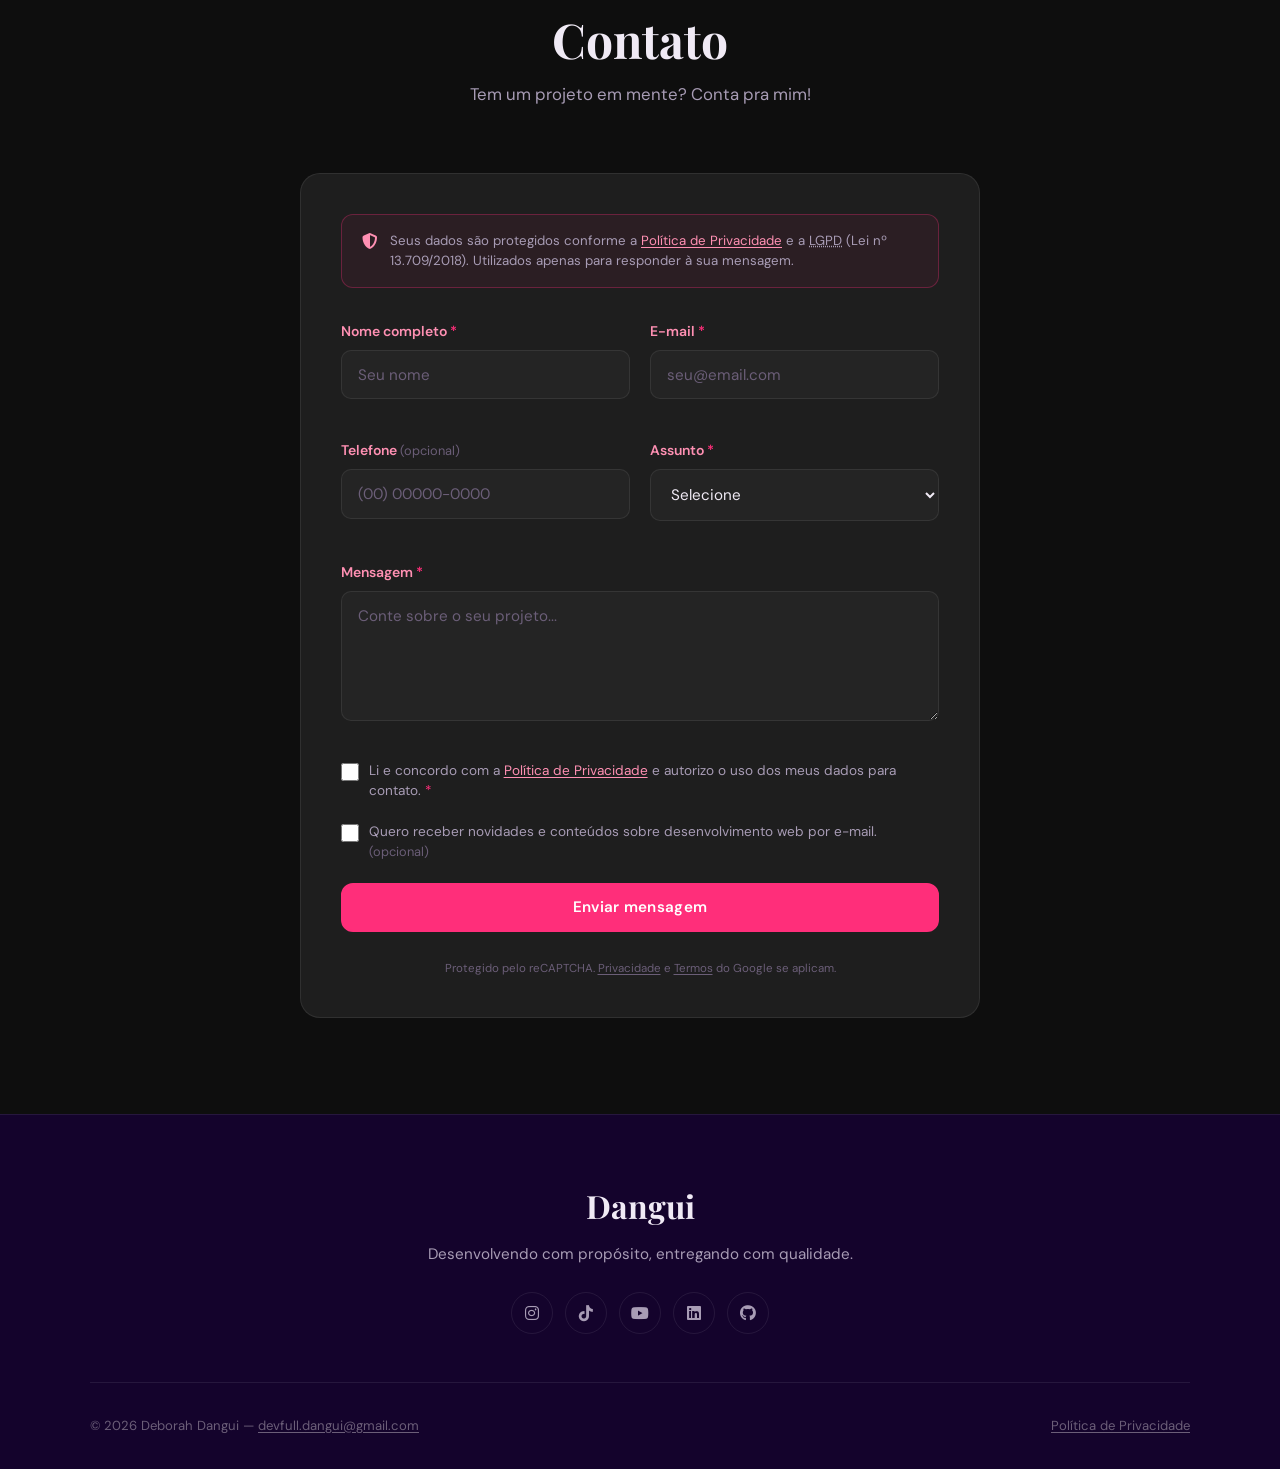
==== commit 1ae576cd: "Card 3 (2)" ====
--- a/index.html
+++ b/index.html
@@ -433,7 +433,7 @@
             <div class="projeto-thumb" aria-hidden="true">
               <div class="projeto-thumb-bg projeto-3"></div>
               <div class="projeto-thumb-icon">
-                <i class="fas fa-briefcase"></i>
+                <i class="fas fa-search"></i>
               </div>
             </div>
             <div class="projeto-info">
